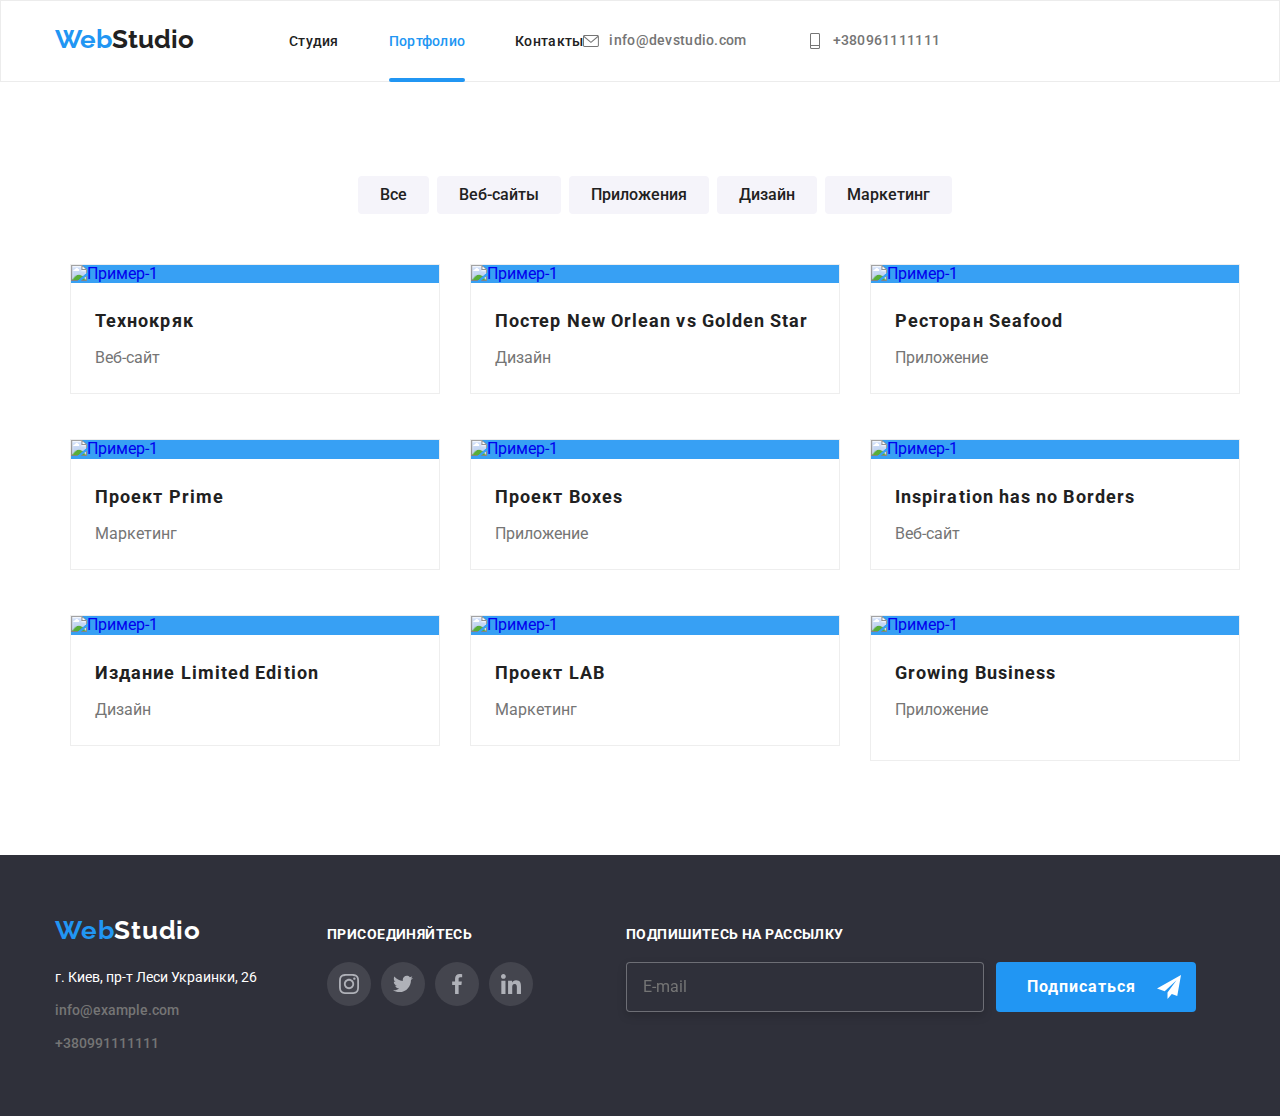
==== portfolio.html @ 34a7c394 "hw8" ====
<!DOCTYPE html>
<html lang="ru">
  <head>
    <meta charset="UTF-8" />
    <meta http-equiv="X-UA-Compatible" content="IE=edge" />
    <meta name="viewport" content="width=device-width, initial-scale=1.0" />
    <title>Портфолио</title>
    <link rel="preconnect" href="https://fonts.googleapis.com" />
    <link rel="preconnect" href="https://fonts.gstatic.com" crossorigin />
    <link
      href="https://fonts.googleapis.com/css2?family=Raleway:wght@700&family=Roboto:wght@400;500;700;900&display=swap"
      rel="stylesheet"
    />
    <link
      rel="stylesheet"
      href="https://cdnjs.cloudflare.com/ajax/libs/modern-normalize/1.1.0/modern-normalize.min.css"
    />
    <link rel="stylesheet" href="./css/main.min.css" />
    <link
      rel="stylesheet"
      href="https://cdnjs.cloudflare.com/ajax/libs/animate.css/4.1.1/animate.min.css"
    />
  </head>
  <body>
    <header class="header">
      <div class="header-container container">
        <a class="logo" href="index.html" lang="en">
          <span class="web">Web</span><span class="studio">Studio</span></a
        >
        <nav class="main-nav">
          <ul class="site-nav">
            <li class="site-nav__item">
              <a href="./index.html" class="site-nav__link">Студия</a>
            </li>
            <li class="site-nav__item">
              <a href="./portfolio.html" class="site-nav__link--current"
                >Портфолио</a
              >
            </li>
            <li class="site-nav__item">
              <a href="#" class="site-nav__link">Контакты</a>
            </li>
          </ul>
        </nav>
        <ul class="contact-nav">
          <li class="contact-nav__item">
            <a href="mailto:info@devstudio.com" class="contact-nav__link">
              <svg class="contact-nav__icon" width="16px" height="16px">
                <use href="./images/icons.svg#icon-mail"></use>
              </svg>
              info@devstudio.com
            </a>
          </li>
          <li class="contact-nav__item">
            <a href="tel:+380961111111" class="contact-nav__link">
              <svg class="contact-nav__icon" width="16px" height="16px">
                <use href="./images/icons.svg#icon-tel"></use>
              </svg>
              +380961111111
            </a>
          </li>
        </ul>
        <button class="burger" data-menu-open type="button">
          <svg class="burger__icon">
            <use href="./images/icons.svg#icon-menu"></use>
          </svg>
        </button>
        <div class="mobile-menu" data-menu>
          <button type="button" class="close" data-menu-close>
            <svg class="close__icon">
              <use href="./images/icons.svg#icon-close_menu"></use>
            </svg>
          </button>
          <div class="mobile-menu__nav">
            <ul class="mobile-nav">
              <li class="mobile-nav__item">
                <a class="mobile-nav__link" href="./index.html">Студия</a>
              </li>
              <li class="mobile-nav__item">
                <a class="mobile-nav__link" href="./portfolio.html"
                  >Портфолио</a
                >
              </li>
              <li class="mobile-nav__item">
                <a class="mobile-nav__link" href="">Контакты</a>
              </li>
            </ul>
          </div>

          <div class="mobile-menu__auth">
            <ul class="mobile-auth">
              <li class="mobile-auth__item">
                <a class="mobile-auth__tel" href="tel:+380961111111"
                  >+38 096 111 11 11</a
                >
              </li>
              <li class="mobile-auth__item">
                <a
                  class="mobile-auth__mail"
                  lang="en"
                  href="mailto:info@example.com"
                  >info@devstudio.com</a
                >
              </li>
            </ul>
            <ul class="mobile-network">
              <li class="mobile-network__item">
                <a class="mobile-network__link" href="">Instagram</a>
              </li>
              <li class="mobile-network__item">
                <a class="mobile-network__link" href="">Twitter</a>
              </li>
              <li class="mobile-network__item">
                <a class="mobile-network__link" href="">Facebook</a>
              </li>
              <li class="mobile-network__item">
                <a class="mobile-network__link" href="">LinkedIn</a>
              </li>
            </ul>
          </div>
        </div>
      </div>
    </header>
    <main>
      <section class="section">
        <div class="container">
          <h1 class="title">Фильтр</h1>
           <div class="container">
                <h1 class="section__title visually-hidden">Примеры работ</h1>
                <ul class="filter">
                    <li class="filter__item"><button class="filter__button" type="button">Все</button></li>
                    <li class="filter__item"><button class="filter__button" type="button">Веб-сайты</button></li>
                    <li class="filter__item"><button class="filter__button" type="button">Приложения</button></li>
                    <li class="filter__item"><button class="filter__button" type="button">Дизайн</button></li>
                    <li class="filter__item"><button class="filter__button" type="button">Маркетинг</button></li>
                </ul>
          <ul class="flex-container">
            <li class="flex-container__item">
              <a href="#" class="flex-container__link">
                <div class="flex-container__box">
                  <picture>
                                    <source
                                    media="(min-width: 1200px)"
                                    srcset="./images/portfolio/project1-1200@x1.webp 1x,
                                    ./images/portfolio/project1-1200@2x.webp 2x"
                                    type="image/webp"
                                    >
                                    <source
                                    media="(min-width: 1200px)"
                                    srcset="./images/portfolio/project1-1200@x1.jpg 1x,
                                    ./images/portfolio/project1-1200@2x.jpg 2x"
                                    >
                                    <source
                                    media="(min-width: 768px)"
                                    srcset="./images/portfolio/project1-768@x1.webp 1x,
                                    ./images/portfolio//project1-768@2x.webp 2x
                                    "
                                    type="image/webp"
                                    >
                                    <source
                                    media="(min-width: 768px)"
                                    srcset="
                                    ./images/portfolio//project1-768@x1.jpg 1x,
                                    ./images/portfolio//project1-768@2x.jpg 2x"
                                    >
                                    <source
                                    media="(max-width: 767px)"
                                    srcset="
                                    ./images/portfolio//project1-480@x1.webp 1x,
                                    ./images/portfolio//project1-480@2x.webp 2x"
                                    type="image/webp"
                                    >
                                    <source
                                    media="(max-width: 767px)"
                                    srcset="
                                    ./images/portfolio/project1-480@.jpg 1x,
                                    ./images/portfolio/project1-480@2x.jpg 2x"
                                    >
                                    <img
                                    src="#"
                                    alt="Пример-1"
                                    />
                                </picture>
                  <p class="flex-container__text">
                    Технокряк это современная площадка распространения
                    коронавируса. Компании используют эту платформу для
                    цифрового шпионажа и атак на защищённые сервера конкурентов.
                  </p>
                </div>
                <div class="flex-container__info">
                  <h2 class="flex-container__title">Технокряк</h2>
                  <p class="flex-container__description">Веб-сайт</p>
                </div>
              </a>
            </li>
            <li class="flex-container__item">
              <a href="#" class="flex-container__link">
                <div class="flex-container__box">
                  <picture>
                                    <source
                                    media="(min-width: 1200px)"
                                    srcset="./images/portfolio/project2-1200@x1.webp 1x,
                                    ./images/portfolio/project2-1200@2x.webp 2x"
                                    type="image/webp"
                                    >
                                    <source
                                    media="(min-width: 1200px)"
                                    srcset="./images/portfolio/project2-1200.jpg 1x,
                                    ./images/portfolio/project2-1200@2x.jpg 2x"
                                    >
                                    <source
                                    media="(min-width: 768px)"
                                    srcset="./images/portfolio/project2-768.webp 1x,
                                    ./images/portfolio/project2-768@2x.webp 2x
                                    "
                                    type="image/webp"
                                    >
                                    <source
                                    media="(min-width: 768px)"
                                    srcset="
                                    ./images/portfolio/project2-768.jpg 1x,
                                    ./images/portfolio/project2-768@2x.jpg 2x"
                                    >
                                    <source
                                    media="(max-width: 767px)"
                                    srcset="
                                    ./images/portfolio/project2-480.webp 1x,
                                    ./images/portfolio/project2-480@2x.webp 2x"
                                    type="image/webp"
                                    >
                                    <source
                                    media="(max-width: 767px)"
                                    srcset="
                                    ./images/portfolio/project2-480.jpg 1x,
                                    ./images/portfolioproject2-480@2x.jpg 2x"
                                    >
                                    <img
                                    src="#"
                                    alt="Пример-1"
                                    />
                                </picture>
                  <p class="flex-container__text">
                    Технокряк это современная площадка распространения
                    коронавируса. Компании используют эту платформу для
                    цифрового шпионажа и атак на защищённые сервера конкурентов.
                  </p>
                </div>
                <div class="flex-container__info">
                  <h2 class="flex-container__title">
                    Постер<span lang="en"> New Orlean vs Golden Star</span>
                  </h2>
                  <p class="flex-container__description">Дизайн</p>
                </div>
              </a>
            </li>
            <li class="flex-container__item">
              <a href="#" class="flex-container__link">
                <div class="flex-container__box">
                  <picture>
                                   <source
                                    media="(min-width: 1200px)"
                                    srcset="./images/portfolio/project3-1200@x1.webp 1x,
                                    ./images/portfolio/project3-1200@2x.webp 2x"
                                    type="image/webp"
                                    >
                                    <source
                                    media="(min-width: 1200px)"
                                    srcset="./images/portfolio/project3-1200.jpg 1x,
                                    ./images/portfolio/project3-1200@2x.jpg 2x"
                                    >
                                    <source
                                    media="(min-width: 768px)"
                                    srcset="./images/portfolio/project3-768.webp 1x,
                                    ./images/portfolio/project3-768@2x.webp 2x
                                    "
                                    type="image/webp"
                                    >
                                    <source
                                    media="(min-width: 768px)"
                                    srcset="
                                    ./images/portfolio/project3-768.jpg 1x,
                                    ./images/portfolio/project3-768@2x.jpg 2x"
                                    >
                                    <source
                                    media="(max-width: 767px)"
                                    srcset="
                                    ./images/portfolio/project3-480.webp 1x,
                                    ./images/portfolio/project3-480@2x.webp 2x"
                                    type="image/webp"
                                    >
                                    <source
                                    media="(max-width: 767px)"
                                    srcset="
                                    ./images/portfolio/project3-480.jpg 1x,
                                    ./images/portfolioproject3-480@2x.jpg 2x"
                                    >
                                    <img
                                    src="#"
                                    alt="Пример-1"
                                    />
                                </picture>
                  <p class="flex-container__text">
                    Технокряк это современная площадка распространения
                    коронавируса. Компании используют эту платформу для
                    цифрового шпионажа и атак на защищённые сервера конкурентов.
                  </p>
                </div>
                <div class="flex-container__info">
                  <h2 class="flex-container__title">
                    Ресторан<span lang="en"> Seafood</span>
                  </h2>
                  <p class="flex-container__description">Приложение</p>
                </div>
              </a>
            </li>
            <li class="flex-container__item">
              <a href="#" class="flex-container__link">
                <div class="flex-container__box">
                 <picture>
                                    <source
                                    media="(min-width: 1200px)"
                                    srcset="./images/portfolio/project4-1200@x1.webp 1x,
                                    ./images/portfolio/project4-1200@2x.webp 2x"
                                    type="image/webp"
                                    >
                                    <source
                                    media="(min-width: 1200px)"
                                    srcset="./images/portfolio/project4-1200.jpg 1x,
                                    ./images/portfolio/project4-1200@2x.jpg 2x"
                                    >
                                    <source
                                    media="(min-width: 768px)"
                                    srcset="./images/portfolio/project4-768.webp 1x,
                                    ./images/portfolio/project4-768@2x.webp 2x
                                    "
                                    type="image/webp"
                                    >
                                    <source
                                    media="(min-width: 768px)"
                                    srcset="
                                    ./images/portfolio/project4-768.jpg 1x,
                                    ./images/portfolio/project4-768@2x.jpg 2x"
                                    >
                                    <source
                                    media="(max-width: 767px)"
                                    srcset="
                                    ./images/portfolio/project4-480.webp 1x,
                                    ./images/portfolio/project4-480@2x.webp 2x"
                                    type="image/webp"
                                    >
                                    <source
                                    media="(max-width: 767px)"
                                    srcset="
                                    ./images/portfolio/project4-480.jpg 1x,
                                    ./images/portfolioproject4-480@2x.jpg 2x"
                                    >
                                    <img
                                    src="#"
                                    alt="Пример-1"
                                    />
                                </picture>
                  <p class="flex-container__text">
                    Технокряк это современная площадка распространения
                    коронавируса. Компании используют эту платформу для
                    цифрового шпионажа и атак на защищённые сервера конкурентов.
                  </p>
                </div>
                <div class="flex-container__info">
                  <h2 class="flex-container__title">
                    Проект<span lang="en"> Prime</span>
                  </h2>
                  <p class="flex-container__description">Маркетинг</p>
                </div>
              </a>
            </li>
            <li class="flex-container__item">
              <a href="#" class="flex-container__link">
                <div class="flex-container__box">
                  <picture>
                                   <source
                                    media="(min-width: 1200px)"
                                    srcset="./images/portfolio/project5-1200@x1.webp 1x,
                                    ./images/portfolio/project5-1200@2x.webp 2x"
                                    type="image/webp"
                                    >
                                    <source
                                    media="(min-width: 1200px)"
                                    srcset="./images/portfolio/project5-1200.jpg 1x,
                                    ./images/portfolio/project5-1200@2x.jpg 2x"
                                    >
                                    <source
                                    media="(min-width: 768px)"
                                    srcset="./images/portfolio/project5-768.webp 1x,
                                    ./images/portfolio/project5-768@2x.webp 2x
                                    "
                                    type="image/webp"
                                    >
                                    <source
                                    media="(min-width: 768px)"
                                    srcset="
                                    ./images/portfolio/project5-768.jpg 1x,
                                    ./images/portfolio/project5-768@2x.jpg 2x"
                                    >
                                    <source
                                    media="(max-width: 767px)"
                                    srcset="
                                    ./images/portfolio/project5-480.webp 1x,
                                    ./images/portfolio/project5-480@2x.webp 2x"
                                    type="image/webp"
                                    >
                                    <source
                                    media="(max-width: 767px)"
                                    srcset="
                                    ./images/portfolio/project5-480.jpg 1x,
                                    ./images/portfolioproject5-480@2x.jpg 2x"
                                    >
                                    <img
                                    src="#"
                                    alt="Пример-1"
                                    />
                                </picture>
                  <p class="flex-container__text">
                    Технокряк это современная площадка распространения
                    коронавируса. Компании используют эту платформу для
                    цифрового шпионажа и атак на защищённые сервера конкурентов.
                  </p>
                </div>
                <div class="flex-container__info">
                  <h2 class="flex-container__title">
                    Проект<span lang="en"> Boxes</span>
                  </h2>
                  <p class="flex-container__description">Приложение</p>
                </div>
              </a>
            </li>
            <li class="flex-container__item">
              <a href="#" class="flex-container__link">
                <div class="flex-container__box">
                  <picture>
                                    <source
                                    media="(min-width: 1200px)"
                                    srcset="./images/portfolio/project6-1200@x1.webp 1x,
                                    ./images/portfolio/project6-1200@2x.webp 2x"
                                    type="image/webp"
                                    >
                                    <source
                                    media="(min-width: 1200px)"
                                    srcset="./images/portfolio/project6-1200.jpg 1x,
                                    ./images/portfolio/project6-1200@2x.jpg 2x"
                                    >
                                    <source
                                    media="(min-width: 768px)"
                                    srcset="./images/portfolio/project6-768.webp 1x,
                                    ./images/portfolio/project6-768@2x.webp 2x
                                    "
                                    type="image/webp"
                                    >
                                    <source
                                    media="(min-width: 768px)"
                                    srcset="
                                    ./images/portfolio/project6-768.jpg 1x,
                                    ./images/portfolio/project6-768@2x.jpg 2x"
                                    >
                                    <source
                                    media="(max-width: 767px)"
                                    srcset="
                                    ./images/portfolio/project6-480.webp 1x,
                                    ./images/portfolio/project6-480@2x.webp 2x"
                                    type="image/webp"
                                    >
                                    <source
                                    media="(max-width: 767px)"
                                    srcset="
                                    ./images/portfolio/project6-480.jpg 1x,
                                    ./images/portfolioproject6-480@2x.jpg 2x"
                                    >
                                    <img
                                    src="#"
                                    alt="Пример-1"
                                    />
                                </picture>
                  <p class="flex-container__text">
                    Технокряк это современная площадка распространения
                    коронавируса. Компании используют эту платформу для
                    цифрового шпионажа и атак на защищённые сервера конкурентов.
                  </p>
                </div>
                <div class="flex-container__info">
                  <h2 lang="en" class="flex-container__title">
                    Inspiration has no Borders
                  </h2>
                  <p class="flex-container__description">Веб-сайт</p>
                </div>
              </a>
            </li>
            <li class="flex-container__item">
              <a href="#" class="flex-container__link">
                <div class="flex-container__box">
                  <picture>
                                    <source
                                    media="(min-width: 1200px)"
                                    srcset="./images/portfolio/project7-1200@x1.webp 1x,
                                    ./images/portfolio/project7-1200@2x.webp 2x"
                                    type="image/webp"
                                    >
                                    <source
                                    media="(min-width: 1200px)"
                                    srcset="./images/portfolio/project7-1200.jpg 1x,
                                    ./images/portfolio/project7-1200@2x.jpg 2x"
                                    >
                                    <source
                                    media="(min-width: 768px)"
                                    srcset="./images/portfolio/project7-768.webp 1x,
                                    ./images/portfolio/project7-768@2x.webp 2x
                                    "
                                    type="image/webp"
                                    >
                                    <source
                                    media="(min-width: 768px)"
                                    srcset="
                                    ./images/portfolio/project7-768.jpg 1x,
                                    ./images/portfolio/project7-768@2x.jpg 2x"
                                    >
                                    <source
                                    media="(max-width: 767px)"
                                    srcset="
                                    ./images/portfolio/project7-480.webp 1x,
                                    ./images/portfolio/project7-480@2x.webp 2x"
                                    type="image/webp"
                                    >
                                    <source
                                    media="(max-width: 767px)"
                                    srcset="
                                    ./images/portfolio/project7-480.jpg 1x,
                                    ./images/portfolioproject7-480@2x.jpg 2x"
                                    >
                                    <img
                                    src="#"
                                    alt="Пример-1"
                                    />
                                </picture>
                  <p class="flex-container__text">
                    Технокряк это современная площадка распространения
                    коронавируса. Компании используют эту платформу для
                    цифрового шпионажа и атак на защищённые сервера конкурентов.
                  </p>
                </div>
                <div class="flex-container__info">
                  <h2 class="flex-container__title">
                    Издание<span lang="en"> Limited Edition</span>
                  </h2>
                  <p class="flex-container__description">Дизайн</p>
                </div>
              </a>
            </li>
            <li class="flex-container__item">
              <a href="#" class="flex-container__link">
                <div class="flex-container__box">
                  <picture>
                                    <source
                                    media="(min-width: 1200px)"
                                    srcset="./images/portfolio/project8-1200@x1.webp 1x,
                                    ./images/portfolio/project8-1200@2x.webp 2x"
                                    type="image/webp"
                                    >
                                    <source
                                    media="(min-width: 1200px)"
                                    srcset="./images/portfolio/project8-1200.jpg 1x,
                                    ./images/portfolio/project8-1200@2x.jpg 2x"
                                    >
                                    <source
                                    media="(min-width: 768px)"
                                    srcset="./images/portfolio/project8-768.webp 1x,
                                    ./images/portfolio/project8-768@2x.webp 2x
                                    "
                                    type="image/webp"
                                    >
                                    <source
                                    media="(min-width: 768px)"
                                    srcset="
                                    ./images/portfolio/project8-768.jpg 1x,
                                    ./images/portfolio/project8-768@2x.jpg 2x"
                                    >
                                    <source
                                    media="(max-width: 767px)"
                                    srcset="
                                    ./images/portfolio/project8-480.webp 1x,
                                    ./images/portfolio/project8-480@2x.webp 2x"
                                    type="image/webp"
                                    >
                                    <source
                                    media="(max-width: 767px)"
                                    srcset="
                                    ./images/portfolio/project8-480.jpg 1x,
                                    ./images/portfolioproject8-480@2x.jpg 2x"
                                    >
                                    <img
                                    src="#"
                                    alt="Пример-1"
                                    />
                                </picture>
                  <p class="flex-container__text">
                    Технокряк это современная площадка распространения
                    коронавируса. Компании используют эту платформу для
                    цифрового шпионажа и атак на защищённые сервера конкурентов.
                  </p>
                </div>
                <div class="flex-container__info">
                  <h2 class="flex-container__title">
                    Проект<span lang="en"> LAB</span>
                  </h2>
                  <p class="flex-container__description">Маркетинг</p>
                </div>
              </a>
            </li>
            <li class="flex-container__item">
              <a href="#" class="flex-container__link">
                <div class="flex-container__box">
                  <picture>
                                   <source
                                    media="(min-width: 1200px)"
                                    srcset="./images/portfolio/project9-1200@x1.webp 1x,
                                    ./images/portfolio/project9-1200@2x.webp 2x"
                                    type="image/webp"
                                    >
                                    <source
                                    media="(min-width: 1200px)"
                                    srcset="./images/portfolio/project9-1200.jpg 1x,
                                    ./images/portfolio/project9-1200@2x.jpg 2x"
                                    >
                                    <source
                                    media="(min-width: 768px)"
                                    srcset="./images/portfolio/project9-768.webp 1x,
                                    ./images/portfolio/project9-768@2x.webp 2x
                                    "
                                    type="image/webp"
                                    >
                                    <source
                                    media="(min-width: 768px)"
                                    srcset="
                                    ./images/portfolio/project9-768.jpg 1x,
                                    ./images/portfolio/project9-768@2x.jpg 2x"
                                    >
                                    <source
                                    media="(max-width: 767px)"
                                    srcset="
                                    ./images/portfolio/project9-480.webp 1x,
                                    ./images/portfolio/project9-480@2x.webp 2x"
                                    type="image/webp"
                                    >
                                    <source
                                    media="(max-width: 767px)"
                                    srcset="
                                    ./images/portfolio/project9-480.jpg 1x,
                                    ./images/portfolio/project9-480@2x.jpg 2x"
                                    >
                                    <img
                                    src="#"
                                    alt="Пример-1"
                                    />
                                </picture>
                  <p class="flex-container__text">
                    Технокряк это современная площадка распространения
                    коронавируса. Компании используют эту платформу для
                    цифрового шпионажа и атак на защищённые сервера конкурентов.
                  </p>
                </div>
                <div class="flex-container__info">
                  <h2 lang="en" class="flex-container__title">Growing Business</h2>
                  <p class="flex-container__description">Приложение</p>
                </div>
              </a>
            </li>
          </ul>
        </div>
      </section>
    </main>
     <footer class="footer">
      <div class="footer__container container">
        <div class="footer-left">
        <a class="logo--footer" href="index.html" lang="en"
          ><span class="web">Web</span>Studio</a>
        <address>
          <ul class="contacts">
            <li class="contacts__item">
              <a href="#" class="contacts__address">г. Киев, пр-т Леси Украинки, 26</a>
            </li>
            <li class="contacts__item">
              <a href="#" class="contacts__mail">info@example.com</a></li>
            <li class="contacts__item">
              <a href="#" class="contacts__tel">+380991111111</a></li>
            </ul>
          </address>
          </div>
          <div class="footer-right">
            <p class="footer-right__title">ПРИСОЕДИНЯЙТЕСЬ</p>
          <ul class="footer-social">
            <li class="footer-social__list">
              <a href="#" class="footer-social__link">
                <svg class="footer-social__icon"  width="20" height="20">
                  <use href="./images/icons.svg#icon-instagram"></use>
                </svg>
              </a>
            </li>
            <li class="footer-social__list">
              <a href="#" class="footer-social__link">
                <svg class="footer-social__icon"  width="20" height="20">
                  <use href="./images/icons.svg#icon-twitter"></use>
                </svg>
              </a>
            </li>
            <li class="footer-social__list">
              <a href="#" class="footer-social__link">
                <svg class="footer-social__icon"  width="20" height="20">
                  <use href="./images/icons.svg#icon-facebook"></use>
                </svg>
              </a>
            </li>
            <li class="footer-social__list">
              <a href="#" class="footer-social__link">
                <svg class="footer-social__icon"  width="20" height="20">
                  <use href="./images/icons.svg#icon-linkedin"></use>
                </svg>
              </a>
            </li>
          </ul>
          </div>
          <div class="footer-subscribe">
            <p class="footer-subscribe__title">ПОДПИШИТЕСЬ НА РАССЫЛКУ</p>
              <form class="footer-form" name="email">
                <label for="email" class="footer-form__label"></label>
                  <input class="footer-form__input" type="email"  name="email" id="email"  placeholder="E-mail"/>
              <button type="button" class="footer-form__button">Подписаться 
                <svg class="footer-form__icon"  width="24" height="24">
                  <use href="./images/icons.svg#icon-icon-send"></use>
                </svg>
              </button>
            </form>
              </div>
      </div>
    </footer>
    <script src="./js/mobile-menu.js"></script>
  </body>
</html>
---- css/main.min.css ----
.visually-hidden{position:absolute;clip:rect(1px 1px 1px 1px);clip:rect(1px, 1px, 1px, 1px);padding:0;border:0;height:1px;width:1px;overflow:hidden}body{text-decoration:none;background-color:#fff;color:#212121;font-family:Roboto, Raleway, sans-serif}p,h1,h2,h3,h4,h5,h6{margin:0}ul{list-style:none;margin:0;padding:0}*::before,*::after{box-sizing:border-box}.checbox{-webkit-appearance:none;-moz-appearance:none;appearance:none}.list{list-style:none}a{text-decoration:none;list-style:none}img{display:block}.title{display:none}.container{margin-left:auto;margin-right:auto;padding-left:15px;padding-right:15px}@media screen and (min-width: 480px){.container{width:480px}}@media screen and (min-width: 768px){.container{width:768px}}@media screen and (min-width: 1200px){.container{width:1200px}}.section{padding-top:60px;padding-bottom:60px}@media screen and (min-width: 1200px){.section{padding-top:94px;padding-bottom:94px}}.logo{color:#212121;font-family:Raleway, sans-serif;font-style:normal;font-weight:700;font-size:26px;text-decoration:none;margin-right:95px}.web{color:#2196f3;font-family:Raleway, sans-serif;font-style:normal;font-weight:700;font-size:26px}.studio{color:#212121;font-family:Raleway, sans-serif;font-style:normal;font-weight:700;font-size:26px;text-decoration:none}.logo{display:flex;padding-top:24px;padding-bottom:25px}.modal{position:absolute;padding:40px;background:var(--primary-title-color);box-shadow:0px 1px 3px rgba(0,0,0,0.12),0px 1px 1px rgba(0,0,0,0.14),0px 2px 1px rgba(0,0,0,0.2);border-radius:4px;top:50%;left:50%;transform:translate(-50%, -50%)}.modal-btn{background:#ffffff;border:1px solid rgba(0,0,0,0.1);width:30px;height:30px;border-radius:50%;position:absolute;cursor:pointer;top:8px;right:8px;display:flex;align-items:center;justify-content:center;transition:fill 250ms linear , border-color 250ms linear}.modal-btn:hover,.modal-btn:focus{fill:var(--accent-color);border-color:var(--accent-color)}.modal-form{width:448px}.modal-title{display:inline-block;font-family:Roboto;font-weight:700;font-size:20px;line-height:23px;text-align:center;letter-spacing:0.03em;margin-bottom:12px}.backdrop{width:100vw;height:100vh;background:rgba(0,0,0,0.2);position:fixed;top:0;transition:opacity 250ms linear, visibility 250ms linear}.backdrop.is-hidden{visibility:hidden;opacity:0;pointer-events:none}.form-label{display:flex;cursor:pointer;flex-direction:column;transition:border-color 250ms linear;margin-bottom:10px}.form-comment{margin-bottom:20px}.form-label input:focus,.input-comment:focus{border-color:var(--accent-color);outline:none}.input-image{position:relative;display:block}.madal-checkbox-label{display:flex;font-style:normal;font-weight:400;font-size:14px;line-height:24px;letter-spacing:0.03em;color:var(--secondary-text-color);align-items:center;justify-content:center;margin-bottom:30px}.madal-checkbox-label::before{content:"";display:block;width:16px;height:15px;border:2px solid #303030;cursor:pointer;border-radius:2px;margin-right:7px;transition:border-color 250ms linear, background-image 250ms linear, background-color 250ms linear}.madal-checkbox:checked+.madal-checkbox-label::before{background-image:url(../images/iconcheck.svg);background-color:var(--accent-color);border-color:var(--accent-color);background-repeat:no-repeat;background-position:50%}.madal-checkbox:focus+.madal-checkbox-label::before{border-color:var(--accent-color)}.form-label label{font-size:12px;line-height:1.17;font-weight:400;letter-spacing:0.01em;color:var(--secondary-text-colr)}.form-label input{width:100%;padding:12px;padding-left:42px;margin-top:4px;border-radius:4px;border:1px solid rgba(33,33,33,0.2);transition:border-color 250ms linear}.form-input:focus+.input-icon{fill:var(--accent-color)}.input-icon{position:absolute;align-items:center;justify-content:center;left:12px;top:50%;transform:translateY(-50%);color:currentColor;transition:fill 250ms linear}.input-comment{padding:12px 16px;margin-top:4px;border-width:1px;border-color:rgba(33,33,33,0.2);border-radius:4px;resize:none;height:120px;transition:border-color 250ms linear}.input-comment::placeholder{color:var(--secondary-text-color)}.comment{font-weight:400;font-size:12px;line-height:1.17;letter-spacing:0.01em;color:rgba(117,117,117,0.5);transition:border-color 250ms linear}.form-policy{display:flex;justify-content:center;transition:border-color 250ms linear}.form-policy:hover .madal-checkbox-label::before,.form-policy:focus .madal-checkbox-label::before{border-color:var(--accent-color)}.agreement{color:var(--accent-color)}.contact-form-btn{color:var(--primary-title-color);background-color:var(--accent-color);font-weight:700;font-family:Roboto;font-size:16px;line-height:1.87;border-radius:4px;width:200px;height:50px;cursor:pointer;display:block;margin:0 auto;box-shadow:0px 4px 4px rgba(0,0,0,0.15);border:none;transition:background-color 250ms linear, box-shadow 250ms linear}.contact-form-btn:hover,.contact-form-btn:focus{background-color:#188ce8;box-shadow:0px 4px 4px rgba(0,0,0,0.15)}.burger{background-color:#fff;border:none;cursor:pointer;padding:0;line-height:0}.burger:hover,.burger:focus{fill:#2196f3}@media screen and (min-width: 768px){.burger{display:none}}.mobile-menu{display:flex;flex-direction:column;justify-content:space-between;position:fixed;z-index:100;top:0;left:0;width:100vw;height:100vh;padding:48px 40px;opacity:0;visibility:hidden;pointer-events:none;background-color:#fff;transition:opasity 250ms linear, visibility 250ms linear}.mobile-menu.is-open{opacity:1;visibility:visible;pointer-events:all}.close{position:absolute;top:10px;right:15px;background-color:#212121;border:none;cursor:pointer;padding:0;line-height:0}.close:hover,.close:focus{fill:#2196f3}.burger__icon,.close__icon{width:40px;height:40px}.mobile-nav__item:not(:last-child){margin-bottom:32px}.mobile-nav__link{font-weight:500;font-size:40px;line-height:1.17;text-align:center;letter-spacing:0.02em;color:#212121}.mobile-nav__link:hover,.mobile-nav__link:focus{color:#2196f3}.mobile-menu__auth{display:block}.mobile-auth{margin-bottom:64px}.mobile-auth__item:not(:last-child){margin-bottom:32px}.mobile-auth__tel{font-weight:500;font-size:34px;line-height:1.17;letter-spacing:0.02em;color:#2196f3}.mobile-auth__mail{font-weight:500;font-size:24px;line-height:1.16;letter-spacing:0.02em;color:#212121}.mobile-auth__mail:hover,.mobile-auth__mail:focus{color:#2196f3}.mobile-network{display:flex}.mobile-network__link{padding:10px;font-weight:500;font-size:18px;line-height:1.22;letter-spacing:0.02em;color:#2196f3}@media screen and (max-width: 479px){.mobile-network__link{font-size:4vw}}.mobile-network__item:not(:last-child){border-right:1px solid rgba(33,33,33,0.2)}.header{background-color:#fff;border:1px solid #ececec;margin:0 auto}.header-container{display:flex}.site-nav{display:flex}@media screen and (max-width: 767px){.site-nav{display:none}}@media (min-width: 768px) and (max-width: 1199px){.site-nav{margin-left:88px}}.site-nav__item{display:inline-flex;margin-right:50px;vertical-align:middle;position:relative}.site-nav__item:last-child{margin-right:0}.site-nav__link--current{font-family:Roboto;font-weight:500;line-height:16px;font-size:14px;letter-spacing:0.02em;color:#2196f3;padding-bottom:32px;padding-top:32px;text-decoration:none}.site-nav__link--current::after{content:"";width:100%;height:4px;position:absolute;background:#2196f3;border-radius:2px;display:block;bottom:-1px}.site-nav__link{font-family:Roboto;font-weight:500;font-size:14px;line-height:16px;letter-spacing:0.02em;color:#212121}.site-nav__link{padding-bottom:32px;padding-top:32px;transition:color 250ms linear}.site-nav__link:hover,.site-nav__link:focus{color:#2196f3}@media screen and (max-width: 767px){.contact-nav{display:none}}@media screen and (min-width: 1200px){.contact-nav{display:flex;justify-content:center;align-items:center}}@media (min-width: 768px) and (max-width: 1199px){.contact-nav__item:not(:last-child){margin-bottom:10px}}@media (min-width: 1200px){.contact-nav .contact-nav__item+.contact-nav__item{margin-left:30px}}.contact-nav__item{margin-right:30px}.contact-nav__item{align-items:center;color:#757575}.contact-nav__link{padding-top:32px;padding-bottom:32px;color:#757575;font-family:Roboto, sans-serif;font-weight:500;font-size:14px;line-height:1.14;letter-spacing:0.02em;text-decoration:none}@media screen and (min-width: 1200px){.contact-nav__link{padding-top:32px;padding-bottom:32px}}.contact-nav__link:hover,.contact-nav__link:focus{color:#2196f3;fill:#2196f3}.contact-nav__link{display:flex;justify-content:center;transition:color 250ms linear}.contact-nav__item:last-child{margin-right:0}.contact-nav__icon{margin-right:10px;fill:currentColor;justify-content:center;transition:fill 250ms linear}@media (min-width: 768px) and (max-width: 1199px){.contact-nav__icon{width:14px;height:10px}}.contact-nav__icon:hover,.contact-nav__icon:focus{fill:#2196f3}.hero-section{max-width:1600px;height:400px;padding-top:118px;padding-bottom:118px;margin-left:auto;margin-right:auto;background-color:#c4c4c4;text-align:center;background-image:linear-gradient(rgba(47,48,58,0.4), rgba(47,48,58,0.4)),url("/images/hero/hero480@1x.jpg");background-repeat:no-repeat;background-position:center;background-size:cover}@media screen and (min-device-pixel-ratio: 2), (min-resolution: 192dpi), (min-resolution: 2dppx){.hero-section{background-image:url("/images/hero/hero480@2x.jpg")}}@media screen and (min-width: 768px){.hero-section{background-image:linear-gradient(rgba(47,48,58,0.4), rgba(47,48,58,0.4)),url("/images/hero/hero768@1x.jpg")}}@media screen and (min-width: 768px) and (min-device-pixel-ratio: 2), screen and (min-width: 768px) and (min-resolution: 192dpi), screen and (min-width: 768px) and (min-resolution: 2dppx){.hero-section{background-image:url("/images/hero/hero768@2x.jpg")}}@media screen and (min-width: 1200px){.hero-section{max-width:1600px;height:600px;padding-top:200px;padding-bottom:200px;background-image:linear-gradient(rgba(47,48,58,0.4), rgba(47,48,58,0.4)),url("/images/hero/hero1200@1x.jpg")}}@media screen and (min-width: 1200px) and (min-device-pixel-ratio: 2), screen and (min-width: 1200px) and (min-resolution: 192dpi), screen and (min-width: 1200px) and (min-resolution: 2dppx){.hero-section{background-image:url("/images/hero/hero1200@2x.jpg")}}.hero-section .hero-title{color:#fff;margin:0 auto;margin-bottom:30px;width:360px;font-weight:900;font-size:26px;line-height:1.6;letter-spacing:0.06em;text-transform:uppercase}.header-btn{padding:10px 32px;font-weight:700;font-size:16px;line-height:1.87;letter-spacing:0.06em;color:#fff;box-shadow:0px 4px 4px rgba(0,0,0,0.15);border-radius:4px;border:none;background-color:#2196f3;transition:background-color 250ms linear}.header-btn:hover,.header-btn:focus{background-color:#118ce8}@media screen and (max-width: 767px){.feature-list{display:block;margin-bottom:60px}}@media screen and (min-width: 768px){.feature-list{display:flex;flex-wrap:wrap;margin:-15px}}@media screen and (max-width: 767px){.feature-item:not(:last-child){margin-bottom:30px}}@media screen and (min-width: 768px){.feature-item{margin:15px;flex-basis:calc((100% - 60px) / 2)}}@media screen and (min-width: 1200px){.feature-item{flex-basis:calc((100% - 120px) / 4)}}.title-feature{list-style:none;text-align:center;color:#212121;font-weight:700;line-height:1.1;margin-bottom:10px;text-transform:uppercase}@media screen and (min-width: 768px){.title-feature{text-align:left}}.feature-icon-bg{display:flex;align-items:center;justify-content:center;height:120px;margin-bottom:30px;padding:25px 0;border-radius:4px;background-color:#f5f4fa}.feature__icon{width:70px;height:70px}@media screen and (max-width: 1199px){.business{display:none}}.section--other-padding{padding-top:0px}.business-list{display:flex;justify-content:space-between}.business-list__text{position:absolute;bottom:27px;left:83px;font-weight:700;font-size:14px;line-height:1.14;letter-spacing:0.03em;text-transform:uppercase;color:#fff}.business-list__work{position:relative}.business-list__work::before{display:block;position:absolute;content:"";width:100%;bottom:0;left:0;height:70px;background:rgba(47,48,58,0.8)}.section-title{text-align:center;margin-bottom:50px}.box-list{list-style:none}.box-item{margin-right:30px;position:relative}.box-item:last-child{margin-right:0}.box-text{font-family:Roboto;font-weight:700;font-size:14px;line-height:16px;letter-spacing:0.03em;color:#fff;background:rgba(47,48,58,0.8)}.box-text{display:flex;align-items:center;justify-content:center;position:absolute;bottom:0;left:0;width:370px;height:70px}.section-bg{background-color:#f5f4fa;padding-bottom:94px;padding-top:94px}.team-list{display:flex;list-style:none}.team-item{margin-right:30px;display:block;box-shadow:0px 1px 3px rgba(0,0,0,0.12),0px 1px 1px rgba(0,0,0,0.14),0px 2px 1px rgba(0,0,0,0.2);border-radius:0px 0px 4px 4px}.team-item:last-child{margin-right:0}.team-card{background-color:#ffffff;text-align:center;letter-spacing:0.03em;padding-top:30px;padding-bottom:30px;padding-right:auto}.team-name{font-family:Roboto, sans-serif;font-weight:500;font-size:16px;color:#212121}.team-card-text{font-family:Roboto, sans-serif;color:#757575;text-align:center;letter-spacing:0.03em;margin-top:10px}.social-list{display:flex;justify-content:center;list-style:none}.team-social{display:flex;margin-top:16px;align-items:center;margin-left:auto;margin-right:auto}.social-item{width:44px;height:44px;margin-right:10px}.social-item:last-child{margin-right:0}.social-link{display:flex;width:100%;height:100%;border-radius:50%;align-items:center;justify-content:center;fill:#afb1b8;transition:background-color 250ms linear}.social-link:hover,.social-link:focus{fill:var(--primary-title-color);background-color:#2196f3}.team-icon{transition:fill 250ms linear}.team-icon:hover,.team-icon:focus{background-color:#2196f3}.clients-list{display:flex}@media screen and (max-width: 767px){.clients-list{flex-wrap:wrap;margin:-15px}}@media (min-width: 768px) and (max-width: 1199px){.clients-list{flex-wrap:wrap;margin:-15px}}@media screen and (min-width: 1200px){.clients-list{margin:-15px}}@media screen and (max-width: 767px){.clients-list__item{margin:15px;flex-basis:calc((100% - 60px) / 2)}}@media (min-width: 768px) and (max-width: 1199px){.clients-list__item{margin:15px;flex-basis:calc((100% - 90px) / 3)}}@media screen and (min-width: 1200px){.clients-list__item{margin:15px;flex-basis:calc((100% - 150px) / 6)}}.clients-list__link{display:flex;align-items:center;justify-content:center;height:92px;border:1px solid #afb1b8;border-radius:4px;color:#afb1b8;transition:color 250ms linear, border 250ms linear}.clients-list__link:hover,.clients-list__link:focus{color:#2196f3;border:1px solid #2196f3}.clients-list__icon{width:106px;fill:currentColor}.footer{padding-top:60px;padding-bottom:60px;background-color:#2f303a}@media screen and (max-width: 767px){.footer__container{display:block;text-align:center}}@media (min-width: 768px) and (max-width: 1199px){.footer__container{display:flex;flex-wrap:wrap;justify-content:space-around;align-items:baseline}}@media screen and (min-width: 1200px){.footer__container{display:flex;align-items:baseline}}.logo--footer{display:block;margin-bottom:20px;font-family:Raleway;font-weight:bold;font-size:26px;line-height:1.2;letter-spacing:0.03em;color:#fff}.contacts{font-family:Roboto, sans-serif;font-style:normal;font-size:14px;color:#fff;text-decoration:none;list-style:none;display:block}.contacts__item{margin-bottom:9px}.contacts__item:last-child{margin-bottom:0px}.contacts__address{font-family:Roboto, sans-serif;font-style:normal;font-weight:normal;font-size:14px;line-height:1.71;color:#fff;text-decoration:none}.contacts__mail{color:#757575;font-family:Roboto, sans-serif;font-style:normal;font-weight:500;font-size:14px;text-decoration:none;line-height:1.71;transition:color 250ms linear}.contacts__mail:hover,.contacts__mail:focus{color:#2196f3}.contacts__tel{color:#757575;font-family:Roboto, sans-serif;font-style:normal;font-weight:500;font-size:14px;text-decoration:none;line-height:1.71;transition:color 250ms linear}.contacts__tel:hover,.contacts__tel:focus{color:#2196f3}@media (min-width: 768px) and (max-width: 1199px){.footer.left{display:flex;flex-direction:column;align-items:center;justify-content:center}}@media screen and (min-width: 1200px){.footer.left{width:231px}}.social-footer-list{display:flex;margin-top:0;margin-bottom:0;align-items:center;justify-content:center;margin-left:auto;margin-right:auto;padding-left:0}@media (min-width: 768px) and (max-width: 1199px){.footer-right{display:flex;flex-direction:column;align-items:center;justify-content:center}}@media screen and (min-width: 1200px){.footer-right{margin-left:70px}}@media screen and (max-width: 767px){.right{margin-bottom:60px}}@media screen and (min-width: 1200px){.right{width:206px}}.footer-right__title{font-family:Roboto;font-style:normal;font-weight:700;font-size:14px;line-height:16px;letter-spacing:0.03em;margin-bottom:20px;justify-content:center;color:#fff}.footer-social{display:flex;justify-content:center}.footer-social__list{width:44px;height:44px;margin-right:10px;list-style:none}.footer-social__link{display:flex;padding:0;width:44px;height:44px;background-color:rgba(255,255,255,0.1);border-radius:50%;justify-content:center;align-items:center;transition:background-color 250ms linear}.footer-social__link:hover,.footer-social__link:focus{fill:#fff;background-color:#2196f3}.footer-social__list:last-child{margin-right:0}.footer-social__icon{fill:#fff;transition:fill 250ms linear}.footer-social__icon:hover,.footer-social__icon:focus{fill:#fff}@media (min-width: 768px) and (max-width: 1199px){.footer-subscribe{text-align:center;margin-top:60px}}@media screen and (min-width: 1200px){.footer-subscribe{display:flex;flex-direction:column;margin-left:93px}}@media (min-width: 768px) and (max-width: 1199px){.footer-form{display:flex;flex-direction:column;width:450px;align-items:center;justify-content:center}}@media screen and (min-width: 1200px){.footer-form{display:flex}}.footer-subscribe__title{font-family:Roboto;font-style:normal;font-weight:700;font-size:14px;line-height:16px;letter-spacing:0.03em;margin-bottom:20px;justify-content:flex-end;color:#fff}.footer-form__input{width:358px;height:50px;border:1px solid rgba(255,255,255,0.3);filter:drop-shadow(0px 4px 4px rgba(0,0,0,0.15));border-radius:4px;background:#2f303a;margin-right:12px;padding-left:16px;color:#fff}.footer-form__input:hover,.footer-form__input:focus{background:#2f303a}.footer-form__button{font-weight:700;font-size:16px;line-height:1.87;position:relative;display:flex;align-items:center;cursor:pointer;padding:10px 29px;letter-spacing:0.06em;min-width:200px;height:50px;background:#2196f3;border-radius:4px;border-color:transparent;color:#fff;transition:box-shadow 250ms linear, background-color 250ms linear}.footer-form__button:focus,.footer-form__button:hover{box-shadow:0px 4px 4px rgba(0,0,0,0.15);background-color:#188ce8}.footer-form__icon{position:absolute;margin-left:10px;top:50%;transform:translateY(-50%);right:13px}.filter{display:flex;flex-wrap:wrap;margin-bottom:40px}@media screen and (max-width: 767px){.filter{display:flex;flex-wrap:wrap}}@media screen and (min-width: 768px){.filter{display:flex;justify-content:center;margin-bottom:30px}}@media screen and (min-width: 1200px){.filter{margin-bottom:50px}}.filter__button{font-weight:500;font-size:16px;padding:6px 22px;min-width:auto;line-height:1.6;text-align:center;background-color:#f5f4fa;color:#212121;border-radius:4px;border:none;transition:background-color 250ms linear, color 250ms linear, box-shadow 250ms linear}.filter__button:hover,.filter__button:focus{color:#fff;background-color:#2196f3;box-shadow:0px 3px 1px rgba(0,0,0,0.1),0px 1px 2px rgba(0,0,0,0.08),0px 2px 2px rgba(0,0,0,0.12)}.filter__item:not(:last-child){margin-right:8px}@media screen and (max-width: 767px){.filter__item:nth-child(-n+3){margin-bottom:8px}}@media screen and (min-width: 768px){.filter__item{margin-bottom:0}}@media screen and (min-width: 768px){.flex-container{display:flex;flex-wrap:wrap;margin:-15px}}.flex-container__item{border:1px solid #eeeeee}@media screen and (min-width: 768px){.flex-container__item{width:354px;margin:15px;flex-basis:calc((100% - 60px) / 2)}}@media screen and (min-width: 1200px){.flex-container__item{width:370px;flex-basis:calc((100% - 90px) / 3)}}.flex-container__item:not(:last-child){margin-bottom:30px}.flex-container__info{padding:20px 24px}.flex-container__title{color:#212121;font-weight:700;font-size:18px;line-height:2;letter-spacing:0.06em;margin-bottom:4px}.flex-container__description{font-size:16px;line-height:1.9;color:#757575}.flex-container__link{display:block}.flex-container__item:hover,.flex-container__item:focus{box-shadow:0px 1px 1px rgba(0,0,0,0.12),0px 4px 4px rgba(0,0,0,0.06),1px 4px 6px rgba(0,0,0,0.16);transition:box-shadow 250ms linear}.flex-container__box{position:relative;width:100%;height:100%;background-color:rgba(33,150,243,0.9);overflow:hidden}.flex-container__text{position:absolute;top:0;left:0;height:100%;padding:63px 24px;font-size:18px;line-height:1.56;letter-spacing:0.03em;color:#fff;background-color:rgba(33,150,243,0.9);transform:translateY(100%);transition:transform 250ms linear}.portfolio__link:hover .portfolio__text,.portfolio__link:focus .portfolio__text{transform:translateY(0)}
/*# sourceMappingURL=main.min.css.map */
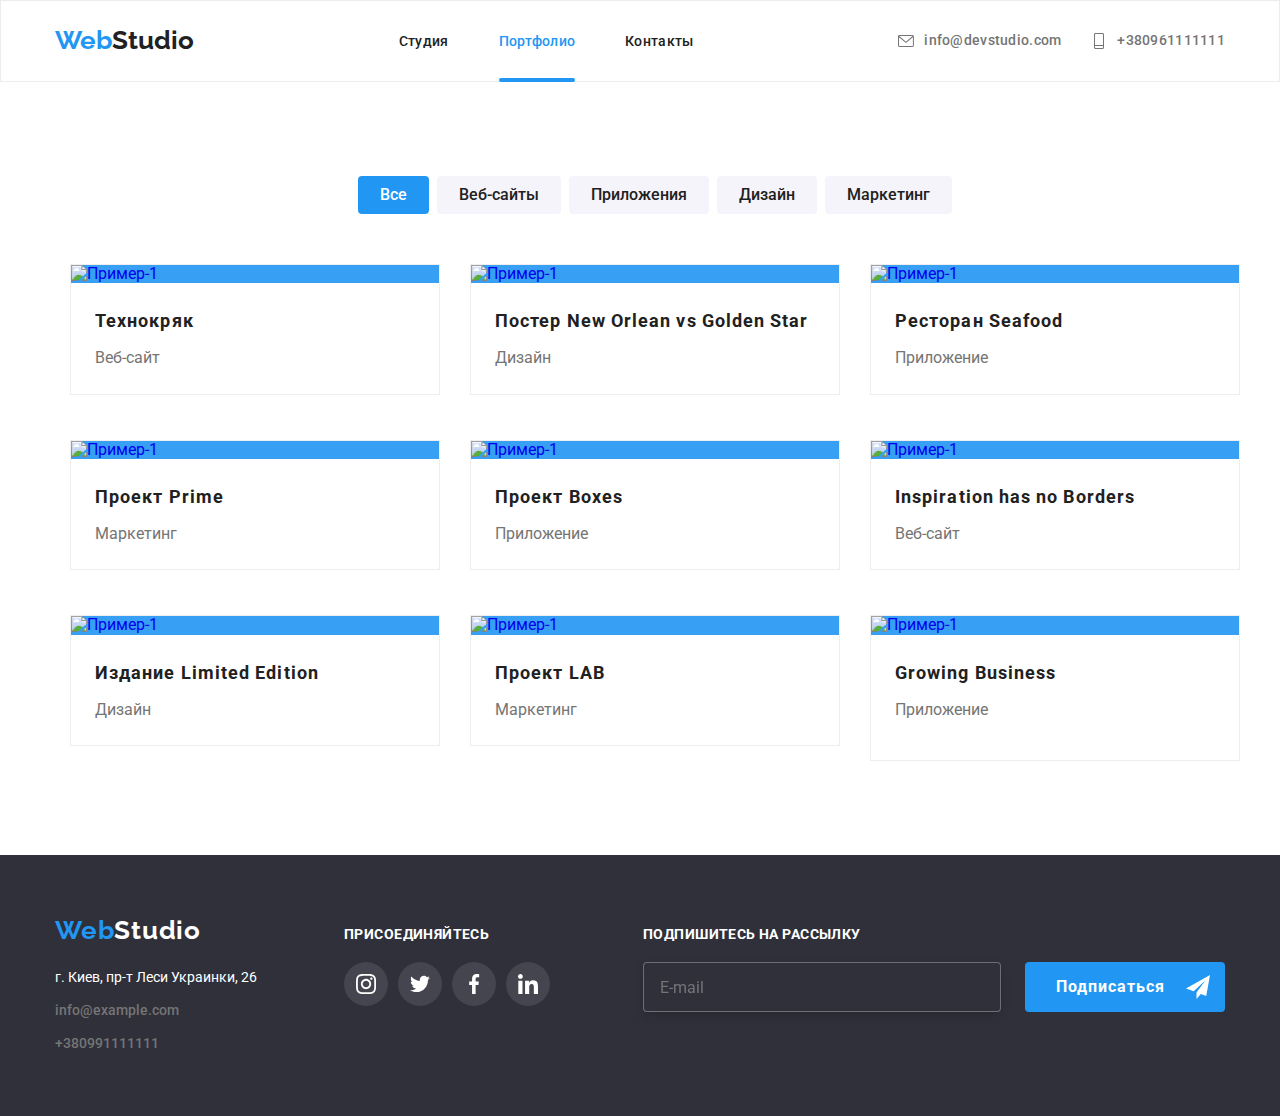
==== commit 9b9b35bd: "hw8" ====
--- a/portfolio.html
+++ b/portfolio.html
@@ -128,7 +128,7 @@
            <div class="container">
                 <h1 class="section__title visually-hidden">Примеры работ</h1>
                 <ul class="filter">
-                    <li class="filter__item"><button class="filter__button" type="button">Все</button></li>
+                    <li class="filter__item"><button class="filter__button btn-active" type="button">Все</button></li>
                     <li class="filter__item"><button class="filter__button" type="button">Веб-сайты</button></li>
                     <li class="filter__item"><button class="filter__button" type="button">Приложения</button></li>
                     <li class="filter__item"><button class="filter__button" type="button">Дизайн</button></li>
@@ -692,7 +692,7 @@
             </ul>
           </address>
           </div>
-          <div class="footer-right">
+          <div class="right footer-right">
             <p class="footer-right__title">ПРИСОЕДИНЯЙТЕСЬ</p>
           <ul class="footer-social">
             <li class="footer-social__list">
--- a/css/main.min.css
+++ b/css/main.min.css
@@ -1,4 +1,3 @@
-.visually-hidden{position:absolute;clip:rect(1px 1px 1px 1px);clip:rect(1px, 1px, 1px, 1px);padding:0;border:0;height:1px;width:1px;overflow:hidden}body{text-decoration:none;background-color:#fff;color:#212121;font-family:Roboto, Raleway, sans-serif}p,h1,h2,h3,h4,h5,h6{margin:0}ul{list-style:none;margin:0;padding:0}*::before,*::after{box-sizing:border-box}.checbox{-webkit-appearance:none;-moz-appearance:none;appearance:none}.list{list-style:none}a{text-decoration:none;list-style:none}img{display:block}.title{display:none}.container{margin-left:auto;margin-right:auto;padding-left:15px;padding-right:15px}@media screen and (min-width: 480px){.container{width:480px}}@media screen and (min-width: 768px){.container{width:768px}}@media screen and (min-width: 1200px){.container{width:1200px}}.section{padding-top:60px;padding-bottom:60px}@media screen and (min-width: 1200px){.section{padding-top:94px;padding-bottom:94px}}.logo{color:#212121;font-family:Raleway, sans-serif;font-style:normal;font-weight:700;font-size:26px;text-decoration:none;margin-right:95px}.web{color:#2196f3;font-family:Raleway, sans-serif;font-style:normal;font-weight:700;font-size:26px}.studio{color:#212121;font-family:Raleway, sans-serif;font-style:normal;font-weight:700;font-size:26px;text-decoration:none}.logo{display:flex;padding-top:24px;padding-bottom:25px}.modal{position:absolute;padding:40px;background:var(--primary-title-color);box-shadow:0px 1px 3px rgba(0,0,0,0.12),0px 1px 1px rgba(0,0,0,0.14),0px 2px 1px rgba(0,0,0,0.2);border-radius:4px;top:50%;left:50%;transform:translate(-50%, -50%)}.modal-btn{background:#ffffff;border:1px solid rgba(0,0,0,0.1);width:30px;height:30px;border-radius:50%;position:absolute;cursor:pointer;top:8px;right:8px;display:flex;align-items:center;justify-content:center;transition:fill 250ms linear , border-color 250ms linear}.modal-btn:hover,.modal-btn:focus{fill:var(--accent-color);border-color:var(--accent-color)}.modal-form{width:448px}.modal-title{display:inline-block;font-family:Roboto;font-weight:700;font-size:20px;line-height:23px;text-align:center;letter-spacing:0.03em;margin-bottom:12px}.backdrop{width:100vw;height:100vh;background:rgba(0,0,0,0.2);position:fixed;top:0;transition:opacity 250ms linear, visibility 250ms linear}.backdrop.is-hidden{visibility:hidden;opacity:0;pointer-events:none}.form-label{display:flex;cursor:pointer;flex-direction:column;transition:border-color 250ms linear;margin-bottom:10px}.form-comment{margin-bottom:20px}.form-label input:focus,.input-comment:focus{border-color:var(--accent-color);outline:none}.input-image{position:relative;display:block}.madal-checkbox-label{display:flex;font-style:normal;font-weight:400;font-size:14px;line-height:24px;letter-spacing:0.03em;color:var(--secondary-text-color);align-items:center;justify-content:center;margin-bottom:30px}.madal-checkbox-label::before{content:"";display:block;width:16px;height:15px;border:2px solid #303030;cursor:pointer;border-radius:2px;margin-right:7px;transition:border-color 250ms linear, background-image 250ms linear,- background-color 250ms linear}.madal-checkbox:checked+.madal-checkbox-label::before{background-image:url(../images/iconcheck.svg);background-color:var(--accent-color);border-color:var(--accent-color);background-repeat:no-repeat;background-position:50%}.madal-checkbox:focus+.madal-checkbox-label::before{border-color:var(--accent-color)}.form-label label{font-size:12px;line-height:1.17;font-weight:400;letter-spacing:0.01em;color:var(--secondary-text-colr)}.form-label input{width:100%;padding:12px;padding-left:42px;margin-top:4px;border-radius:4px;border:1px solid rgba(33,33,33,0.2);transition:border-color 250ms linear}.form-input:focus+.input-icon{fill:var(--accent-color)}.input-icon{position:absolute;align-items:center;justify-content:center;left:12px;top:50%;transform:translateY(-50%);color:currentColor;transition:fill 250ms linear}.input-comment{padding:12px 16px;margin-top:4px;border-width:1px;border-color:rgba(33,33,33,0.2);border-radius:4px;resize:none;height:120px;transition:border-color 250ms linear}.input-comment::placeholder{color:var(--secondary-text-color)}.comment{font-weight:400;font-size:12px;line-height:1.17;letter-spacing:0.01em;color:rgba(117,117,117,0.5);transition:border-color 250ms linear}.form-policy{display:flex;justify-content:center;transition:border-color 250ms linear}.form-policy:hover .madal-checkbox-label::before,.form-policy:focus .madal-checkbox-label::before{border-color:var(--accent-color)}.agreement{color:var(--accent-color)}.contact-form-btn{color:var(--primary-title-color);background-color:var(--accent-color);font-weight:700;font-family:Roboto;font-size:16px;line-height:1.87;border-radius:4px;width:200px;height:50px;cursor:pointer;display:block;margin:0 auto;box-shadow:0px 4px 4px rgba(0,0,0,0.15);border:none;transition:background-color 250ms linear, box-shadow 250ms linear}.contact-form-btn:hover,.contact-form-btn:focus{background-color:#188ce8;box-shadow:0px 4px 4px rgba(0,0,0,0.15)}.burger{background-color:#fff;border:none;cursor:pointer;padding:0;line-height:0}.burger:hover,.burger:focus{fill:#2196f3}@media screen and (min-width: 768px){.burger{display:none}}.mobile-menu{display:flex;flex-direction:column;justify-content:space-between;position:fixed;z-index:100;top:0;left:0;width:100vw;height:100vh;padding:48px 40px;opacity:0;visibility:hidden;pointer-events:none;background-color:#fff;transition:opasity 250ms linear, visibility 250ms linear}.mobile-menu.is-open{opacity:1;visibility:visible;pointer-events:all}.close{position:absolute;top:10px;right:15px;background-color:#212121;border:none;cursor:pointer;padding:0;line-height:0}.close:hover,.close:focus{fill:#2196f3}.burger__icon,.close__icon{width:40px;height:40px}.mobile-nav__item:not(:last-child){margin-bottom:32px}.mobile-nav__link{font-weight:500;font-size:40px;line-height:1.17;text-align:center;letter-spacing:0.02em;color:#212121}.mobile-nav__link:hover,.mobile-nav__link:focus{color:#2196f3}.mobile-menu__auth{display:block}.mobile-auth{margin-bottom:64px}.mobile-auth__item:not(:last-child){margin-bottom:32px}.mobile-auth__tel{font-weight:500;font-size:34px;line-height:1.17;letter-spacing:0.02em;color:#2196f3}.mobile-auth__mail{font-weight:500;font-size:24px;line-height:1.16;letter-spacing:0.02em;color:#212121}.mobile-auth__mail:hover,.mobile-auth__mail:focus{color:#2196f3}.mobile-network{display:flex}.mobile-network__link{padding:10px;font-weight:500;font-size:18px;line-height:1.22;letter-spacing:0.02em;color:#2196f3}@media screen and (max-width: 479px){.mobile-network__link{font-size:4vw}}.mobile-network__item:not(:last-child){border-right:1px solid rgba(33,33,33,0.2)}.header{background-color:#fff;border:1px solid #ececec;margin:0 auto}.header-container{display:flex}.site-nav{display:flex}@media screen and (max-width: 767px){.site-nav{display:none}}@media (min-width: 768px) and (max-width: 1199px){.site-nav{margin-left:88px}}.site-nav__item{display:inline-flex;margin-right:50px;vertical-align:middle;position:relative}.site-nav__item:last-child{margin-right:0}.site-nav__link--current{font-family:Roboto;font-weight:500;line-height:16px;font-size:14px;letter-spacing:0.02em;color:#2196f3;padding-bottom:32px;padding-top:32px;text-decoration:none}.site-nav__link--current::after{content:"";width:100%;height:4px;position:absolute;background:#2196f3;border-radius:2px;display:block;bottom:-1px}.site-nav__link{font-family:Roboto;font-weight:500;font-size:14px;line-height:16px;letter-spacing:0.02em;color:#212121}.site-nav__link{padding-bottom:32px;padding-top:32px;transition:color 250ms linear}.site-nav__link:hover,.site-nav__link:focus{color:#2196f3}@media screen and (max-width: 767px){.contact-nav{display:none}}@media screen and (min-width: 1200px){.contact-nav{display:flex;justify-content:center;align-items:center}}@media (min-width: 768px) and (max-width: 1199px){.contact-nav__item:not(:last-child){margin-bottom:10px}}@media (min-width: 1200px){.contact-nav .contact-nav__item+.contact-nav__item{margin-left:30px}}.contact-nav__item{margin-right:30px}.contact-nav__item{align-items:center;color:#757575}.contact-nav__link{padding-top:32px;padding-bottom:32px;color:#757575;font-family:Roboto, sans-serif;font-weight:500;font-size:14px;line-height:1.14;letter-spacing:0.02em;text-decoration:none}@media screen and (min-width: 1200px){.contact-nav__link{padding-top:32px;padding-bottom:32px}}.contact-nav__link:hover,.contact-nav__link:focus{color:#2196f3;fill:#2196f3}.contact-nav__link{display:flex;justify-content:center;transition:color 250ms linear}.contact-nav__item:last-child{margin-right:0}.contact-nav__icon{margin-right:10px;fill:currentColor;justify-content:center;transition:fill 250ms linear}@media (min-width: 768px) and (max-width: 1199px){.contact-nav__icon{width:14px;height:10px}}.contact-nav__icon:hover,.contact-nav__icon:focus{fill:#2196f3}.hero-section{max-width:1600px;height:400px;padding-top:118px;padding-bottom:118px;margin-left:auto;margin-right:auto;background-color:#c4c4c4;text-align:center;background-image:linear-gradient(rgba(47,48,58,0.4), rgba(47,48,58,0.4)),url("/images/hero/hero480@1x.jpg");background-repeat:no-repeat;background-position:center;background-size:cover}@media screen and (min-device-pixel-ratio: 2), (min-resolution: 192dpi), (min-resolution: 2dppx){.hero-section{background-image:url("/images/hero/hero480@2x.jpg")}}@media screen and (min-width: 768px){.hero-section{background-image:linear-gradient(rgba(47,48,58,0.4), rgba(47,48,58,0.4)),url("/images/hero/hero768@1x.jpg")}}@media screen and (min-width: 768px) and (min-device-pixel-ratio: 2), screen and (min-width: 768px) and (min-resolution: 192dpi), screen and (min-width: 768px) and (min-resolution: 2dppx){.hero-section{background-image:url("/images/hero/hero768@2x.jpg")}}@media screen and (min-width: 1200px){.hero-section{max-width:1600px;height:600px;padding-top:200px;padding-bottom:200px;background-image:linear-gradient(rgba(47,48,58,0.4), rgba(47,48,58,0.4)),url("/images/hero/hero1200@1x.jpg")}}@media screen and (min-width: 1200px) and (min-device-pixel-ratio: 2), screen and (min-width: 1200px) and (min-resolution: 192dpi), screen and (min-width: 1200px) and (min-resolution: 2dppx){.hero-section{background-image:url("/images/hero/hero1200@2x.jpg")}}.hero-section .hero-title{color:#fff;margin:0 auto;margin-bottom:30px;width:360px;font-weight:900;font-size:26px;line-height:1.6;letter-spacing:0.06em;text-transform:uppercase}.header-btn{padding:10px 32px;font-weight:700;font-size:16px;line-height:1.87;letter-spacing:0.06em;color:#fff;box-shadow:0px 4px 4px rgba(0,0,0,0.15);border-radius:4px;border:none;background-color:#2196f3;transition:background-color 250ms linear}.header-btn:hover,.header-btn:focus{background-color:#118ce8}@media screen and (max-width: 767px){.feature-list{display:block;margin-bottom:60px}}@media screen and (min-width: 768px){.feature-list{display:flex;flex-wrap:wrap;margin:-15px}}@media screen and (max-width: 767px){.feature-item:not(:last-child){margin-bottom:30px}}@media screen and (min-width: 768px){.feature-item{margin:15px;flex-basis:calc((100% - 60px) / 2)}}@media screen and (min-width: 1200px){.feature-item{flex-basis:calc((100% - 120px) / 4)}}.title-feature{list-style:none;text-align:center;color:#212121;font-weight:700;line-height:1.1;margin-bottom:10px;text-transform:uppercase}@media screen and (min-width: 768px){.title-feature{text-align:left}}.feature-icon-bg{display:flex;align-items:center;justify-content:center;height:120px;margin-bottom:30px;padding:25px 0;border-radius:4px;background-color:#f5f4fa}.feature__icon{width:70px;height:70px}@media screen and (max-width: 1199px){.business{display:none}}.section--other-padding{padding-top:0px}.business-list{display:flex;justify-content:space-between}.business-list__text{position:absolute;bottom:27px;left:83px;font-weight:700;font-size:14px;line-height:1.14;letter-spacing:0.03em;text-transform:uppercase;color:#fff}.business-list__work{position:relative}.business-list__work::before{display:block;position:absolute;content:"";width:100%;bottom:0;left:0;height:70px;background:rgba(47,48,58,0.8)}.section-title{text-align:center;margin-bottom:50px}.box-list{list-style:none}.box-item{margin-right:30px;position:relative}.box-item:last-child{margin-right:0}.box-text{font-family:Roboto;font-weight:700;font-size:14px;line-height:16px;letter-spacing:0.03em;color:#fff;background:rgba(47,48,58,0.8)}.box-text{display:flex;align-items:center;justify-content:center;position:absolute;bottom:0;left:0;width:370px;height:70px}.section-bg{background-color:#f5f4fa;padding-bottom:94px;padding-top:94px}.team-list{display:flex;list-style:none}.team-item{margin-right:30px;display:block;box-shadow:0px 1px 3px rgba(0,0,0,0.12),0px 1px 1px rgba(0,0,0,0.14),0px 2px 1px rgba(0,0,0,0.2);border-radius:0px 0px 4px 4px}.team-item:last-child{margin-right:0}.team-card{background-color:#ffffff;text-align:center;letter-spacing:0.03em;padding-top:30px;padding-bottom:30px;padding-right:auto}.team-name{font-family:Roboto, sans-serif;font-weight:500;font-size:16px;color:#212121}.team-card-text{font-family:Roboto, sans-serif;color:#757575;text-align:center;letter-spacing:0.03em;margin-top:10px}.social-list{display:flex;justify-content:center;list-style:none}.team-social{display:flex;margin-top:16px;align-items:center;margin-left:auto;margin-right:auto}.social-item{width:44px;height:44px;margin-right:10px}.social-item:last-child{margin-right:0}.social-link{display:flex;width:100%;height:100%;border-radius:50%;align-items:center;justify-content:center;fill:#afb1b8;transition:background-color 250ms linear}.social-link:hover,.social-link:focus{fill:var(--primary-title-color);background-color:#2196f3}.team-icon{transition:fill 250ms linear}.team-icon:hover,.team-icon:focus{background-color:#2196f3}.clients-list{display:flex}@media screen and (max-width: 767px){.clients-list{flex-wrap:wrap;margin:-15px}}@media (min-width: 768px) and (max-width: 1199px){.clients-list{flex-wrap:wrap;margin:-15px}}@media screen and (min-width: 1200px){.clients-list{margin:-15px}}@media screen and (max-width: 767px){.clients-list__item{margin:15px;flex-basis:calc((100% - 60px) / 2)}}@media (min-width: 768px) and (max-width: 1199px){.clients-list__item{margin:15px;flex-basis:calc((100% - 90px) / 3)}}@media screen and (min-width: 1200px){.clients-list__item{margin:15px;flex-basis:calc((100% - 150px) / 6)}}.clients-list__link{display:flex;align-items:center;justify-content:center;height:92px;border:1px solid #afb1b8;border-radius:4px;color:#afb1b8;transition:color 250ms linear, border 250ms linear}.clients-list__link:hover,.clients-list__link:focus{color:#2196f3;border:1px solid #2196f3}.clients-list__icon{width:106px;fill:currentColor}.footer{padding-top:60px;padding-bottom:60px;background-color:#2f303a}@media screen and (max-width: 767px){.footer__container{display:block;text-align:center}}@media (min-width: 768px) and (max-width: 1199px){.footer__container{display:flex;flex-wrap:wrap;justify-content:space-around;align-items:baseline}}@media screen and (min-width: 1200px){.footer__container{display:flex;align-items:baseline}}.logo--footer{display:block;margin-bottom:20px;font-family:Raleway;font-weight:bold;font-size:26px;line-height:1.2;letter-spacing:0.03em;color:#fff}.contacts{font-family:Roboto, sans-serif;font-style:normal;font-size:14px;color:#fff;text-decoration:none;list-style:none;display:block}.contacts__item{margin-bottom:9px}.contacts__item:last-child{margin-bottom:0px}.contacts__address{font-family:Roboto, sans-serif;font-style:normal;font-weight:normal;font-size:14px;line-height:1.71;color:#fff;text-decoration:none}.contacts__mail{color:#757575;font-family:Roboto, sans-serif;font-style:normal;font-weight:500;font-size:14px;text-decoration:none;line-height:1.71;transition:color 250ms linear}.contacts__mail:hover,.contacts__mail:focus{color:#2196f3}.contacts__tel{color:#757575;font-family:Roboto, sans-serif;font-style:normal;font-weight:500;font-size:14px;text-decoration:none;line-height:1.71;transition:color 250ms linear}.contacts__tel:hover,.contacts__tel:focus{color:#2196f3}@media (min-width: 768px) and (max-width: 1199px){.footer.left{display:flex;flex-direction:column;align-items:center;justify-content:center}}@media screen and (min-width: 1200px){.footer.left{width:231px}}.social-footer-list{display:flex;margin-top:0;margin-bottom:0;align-items:center;justify-content:center;margin-left:auto;margin-right:auto;padding-left:0}@media (min-width: 768px) and (max-width: 1199px){.footer-right{display:flex;flex-direction:column;align-items:center;justify-content:center}}@media screen and (min-width: 1200px){.footer-right{margin-left:70px}}@media screen and (max-width: 767px){.right{margin-bottom:60px}}@media screen and (min-width: 1200px){.right{width:206px}}.footer-right__title{font-family:Roboto;font-style:normal;font-weight:700;font-size:14px;line-height:16px;letter-spacing:0.03em;margin-bottom:20px;justify-content:center;color:#fff}.footer-social{display:flex;justify-content:center}.footer-social__list{width:44px;height:44px;margin-right:10px;list-style:none}.footer-social__link{display:flex;padding:0;width:44px;height:44px;background-color:rgba(255,255,255,0.1);border-radius:50%;justify-content:center;align-items:center;transition:background-color 250ms linear}.footer-social__link:hover,.footer-social__link:focus{fill:#fff;background-color:#2196f3}.footer-social__list:last-child{margin-right:0}.footer-social__icon{fill:#fff;transition:fill 250ms linear}.footer-social__icon:hover,.footer-social__icon:focus{fill:#fff}@media (min-width: 768px) and (max-width: 1199px){.footer-subscribe{text-align:center;margin-top:60px}}@media screen and (min-width: 1200px){.footer-subscribe{display:flex;flex-direction:column;margin-left:93px}}@media (min-width: 768px) and (max-width: 1199px){.footer-form{display:flex;flex-direction:column;width:450px;align-items:center;justify-content:center}}@media screen and (min-width: 1200px){.footer-form{display:flex}}.footer-subscribe__title{font-family:Roboto;font-style:normal;font-weight:700;font-size:14px;line-height:16px;letter-spacing:0.03em;margin-bottom:20px;justify-content:flex-end;color:#fff}.footer-form__input{width:358px;height:50px;border:1px solid rgba(255,255,255,0.3);filter:drop-shadow(0px 4px 4px rgba(0,0,0,0.15));border-radius:4px;background:#2f303a;margin-right:12px;padding-left:16px;color:#fff}.footer-form__input:hover,.footer-form__input:focus{background:#2f303a}.footer-form__button{font-weight:700;font-size:16px;line-height:1.87;position:relative;display:flex;align-items:center;cursor:pointer;padding:10px 29px;letter-spacing:0.06em;min-width:200px;height:50px;background:#2196f3;border-radius:4px;border-color:transparent;color:#fff;transition:box-shadow 250ms linear, background-color 250ms linear}.footer-form__button:focus,.footer-form__button:hover{box-shadow:0px 4px 4px rgba(0,0,0,0.15);background-color:#188ce8}.footer-form__icon{position:absolute;margin-left:10px;top:50%;transform:translateY(-50%);right:13px}.filter{display:flex;flex-wrap:wrap;margin-bottom:40px}@media screen and (max-width: 767px){.filter{display:flex;flex-wrap:wrap}}@media screen and (min-width: 768px){.filter{display:flex;justify-content:center;margin-bottom:30px}}@media screen and (min-width: 1200px){.filter{margin-bottom:50px}}.filter__button{font-weight:500;font-size:16px;padding:6px 22px;min-width:auto;line-height:1.6;text-align:center;background-color:#f5f4fa;color:#212121;border-radius:4px;border:none;transition:background-color 250ms linear, color 250ms linear,- box-shadow 250ms linear}.filter__button:hover,.filter__button:focus{color:#fff;background-color:#2196f3;box-shadow:0px 3px 1px rgba(0,0,0,0.1),0px 1px 2px rgba(0,0,0,0.08),0px 2px 2px rgba(0,0,0,0.12)}.filter__item:not(:last-child){margin-right:8px}@media screen and (max-width: 767px){.filter__item:nth-child(-n+3){margin-bottom:8px}}@media screen and (min-width: 768px){.filter__item{margin-bottom:0}}@media screen and (min-width: 768px){.flex-container{display:flex;flex-wrap:wrap;margin:-15px}}.flex-container__item{border:1px solid #eeeeee}@media screen and (min-width: 768px){.flex-container__item{width:354px;margin:15px;flex-basis:calc((100% - 60px) / 2)}}@media screen and (min-width: 1200px){.flex-container__item{width:370px;flex-basis:calc((100% - 90px) / 3)}}.flex-container__item:not(:last-child){margin-bottom:30px}.flex-container__info{padding:20px 24px}.flex-container__title{color:#212121;font-weight:700;font-size:18px;line-height:2;letter-spacing:0.06em;margin-bottom:4px}.flex-container__description{font-size:16px;line-height:1.9;color:#757575}.flex-container__link{display:block}.flex-container__item:hover,.flex-container__item:focus{box-shadow:0px 1px 1px rgba(0,0,0,0.12),0px 4px 4px rgba(0,0,0,0.06),1px 4px 6px rgba(0,0,0,0.16);transition:box-shadow 250ms linear}.flex-container__box{position:relative;width:100%;height:100%;background-color:rgba(33,150,243,0.9);overflow:hidden}.flex-container__text{position:absolute;top:0;left:0;height:100%;padding:63px 24px;font-size:18px;line-height:1.56;letter-spacing:0.03em;color:#fff;background-color:rgba(33,150,243,0.9);transform:translateY(100%);transition:transform 250ms linear}.portfolio__link:hover .portfolio__text,.portfolio__link:focus .portfolio__text{transform:translateY(0)}
+.visually-hidden{position:absolute;clip:rect(1px 1px 1px 1px);clip:rect(1px, 1px, 1px, 1px);padding:0;border:0;height:1px;width:1px;overflow:hidden}body{text-decoration:none;background-color:#fff;color:#212121;font-family:Roboto, Raleway, sans-serif}p,h1,h2,h3,h4,h5,h6{margin:0}ul{list-style:none;margin:0;padding:0}*::before,*::after{box-sizing:border-box}.checbox{-webkit-appearance:none;-moz-appearance:none;appearance:none}.list{list-style:none}a{text-decoration:none;list-style:none}img{display:block;max-width:100%;height:auto}.title{display:none}.container{margin-left:auto;margin-right:auto;padding-left:15px;padding-right:15px}@media screen and (min-width: 480px){.container{width:480px}}@media screen and (min-width: 768px){.container{width:768px}}@media screen and (min-width: 1200px){.container{width:1200px}}.section{padding-top:60px;padding-bottom:60px}@media screen and (min-width: 1200px){.section{padding-top:94px;padding-bottom:94px}}.logo{color:#212121;font-family:Raleway, sans-serif;font-style:normal;font-weight:700;font-size:26px;text-decoration:none}@media screen and (min-width: 1200px){.logo{font-size:26px;line-height:1.2}}.web{color:#2196f3;font-family:Raleway, sans-serif;font-style:normal;font-weight:700;font-size:26px}.studio{color:#212121;font-family:Raleway, sans-serif;font-style:normal;font-weight:700;font-size:26px;text-decoration:none}.logo{display:flex;padding-top:24px;padding-bottom:25px}.modal{position:absolute;top:50%;left:50%;transform:translate(-50%, -50%) scale(1);background:#ffffff;box-shadow:0px 1px 3px rgba(0,0,0,0.12),0px 1px 1px rgba(0,0,0,0.14),0px 2px 1px rgba(0,0,0,0.2);border-radius:4px}@media screen and (max-width: 1199px){.modal{position:absolute;top:50%;left:50%;transform:translate(-50%, -50%);min-width:450px;min-height:609px}}@media screen and (min-width: 1200px){.modal{min-width:528px;min-height:581px}}.backdrop.is-hidden .modal{transform:translate(-50%, -50%) scale(0.9)}.backdrop{width:100vw;height:100vh;background:rgba(0,0,0,0.2);position:fixed;top:0;transition:opacity 250ms linear, visibility 250ms linear}.backdrop.is-hidden{visibility:hidden;opacity:0;pointer-events:none}.modal-form{display:flex;flex-direction:column;padding:40px;text-align:left}.modal-form__title{display:inline-block;font-weight:700;font-size:20px;line-height:1.15;letter-spacing:0.03em;color:#212121;margin-bottom:12px}@media screen and (max-width: 1199px){.modal-form__title{text-align:center}}.modal-form__checkbox{position:absolute;width:1px;height:1px;margin:-1px;border:0;padding:0;white-space:nowrap;clip-path:inset(100%);clip:rect(0 0 0 0);overflow:hidden}.modal-form__label{font-size:12px;line-height:1.16;letter-spacing:0.01em;color:#757575}.modal-form .modal-form__label+.modal-form__label{margin-top:10px}.modal-form__image{display:block;position:relative;margin-top:4px}.modal-form__input{width:100%;height:40px;padding-left:42px;border:1px solid rgba(33,33,33,0.2);border-radius:4px;transition:border 250ms linear}.modal-form__input:focus,.modal-form__comment:focus{outline:none;border-color:#2196f3}.modal-form__comment{display:block;width:100%;height:120px;margin-top:4px;border:1px solid rgba(33,33,33,0.2);border-radius:4px;padding:12px 16px;resize:none;transition:border 250ms linear}.modal-form__comment::placeholder{font-size:14px;line-height:1.14;letter-spacing:0.01em;color:rgba(117,117,117,0.5)}.modal-form__icon{display:block;position:absolute;top:50%;left:12px;width:18px;height:18px;transform:translateY(-50%);transition:fill 250ms linear}.modal-form__input:focus+.modal-form__icon{fill:#2196f3}.modal-form__check{font-size:12px;line-height:1.16px;display:flex;justify-content:center;align-items:center;margin-top:20px;margin-bottom:30px}@media screen and (min-width: 1200px){.modal-form__check{font-size:14px;line-height:1.71px}}.modal-form__check::before{display:block;content:"";width:16px;height:15px;margin-right:7px;background-image:url(../images/vectorcheck.svg);transition:background-image 250ms linear}.modal-form__link{text-decoration:underline;color:#0000ee}.modal-form__checkbox:checked+.modal-form__check::before{background-image:url(../images/iconcheck.svg)}.modal-form__checkbox:focus+.modal-form__check::before{fill:#2196f3}.modal-form__button{padding:10px 55px;font-weight:700;font-size:16px;line-height:1.87;letter-spacing:0.06em;align-self:center;color:#ffffff;background:#2196f3;box-shadow:0px 4px 4px rgba(0,0,0,0.15);border-radius:4px;border:none;transition:background-color 250ms linear}.modal-form__button:hover,.modal-form__button:focus{background:#188ce8}.modal-btn{display:flex;justify-content:center;align-items:center;position:absolute;top:8px;right:8px;width:30px;height:30px;background-color:#ffffff;border:1px solid rgba(0,0,0,0.1);border-radius:50%}.modal-icon{transition:fill 250ms linear}.modal-btn:hover,.modal-btn:focus{fill:#2196f3}.burger{background-color:#fff;border:none;cursor:pointer;padding:0;line-height:0}.burger:hover,.burger:focus{fill:#2196f3}@media screen and (min-width: 768px){.burger{display:none}}.mobile-menu{display:flex;flex-direction:column;justify-content:space-between;position:fixed;z-index:100;top:0;left:0;width:100vw;height:100vh;padding:48px 40px;opacity:0;visibility:hidden;pointer-events:none;background-color:#fff;transition:opasity 250ms linear, visibility 250ms linear}.mobile-menu.is-open{opacity:1;visibility:visible;pointer-events:all}.close{position:absolute;top:10px;right:15px;background-color:#fff;border:none;cursor:pointer;padding:0;line-height:0}.close:hover,.close:focus{fill:#2196f3}.burger__icon,.close__icon{width:40px;height:40px}.mobile-nav__item:not(:last-child){margin-bottom:32px}.mobile-nav__link{font-weight:500;font-size:40px;line-height:1.17;text-align:center;letter-spacing:0.02em;color:#212121}.mobile-nav__link:hover,.mobile-nav__link:focus{color:#2196f3}.mobile-menu__auth{display:block}.mobile-auth{margin-bottom:64px}.mobile-auth__item:not(:last-child){margin-bottom:32px}.mobile-auth__tel{font-weight:500;font-size:34px;line-height:1.17;letter-spacing:0.02em;color:#2196f3}.mobile-auth__mail{font-weight:500;font-size:24px;line-height:1.16;letter-spacing:0.02em;color:#212121}.mobile-auth__mail:hover,.mobile-auth__mail:focus{color:#2196f3}.mobile-network{display:flex}.mobile-network__link{padding:10px;font-weight:500;font-size:18px;line-height:1.22;letter-spacing:0.02em;color:#2196f3}@media screen and (max-width: 479px){.mobile-network__link{font-size:4vw}}.mobile-network__item:not(:last-child){border-right:1px solid rgba(33,33,33,0.2)}.section__title{color:#212121;font-weight:700;font-size:28px;line-height:1.17;text-align:center;margin-bottom:30px}@media screen and (min-width: 1200px){.section__title{font-size:36px;line-height:1.17;margin-bottom:50px}}.team-social{display:flex;justify-content:center}.team-social__link{display:flex;width:44px;height:44px;align-items:center;justify-content:center;border-radius:50%;transition:fill 250ms linear, background-color 250ms linear}.team-social__icon{width:20px;height:20px;fill:#afb1b8}.team-social.social__item+.tiam-social__icon{margin-left:10px}.header{background-color:#fff;border:1px solid #ececec}.header .container{display:flex;align-items:center;justify-content:space-between}.main-nav{display:flex}.site-nav{display:flex}.site-nav--margin{margin-left:93px}@media screen and (max-width: 767px){.site-nav{display:none}}@media (min-width: 768px) and (max-width: 1199px){.site-nav{margin-left:88px}}.site-nav__item{display:inline-flex;vertical-align:middle;position:relative}.site-nav .site-nav__item+.site-nav__item{margin-left:50px}.site-nav__link--current{font-family:Roboto;font-weight:500;line-height:16px;font-size:14px;letter-spacing:0.02em;color:#2196f3;padding-bottom:32px;padding-top:32px;text-decoration:none}.site-nav__link--current::after{content:"";width:100%;height:4px;position:absolute;background:#2196f3;border-radius:2px;display:block;bottom:-1px}.site-nav__link{font-family:Roboto;font-weight:500;font-size:14px;line-height:16px;letter-spacing:0.02em;color:#212121}.site-nav__link{padding-bottom:32px;padding-top:32px;transition:color 250ms linear}.site-nav__link:hover,.site-nav__link:focus{color:#2196f3}@media screen and (max-width: 767px){.contact-nav{display:none}}@media screen and (min-width: 1200px){.contact-nav{display:flex;justify-content:center;align-items:center}}@media (min-width: 768px) and (max-width: 1199px){.contact-nav__item:not(:last-child){margin-bottom:10px}}@media (min-width: 1200px){.contact-nav .contact-nav__item+.contact-nav__item{margin-left:30px}}.contact-nav__link{color:#757575;font-family:Roboto, sans-serif;font-weight:500;font-size:14px;line-height:1.14;letter-spacing:0.02em;text-decoration:none}@media screen and (min-width: 1200px){.contact-nav__link{padding-top:32px;padding-bottom:32px}}.contact-nav__link:hover,.contact-nav__link:focus{color:#2196f3;fill:#2196f3}.contact-nav__link{display:flex;transition:color 250ms linear}.contact-nav__icon{margin-right:10px;fill:currentColor;justify-content:center;transition:fill 250ms linear}@media (min-width: 768px) and (max-width: 1199px){.contact-nav__icon{width:14px}}.contact-nav__icon:hover,.contact-nav__icon:focus{fill:#2196f3}.hero-section{max-width:1600px;height:400px;padding-top:118px;padding-bottom:118px;margin-left:auto;margin-right:auto;background-color:#c4c4c4;text-align:center;background-image:linear-gradient(rgba(47,48,58,0.4), rgba(47,48,58,0.4)),url("../images/hero/hero480@1x.jpg");background-repeat:no-repeat;background-position:center;background-size:cover}@media screen and (min-device-pixel-ratio: 2), (min-resolution: 192dpi), (min-resolution: 2dppx){.hero-section{background-image:url("../images/hero/hero480@2x.jpg")}}@media screen and (min-width: 768px){.hero-section{background-image:linear-gradient(rgba(47,48,58,0.4), rgba(47,48,58,0.4)),url("../images/hero/hero768@1x.jpg")}}@media screen and (min-width: 768px) and (min-device-pixel-ratio: 2), screen and (min-width: 768px) and (min-resolution: 192dpi), screen and (min-width: 768px) and (min-resolution: 2dppx){.hero-section{background-image:url("../images/hero/hero768@2x.jpg")}}@media screen and (min-width: 1200px){.hero-section{max-width:1600px;height:600px;padding-top:200px;padding-bottom:200px;background-image:linear-gradient(rgba(47,48,58,0.4), rgba(47,48,58,0.4)),url("../images/hero/hero1200@1x.jpg")}}@media screen and (min-width: 1200px) and (min-device-pixel-ratio: 2), screen and (min-width: 1200px) and (min-resolution: 192dpi), screen and (min-width: 1200px) and (min-resolution: 2dppx){.hero-section{background-image:url("../images/hero/hero1200@2x.jpg")}}.hero-section .hero-title{color:#fff;margin:0 auto;margin-bottom:30px;width:360px;font-weight:900;font-size:26px;line-height:1.6;letter-spacing:0.06em;text-transform:uppercase}.header-btn{padding:10px 32px;font-weight:700;font-size:16px;line-height:1.87;letter-spacing:0.06em;color:#fff;box-shadow:0px 4px 4px rgba(0,0,0,0.15);border-radius:4px;border:none;background-color:#2196f3;transition:background-color 250ms linear}.header-btn:hover,.header-btn:focus{background-color:#118ce8}@media screen and (max-width: 767px){.feature-list{display:block;margin-bottom:60px}}@media screen and (min-width: 768px){.feature-list{display:flex;flex-wrap:wrap;margin:-15px}}@media screen and (max-width: 767px){.feature-item:not(:last-child){margin-bottom:30px}}@media screen and (min-width: 768px){.feature-item{margin:15px;flex-basis:calc((100% - 60px) / 2)}}@media screen and (min-width: 1200px){.feature-item{flex-basis:calc((100% - 120px) / 4)}}.title-feature{list-style:none;text-align:center;color:#212121;font-weight:700;line-height:1.1;margin-bottom:10px;text-transform:uppercase}@media screen and (min-width: 768px){.title-feature{text-align:left}}.feature-icon-bg{display:flex;align-items:center;justify-content:center;height:120px;margin-bottom:30px;padding:25px 0;border-radius:4px;background-color:#f5f4fa}.feature__icon{width:70px;height:70px}@media screen and (max-width: 1199px){.business{display:none}}.section--other-padding{padding-top:0px}.business-list{display:flex;justify-content:space-between}.business-list__text{position:absolute;bottom:27px;left:83px;font-weight:700;font-size:14px;line-height:1.14;letter-spacing:0.03em;text-transform:uppercase;color:#fff}.business-list__work{position:relative}.business-list__work::before{display:block;position:absolute;content:"";width:100%;bottom:0;left:0;height:70px;background:rgba(47,48,58,0.8)}.section--background{background-color:#f5f4fa}@media screen and (max-width: 767px){.team-list{display:block}}@media screen and (min-width: 768px){.team-list{display:flex;flex-wrap:wrap;margin:-15px}}@media screen and (min-width: 1200px){.team-list{display:flex;justify-content:space-between}}.team-list__name{color:#212121;font-weight:500;font-size:16px;line-height:1.2;text-align:center;margin-bottom:10px}.team-list__item{background-color:#fff;box-shadow:0px 1px 3px rgba(0,0,0,0.12),0px 1px 1px rgba(0,0,0,0.14),0px 2px 1px rgba(0,0,0,0.2);border-radius:0px 0px 4px 4px}@media screen and (max-width: 767px){.team-list__item:not(:last-child){margin-bottom:30px}}@media screen and (min-width: 768px){.team-list__item{width:354px;margin:15px}}@media screen and (min-width: 1200px){.team-list__item{flex-basis:calc((100% - 120px) / 4)}}.team-list__info{padding-top:30px;padding-bottom:30px}.team-list__text{font-weight:400;font-size:16px;line-height:1.2;text-align:center;color:#757575}.team-list-social{margin-top:16px}.team-social__link:hover,.team-social__link:focus{background-color:#2196f3}.team-social__link:hover .team-social__icon,.team-social__link:focus .team-social__icon{fill:#ffffff}.clients-list{display:flex}@media screen and (max-width: 767px){.clients-list{flex-wrap:wrap;margin:-15px}}@media (min-width: 768px) and (max-width: 1199px){.clients-list{flex-wrap:wrap;margin:-15px}}@media screen and (min-width: 1200px){.clients-list{margin:-15px}}@media screen and (max-width: 767px){.clients-list__item{margin:15px;flex-basis:calc((100% - 60px) / 2)}}@media (min-width: 768px) and (max-width: 1199px){.clients-list__item{margin:15px;flex-basis:calc((100% - 90px) / 3)}}@media screen and (min-width: 1200px){.clients-list__item{margin:15px;flex-basis:calc((100% - 150px) / 6)}}.clients-list__link{display:flex;align-items:center;justify-content:center;height:92px;border:1px solid #afb1b8;border-radius:4px;color:#afb1b8;transition:color 250ms linear, border 250ms linear}.clients-list__link:hover,.clients-list__link:focus{color:#2196f3;border:1px solid #2196f3}.clients-list__icon{width:106px;fill:currentColor}.footer{padding-top:60px;padding-bottom:60px;background-color:#2f303a}@media screen and (max-width: 767px){.footer__container{display:block;text-align:center}}@media (min-width: 768px) and (max-width: 1199px){.footer__container{display:flex;flex-wrap:wrap;justify-content:space-around;align-items:baseline}}@media screen and (min-width: 1200px){.footer__container{display:flex;align-items:baseline}}.logo--footer{display:block;margin-bottom:20px;font-family:Raleway;font-weight:bold;font-size:26px;line-height:1.2;letter-spacing:0.03em;color:#fff}.contacts{font-family:Roboto, sans-serif;font-style:normal;font-size:14px;color:#fff;text-decoration:none;list-style:none;display:block}@media (min-width: 768px) and (max-width: 1199px){.contacts{display:flex;flex-direction:column;align-items:center;justify-content:center}}.contacts__item{margin-bottom:9px}.contacts__item:last-child{margin-bottom:0px}.contacts__address{font-family:Roboto, sans-serif;font-style:normal;font-weight:normal;font-size:14px;line-height:1.71;color:#fff;text-decoration:none}.contacts__mail{color:#757575;font-family:Roboto, sans-serif;font-style:normal;font-weight:500;font-size:14px;text-decoration:none;line-height:1.71;transition:color 250ms linear}.contacts__mail:hover,.contacts__mail:focus{color:#2196f3}.contacts__tel{color:#757575;font-family:Roboto, sans-serif;font-style:normal;font-weight:500;font-size:14px;text-decoration:none;line-height:1.71;transition:color 250ms linear}.contacts__tel:hover,.contacts__tel:focus{color:#2196f3}@media screen and (max-width: 767px){.footer-left{margin-bottom:60px}}@media (min-width: 768px) and (max-width: 1199px){.footer-left{display:flex;flex-direction:column;align-items:center;justify-content:center}}@media screen and (min-width: 1200px){.footer-left{width:231px}}.social-footer-list{display:flex;margin-top:0;margin-bottom:0;align-items:center;justify-content:center;margin-left:auto;margin-right:auto;padding-left:0}@media (min-width: 768px) and (max-width: 1199px){.footer-right{display:flex;flex-direction:column;align-items:center;justify-content:center}}@media screen and (min-width: 1200px){.footer-right{margin-left:70px}}@media screen and (max-width: 767px){.right{margin-bottom:60px}}@media screen and (min-width: 1200px){.right{width:206px}}.footer-right__title{font-family:Roboto;font-style:normal;font-weight:700;font-size:14px;line-height:16px;letter-spacing:0.03em;margin-bottom:20px;justify-content:center;color:#fff}.footer-social{display:flex;justify-content:center}.footer-social__list{width:44px;height:44px;margin-right:10px;list-style:none}.footer-social__link{display:flex;padding:0;width:44px;height:44px;background-color:rgba(255,255,255,0.1);border-radius:50%;justify-content:center;align-items:center;transition:background-color 250ms linear}.footer-social__link:hover,.footer-social__link:focus{fill:#fff;background-color:#2196f3}.footer-social__list:last-child{margin-right:0}.footer-social__icon{fill:#fff;transition:fill 250ms linear}.footer-social__icon:hover,.footer-social__icon:focus{fill:#fff}@media (min-width: 768px) and (max-width: 1199px){.footer-subscribe{text-align:center;margin-top:60px}}@media screen and (min-width: 1200px){.footer-subscribe{display:flex;flex-direction:column;margin-left:93px}}@media (min-width: 768px) and (max-width: 1199px){.footer-form{display:flex;flex-direction:column;width:450px;align-items:center;justify-content:center}}@media screen and (min-width: 1200px){.footer-form{display:flex}}.footer-subscribe__title{font-family:Roboto;font-style:normal;font-weight:700;font-size:14px;line-height:16px;letter-spacing:0.03em;margin-bottom:20px;justify-content:flex-end;color:#fff}.footer-form__input{width:358px;height:50px;border:1px solid rgba(255,255,255,0.3);filter:drop-shadow(0px 4px 4px rgba(0,0,0,0.15));border-radius:4px;background:#2f303a;margin-right:12px;padding-left:16px;color:#fff}@media screen and (max-width: 767px){.footer-form__input{width:100%;margin-bottom:20px}}@media (min-width: 768px) and (max-width: 1199px){.footer-form__input{margin-bottom:20px}}.footer-form__input:hover,.footer-form__input:focus{background:#2f303a}.footer-form__button{font-weight:700;font-size:16px;line-height:1.87;position:relative;display:flex;align-items:center;cursor:pointer;padding:10px 29px;letter-spacing:0.06em;min-width:200px;height:50px;background:#2196f3;border-radius:4px;border-color:transparent;color:#fff;transition:box-shadow 250ms linear, background-color 250ms linear}@media screen and (max-width: 767px){.footer-form__button{margin:0 auto}}@media screen and (min-width: 1200px){.footer-form__button{margin-left:12px}}.footer-form__button:focus,.footer-form__button:hover{box-shadow:0px 4px 4px rgba(0,0,0,0.15);background-color:#188ce8}.footer-form__icon{position:absolute;margin-left:10px;top:50%;transform:translateY(-50%);right:13px}.filter{display:flex;flex-wrap:wrap;margin-bottom:40px}@media screen and (max-width: 767px){.filter{display:flex;flex-wrap:wrap}}@media screen and (min-width: 768px){.filter{display:flex;justify-content:center;margin-bottom:30px}}@media screen and (min-width: 1200px){.filter{margin-bottom:50px}}.filter__button{font-weight:500;font-size:16px;padding:6px 22px;min-width:auto;line-height:1.6;text-align:center;background-color:#f5f4fa;color:#212121;border-radius:4px;border:none;transition:background-color 250ms linear, color 250ms linear,+ box-shadow 250ms linear}.filter__button:hover,.filter__button:focus{color:#fff;background-color:#2196f3;box-shadow:0px 3px 1px rgba(0,0,0,0.1),0px 1px 2px rgba(0,0,0,0.08),0px 2px 2px rgba(0,0,0,0.12)}.btn-active{background-color:#2196f3;color:#ffffff}.filter__item:not(:last-child){margin-right:8px}@media screen and (max-width: 767px){.filter__item:nth-child(-n+3){margin-bottom:8px}}@media screen and (min-width: 768px){.filter__item{margin-bottom:0}}@media screen and (min-width: 768px){.flex-container{display:flex;flex-wrap:wrap;margin:-15px}}.flex-container__item{border:1px solid #eeeeee}@media screen and (min-width: 768px){.flex-container__item{width:354px;margin:15px;flex-basis:calc((100% - 60px) / 2)}}@media screen and (min-width: 1200px){.flex-container__item{width:370px;flex-basis:calc((100% - 90px) / 3)}}.flex-container__item:not(:last-child){margin-bottom:30px}.flex-container__info{padding:20px 24px}.flex-container__title{color:#212121;font-weight:700;font-size:18px;line-height:2;letter-spacing:0.06em;margin-bottom:4px}.flex-container__description{font-size:16px;line-height:1.9;color:#757575}.flex-container__link{display:block}.flex-container__item:hover,.flex-container__item:focus{box-shadow:0px 1px 1px rgba(0,0,0,0.12),0px 4px 4px rgba(0,0,0,0.06),1px 4px 6px rgba(0,0,0,0.16);transition:box-shadow 250ms linear}.flex-container__box{position:relative;width:100%;height:100%;background-color:rgba(33,150,243,0.9);overflow:hidden}.flex-container__text{position:absolute;top:0;left:0;height:100%;padding:63px 24px;font-size:18px;line-height:1.56;letter-spacing:0.03em;color:#fff;background-color:rgba(33,150,243,0.9);transform:translateY(100%);transition:transform 250ms linear}.flex-container__link:hover .flex-container__text,.flex-container__link:focus .flex-container__text{transform:translateY(0)}
 /*# sourceMappingURL=main.min.css.map */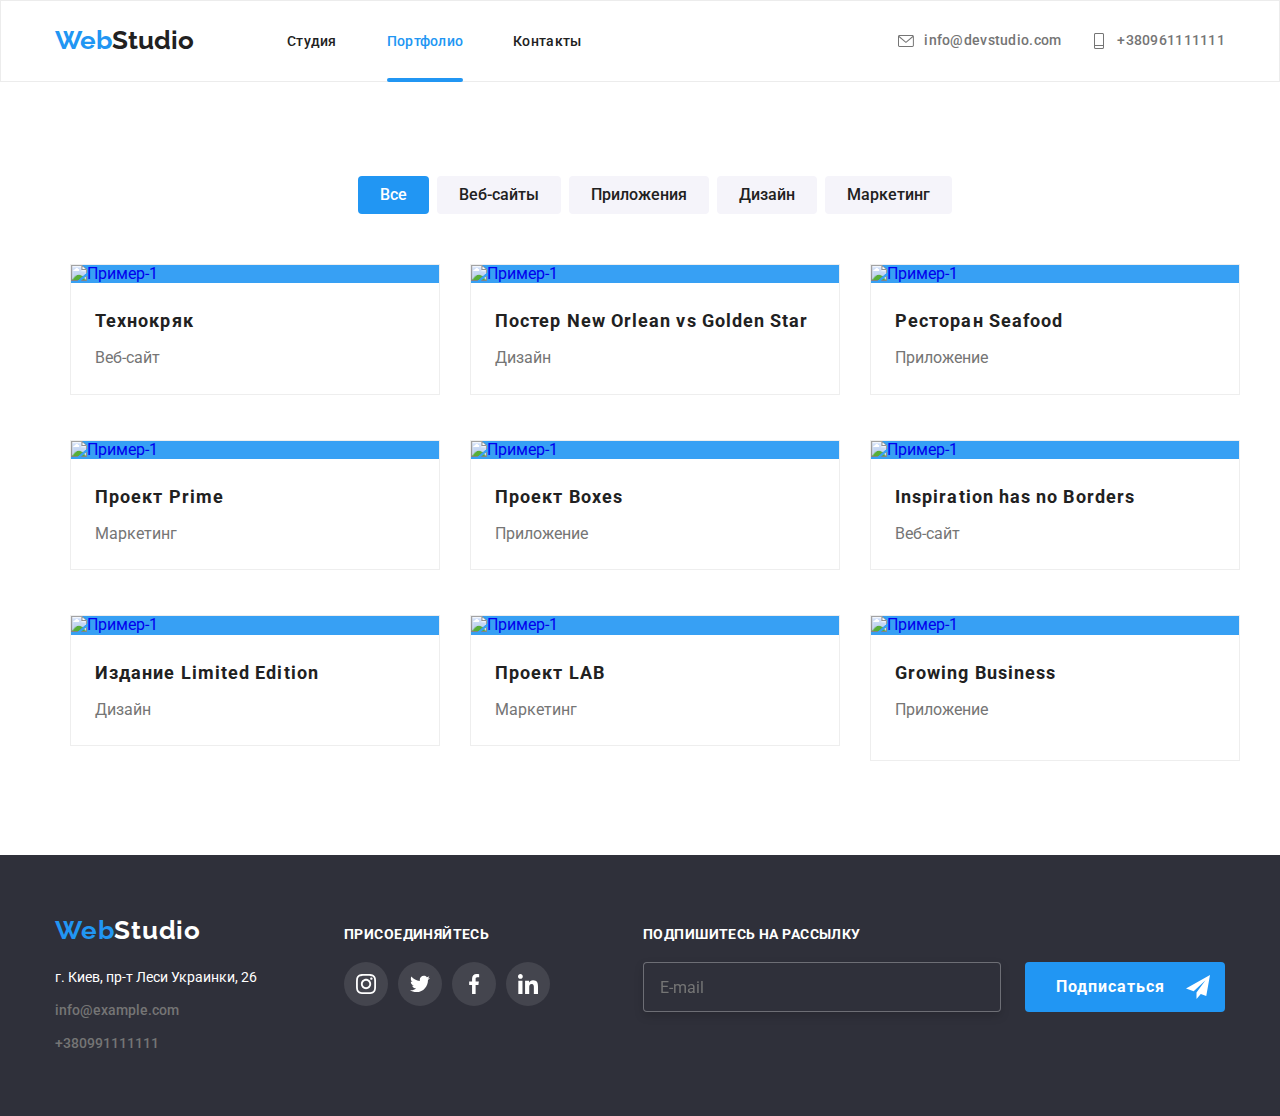
==== commit 1abb9c39: "hw8" ====
--- a/portfolio.html
+++ b/portfolio.html
@@ -23,19 +23,18 @@
   </head>
   <body>
     <header class="header">
-      <div class="header-container container">
+      <div class="container">
+         <nav class="main-nav">
         <a class="logo" href="index.html" lang="en">
           <span class="web">Web</span><span class="studio">Studio</span></a
         >
-        <nav class="main-nav">
-          <ul class="site-nav">
+        
+          <ul class="site-nav site-nav--margin">
             <li class="site-nav__item">
               <a href="./index.html" class="site-nav__link">Студия</a>
             </li>
             <li class="site-nav__item">
-              <a href="./portfolio.html" class="site-nav__link--current"
-                >Портфолио</a
-              >
+              <a href="./portfolio.html" class="site-nav__link--current">Портфолио</a>
             </li>
             <li class="site-nav__item">
               <a href="#" class="site-nav__link">Контакты</a>
--- a/css/main.min.css
+++ b/css/main.min.css
@@ -1,3 +1,3 @@
-.visually-hidden{position:absolute;clip:rect(1px 1px 1px 1px);clip:rect(1px, 1px, 1px, 1px);padding:0;border:0;height:1px;width:1px;overflow:hidden}body{text-decoration:none;background-color:#fff;color:#212121;font-family:Roboto, Raleway, sans-serif}p,h1,h2,h3,h4,h5,h6{margin:0}ul{list-style:none;margin:0;padding:0}*::before,*::after{box-sizing:border-box}.checbox{-webkit-appearance:none;-moz-appearance:none;appearance:none}.list{list-style:none}a{text-decoration:none;list-style:none}img{display:block;max-width:100%;height:auto}.title{display:none}.container{margin-left:auto;margin-right:auto;padding-left:15px;padding-right:15px}@media screen and (min-width: 480px){.container{width:480px}}@media screen and (min-width: 768px){.container{width:768px}}@media screen and (min-width: 1200px){.container{width:1200px}}.section{padding-top:60px;padding-bottom:60px}@media screen and (min-width: 1200px){.section{padding-top:94px;padding-bottom:94px}}.logo{color:#212121;font-family:Raleway, sans-serif;font-style:normal;font-weight:700;font-size:26px;text-decoration:none}@media screen and (min-width: 1200px){.logo{font-size:26px;line-height:1.2}}.web{color:#2196f3;font-family:Raleway, sans-serif;font-style:normal;font-weight:700;font-size:26px}.studio{color:#212121;font-family:Raleway, sans-serif;font-style:normal;font-weight:700;font-size:26px;text-decoration:none}.logo{display:flex;padding-top:24px;padding-bottom:25px}.modal{position:absolute;top:50%;left:50%;transform:translate(-50%, -50%) scale(1);background:#ffffff;box-shadow:0px 1px 3px rgba(0,0,0,0.12),0px 1px 1px rgba(0,0,0,0.14),0px 2px 1px rgba(0,0,0,0.2);border-radius:4px}@media screen and (max-width: 1199px){.modal{position:absolute;top:50%;left:50%;transform:translate(-50%, -50%);min-width:450px;min-height:609px}}@media screen and (min-width: 1200px){.modal{min-width:528px;min-height:581px}}.backdrop.is-hidden .modal{transform:translate(-50%, -50%) scale(0.9)}.backdrop{width:100vw;height:100vh;background:rgba(0,0,0,0.2);position:fixed;top:0;transition:opacity 250ms linear, visibility 250ms linear}.backdrop.is-hidden{visibility:hidden;opacity:0;pointer-events:none}.modal-form{display:flex;flex-direction:column;padding:40px;text-align:left}.modal-form__title{display:inline-block;font-weight:700;font-size:20px;line-height:1.15;letter-spacing:0.03em;color:#212121;margin-bottom:12px}@media screen and (max-width: 1199px){.modal-form__title{text-align:center}}.modal-form__checkbox{position:absolute;width:1px;height:1px;margin:-1px;border:0;padding:0;white-space:nowrap;clip-path:inset(100%);clip:rect(0 0 0 0);overflow:hidden}.modal-form__label{font-size:12px;line-height:1.16;letter-spacing:0.01em;color:#757575}.modal-form .modal-form__label+.modal-form__label{margin-top:10px}.modal-form__image{display:block;position:relative;margin-top:4px}.modal-form__input{width:100%;height:40px;padding-left:42px;border:1px solid rgba(33,33,33,0.2);border-radius:4px;transition:border 250ms linear}.modal-form__input:focus,.modal-form__comment:focus{outline:none;border-color:#2196f3}.modal-form__comment{display:block;width:100%;height:120px;margin-top:4px;border:1px solid rgba(33,33,33,0.2);border-radius:4px;padding:12px 16px;resize:none;transition:border 250ms linear}.modal-form__comment::placeholder{font-size:14px;line-height:1.14;letter-spacing:0.01em;color:rgba(117,117,117,0.5)}.modal-form__icon{display:block;position:absolute;top:50%;left:12px;width:18px;height:18px;transform:translateY(-50%);transition:fill 250ms linear}.modal-form__input:focus+.modal-form__icon{fill:#2196f3}.modal-form__check{font-size:12px;line-height:1.16px;display:flex;justify-content:center;align-items:center;margin-top:20px;margin-bottom:30px}@media screen and (min-width: 1200px){.modal-form__check{font-size:14px;line-height:1.71px}}.modal-form__check::before{display:block;content:"";width:16px;height:15px;margin-right:7px;background-image:url(../images/vectorcheck.svg);transition:background-image 250ms linear}.modal-form__link{text-decoration:underline;color:#0000ee}.modal-form__checkbox:checked+.modal-form__check::before{background-image:url(../images/iconcheck.svg)}.modal-form__checkbox:focus+.modal-form__check::before{fill:#2196f3}.modal-form__button{padding:10px 55px;font-weight:700;font-size:16px;line-height:1.87;letter-spacing:0.06em;align-self:center;color:#ffffff;background:#2196f3;box-shadow:0px 4px 4px rgba(0,0,0,0.15);border-radius:4px;border:none;transition:background-color 250ms linear}.modal-form__button:hover,.modal-form__button:focus{background:#188ce8}.modal-btn{display:flex;justify-content:center;align-items:center;position:absolute;top:8px;right:8px;width:30px;height:30px;background-color:#ffffff;border:1px solid rgba(0,0,0,0.1);border-radius:50%}.modal-icon{transition:fill 250ms linear}.modal-btn:hover,.modal-btn:focus{fill:#2196f3}.burger{background-color:#fff;border:none;cursor:pointer;padding:0;line-height:0}.burger:hover,.burger:focus{fill:#2196f3}@media screen and (min-width: 768px){.burger{display:none}}.mobile-menu{display:flex;flex-direction:column;justify-content:space-between;position:fixed;z-index:100;top:0;left:0;width:100vw;height:100vh;padding:48px 40px;opacity:0;visibility:hidden;pointer-events:none;background-color:#fff;transition:opasity 250ms linear, visibility 250ms linear}.mobile-menu.is-open{opacity:1;visibility:visible;pointer-events:all}.close{position:absolute;top:10px;right:15px;background-color:#fff;border:none;cursor:pointer;padding:0;line-height:0}.close:hover,.close:focus{fill:#2196f3}.burger__icon,.close__icon{width:40px;height:40px}.mobile-nav__item:not(:last-child){margin-bottom:32px}.mobile-nav__link{font-weight:500;font-size:40px;line-height:1.17;text-align:center;letter-spacing:0.02em;color:#212121}.mobile-nav__link:hover,.mobile-nav__link:focus{color:#2196f3}.mobile-menu__auth{display:block}.mobile-auth{margin-bottom:64px}.mobile-auth__item:not(:last-child){margin-bottom:32px}.mobile-auth__tel{font-weight:500;font-size:34px;line-height:1.17;letter-spacing:0.02em;color:#2196f3}.mobile-auth__mail{font-weight:500;font-size:24px;line-height:1.16;letter-spacing:0.02em;color:#212121}.mobile-auth__mail:hover,.mobile-auth__mail:focus{color:#2196f3}.mobile-network{display:flex}.mobile-network__link{padding:10px;font-weight:500;font-size:18px;line-height:1.22;letter-spacing:0.02em;color:#2196f3}@media screen and (max-width: 479px){.mobile-network__link{font-size:4vw}}.mobile-network__item:not(:last-child){border-right:1px solid rgba(33,33,33,0.2)}.section__title{color:#212121;font-weight:700;font-size:28px;line-height:1.17;text-align:center;margin-bottom:30px}@media screen and (min-width: 1200px){.section__title{font-size:36px;line-height:1.17;margin-bottom:50px}}.team-social{display:flex;justify-content:center}.team-social__link{display:flex;width:44px;height:44px;align-items:center;justify-content:center;border-radius:50%;transition:fill 250ms linear, background-color 250ms linear}.team-social__icon{width:20px;height:20px;fill:#afb1b8}.team-social.social__item+.tiam-social__icon{margin-left:10px}.header{background-color:#fff;border:1px solid #ececec}.header .container{display:flex;align-items:center;justify-content:space-between}.main-nav{display:flex}.site-nav{display:flex}.site-nav--margin{margin-left:93px}@media screen and (max-width: 767px){.site-nav{display:none}}@media (min-width: 768px) and (max-width: 1199px){.site-nav{margin-left:88px}}.site-nav__item{display:inline-flex;vertical-align:middle;position:relative}.site-nav .site-nav__item+.site-nav__item{margin-left:50px}.site-nav__link--current{font-family:Roboto;font-weight:500;line-height:16px;font-size:14px;letter-spacing:0.02em;color:#2196f3;padding-bottom:32px;padding-top:32px;text-decoration:none}.site-nav__link--current::after{content:"";width:100%;height:4px;position:absolute;background:#2196f3;border-radius:2px;display:block;bottom:-1px}.site-nav__link{font-family:Roboto;font-weight:500;font-size:14px;line-height:16px;letter-spacing:0.02em;color:#212121}.site-nav__link{padding-bottom:32px;padding-top:32px;transition:color 250ms linear}.site-nav__link:hover,.site-nav__link:focus{color:#2196f3}@media screen and (max-width: 767px){.contact-nav{display:none}}@media screen and (min-width: 1200px){.contact-nav{display:flex;justify-content:center;align-items:center}}@media (min-width: 768px) and (max-width: 1199px){.contact-nav__item:not(:last-child){margin-bottom:10px}}@media (min-width: 1200px){.contact-nav .contact-nav__item+.contact-nav__item{margin-left:30px}}.contact-nav__link{color:#757575;font-family:Roboto, sans-serif;font-weight:500;font-size:14px;line-height:1.14;letter-spacing:0.02em;text-decoration:none}@media screen and (min-width: 1200px){.contact-nav__link{padding-top:32px;padding-bottom:32px}}.contact-nav__link:hover,.contact-nav__link:focus{color:#2196f3;fill:#2196f3}.contact-nav__link{display:flex;transition:color 250ms linear}.contact-nav__icon{margin-right:10px;fill:currentColor;justify-content:center;transition:fill 250ms linear}@media (min-width: 768px) and (max-width: 1199px){.contact-nav__icon{width:14px}}.contact-nav__icon:hover,.contact-nav__icon:focus{fill:#2196f3}.hero-section{max-width:1600px;height:400px;padding-top:118px;padding-bottom:118px;margin-left:auto;margin-right:auto;background-color:#c4c4c4;text-align:center;background-image:linear-gradient(rgba(47,48,58,0.4), rgba(47,48,58,0.4)),url("../images/hero/hero480@1x.jpg");background-repeat:no-repeat;background-position:center;background-size:cover}@media screen and (min-device-pixel-ratio: 2), (min-resolution: 192dpi), (min-resolution: 2dppx){.hero-section{background-image:url("../images/hero/hero480@2x.jpg")}}@media screen and (min-width: 768px){.hero-section{background-image:linear-gradient(rgba(47,48,58,0.4), rgba(47,48,58,0.4)),url("../images/hero/hero768@1x.jpg")}}@media screen and (min-width: 768px) and (min-device-pixel-ratio: 2), screen and (min-width: 768px) and (min-resolution: 192dpi), screen and (min-width: 768px) and (min-resolution: 2dppx){.hero-section{background-image:url("../images/hero/hero768@2x.jpg")}}@media screen and (min-width: 1200px){.hero-section{max-width:1600px;height:600px;padding-top:200px;padding-bottom:200px;background-image:linear-gradient(rgba(47,48,58,0.4), rgba(47,48,58,0.4)),url("../images/hero/hero1200@1x.jpg")}}@media screen and (min-width: 1200px) and (min-device-pixel-ratio: 2), screen and (min-width: 1200px) and (min-resolution: 192dpi), screen and (min-width: 1200px) and (min-resolution: 2dppx){.hero-section{background-image:url("../images/hero/hero1200@2x.jpg")}}.hero-section .hero-title{color:#fff;margin:0 auto;margin-bottom:30px;width:360px;font-weight:900;font-size:26px;line-height:1.6;letter-spacing:0.06em;text-transform:uppercase}.header-btn{padding:10px 32px;font-weight:700;font-size:16px;line-height:1.87;letter-spacing:0.06em;color:#fff;box-shadow:0px 4px 4px rgba(0,0,0,0.15);border-radius:4px;border:none;background-color:#2196f3;transition:background-color 250ms linear}.header-btn:hover,.header-btn:focus{background-color:#118ce8}@media screen and (max-width: 767px){.feature-list{display:block;margin-bottom:60px}}@media screen and (min-width: 768px){.feature-list{display:flex;flex-wrap:wrap;margin:-15px}}@media screen and (max-width: 767px){.feature-item:not(:last-child){margin-bottom:30px}}@media screen and (min-width: 768px){.feature-item{margin:15px;flex-basis:calc((100% - 60px) / 2)}}@media screen and (min-width: 1200px){.feature-item{flex-basis:calc((100% - 120px) / 4)}}.title-feature{list-style:none;text-align:center;color:#212121;font-weight:700;line-height:1.1;margin-bottom:10px;text-transform:uppercase}@media screen and (min-width: 768px){.title-feature{text-align:left}}.feature-icon-bg{display:flex;align-items:center;justify-content:center;height:120px;margin-bottom:30px;padding:25px 0;border-radius:4px;background-color:#f5f4fa}.feature__icon{width:70px;height:70px}@media screen and (max-width: 1199px){.business{display:none}}.section--other-padding{padding-top:0px}.business-list{display:flex;justify-content:space-between}.business-list__text{position:absolute;bottom:27px;left:83px;font-weight:700;font-size:14px;line-height:1.14;letter-spacing:0.03em;text-transform:uppercase;color:#fff}.business-list__work{position:relative}.business-list__work::before{display:block;position:absolute;content:"";width:100%;bottom:0;left:0;height:70px;background:rgba(47,48,58,0.8)}.section--background{background-color:#f5f4fa}@media screen and (max-width: 767px){.team-list{display:block}}@media screen and (min-width: 768px){.team-list{display:flex;flex-wrap:wrap;margin:-15px}}@media screen and (min-width: 1200px){.team-list{display:flex;justify-content:space-between}}.team-list__name{color:#212121;font-weight:500;font-size:16px;line-height:1.2;text-align:center;margin-bottom:10px}.team-list__item{background-color:#fff;box-shadow:0px 1px 3px rgba(0,0,0,0.12),0px 1px 1px rgba(0,0,0,0.14),0px 2px 1px rgba(0,0,0,0.2);border-radius:0px 0px 4px 4px}@media screen and (max-width: 767px){.team-list__item:not(:last-child){margin-bottom:30px}}@media screen and (min-width: 768px){.team-list__item{width:354px;margin:15px}}@media screen and (min-width: 1200px){.team-list__item{flex-basis:calc((100% - 120px) / 4)}}.team-list__info{padding-top:30px;padding-bottom:30px}.team-list__text{font-weight:400;font-size:16px;line-height:1.2;text-align:center;color:#757575}.team-list-social{margin-top:16px}.team-social__link:hover,.team-social__link:focus{background-color:#2196f3}.team-social__link:hover .team-social__icon,.team-social__link:focus .team-social__icon{fill:#ffffff}.clients-list{display:flex}@media screen and (max-width: 767px){.clients-list{flex-wrap:wrap;margin:-15px}}@media (min-width: 768px) and (max-width: 1199px){.clients-list{flex-wrap:wrap;margin:-15px}}@media screen and (min-width: 1200px){.clients-list{margin:-15px}}@media screen and (max-width: 767px){.clients-list__item{margin:15px;flex-basis:calc((100% - 60px) / 2)}}@media (min-width: 768px) and (max-width: 1199px){.clients-list__item{margin:15px;flex-basis:calc((100% - 90px) / 3)}}@media screen and (min-width: 1200px){.clients-list__item{margin:15px;flex-basis:calc((100% - 150px) / 6)}}.clients-list__link{display:flex;align-items:center;justify-content:center;height:92px;border:1px solid #afb1b8;border-radius:4px;color:#afb1b8;transition:color 250ms linear, border 250ms linear}.clients-list__link:hover,.clients-list__link:focus{color:#2196f3;border:1px solid #2196f3}.clients-list__icon{width:106px;fill:currentColor}.footer{padding-top:60px;padding-bottom:60px;background-color:#2f303a}@media screen and (max-width: 767px){.footer__container{display:block;text-align:center}}@media (min-width: 768px) and (max-width: 1199px){.footer__container{display:flex;flex-wrap:wrap;justify-content:space-around;align-items:baseline}}@media screen and (min-width: 1200px){.footer__container{display:flex;align-items:baseline}}.logo--footer{display:block;margin-bottom:20px;font-family:Raleway;font-weight:bold;font-size:26px;line-height:1.2;letter-spacing:0.03em;color:#fff}.contacts{font-family:Roboto, sans-serif;font-style:normal;font-size:14px;color:#fff;text-decoration:none;list-style:none;display:block}@media (min-width: 768px) and (max-width: 1199px){.contacts{display:flex;flex-direction:column;align-items:center;justify-content:center}}.contacts__item{margin-bottom:9px}.contacts__item:last-child{margin-bottom:0px}.contacts__address{font-family:Roboto, sans-serif;font-style:normal;font-weight:normal;font-size:14px;line-height:1.71;color:#fff;text-decoration:none}.contacts__mail{color:#757575;font-family:Roboto, sans-serif;font-style:normal;font-weight:500;font-size:14px;text-decoration:none;line-height:1.71;transition:color 250ms linear}.contacts__mail:hover,.contacts__mail:focus{color:#2196f3}.contacts__tel{color:#757575;font-family:Roboto, sans-serif;font-style:normal;font-weight:500;font-size:14px;text-decoration:none;line-height:1.71;transition:color 250ms linear}.contacts__tel:hover,.contacts__tel:focus{color:#2196f3}@media screen and (max-width: 767px){.footer-left{margin-bottom:60px}}@media (min-width: 768px) and (max-width: 1199px){.footer-left{display:flex;flex-direction:column;align-items:center;justify-content:center}}@media screen and (min-width: 1200px){.footer-left{width:231px}}.social-footer-list{display:flex;margin-top:0;margin-bottom:0;align-items:center;justify-content:center;margin-left:auto;margin-right:auto;padding-left:0}@media (min-width: 768px) and (max-width: 1199px){.footer-right{display:flex;flex-direction:column;align-items:center;justify-content:center}}@media screen and (min-width: 1200px){.footer-right{margin-left:70px}}@media screen and (max-width: 767px){.right{margin-bottom:60px}}@media screen and (min-width: 1200px){.right{width:206px}}.footer-right__title{font-family:Roboto;font-style:normal;font-weight:700;font-size:14px;line-height:16px;letter-spacing:0.03em;margin-bottom:20px;justify-content:center;color:#fff}.footer-social{display:flex;justify-content:center}.footer-social__list{width:44px;height:44px;margin-right:10px;list-style:none}.footer-social__link{display:flex;padding:0;width:44px;height:44px;background-color:rgba(255,255,255,0.1);border-radius:50%;justify-content:center;align-items:center;transition:background-color 250ms linear}.footer-social__link:hover,.footer-social__link:focus{fill:#fff;background-color:#2196f3}.footer-social__list:last-child{margin-right:0}.footer-social__icon{fill:#fff;transition:fill 250ms linear}.footer-social__icon:hover,.footer-social__icon:focus{fill:#fff}@media (min-width: 768px) and (max-width: 1199px){.footer-subscribe{text-align:center;margin-top:60px}}@media screen and (min-width: 1200px){.footer-subscribe{display:flex;flex-direction:column;margin-left:93px}}@media (min-width: 768px) and (max-width: 1199px){.footer-form{display:flex;flex-direction:column;width:450px;align-items:center;justify-content:center}}@media screen and (min-width: 1200px){.footer-form{display:flex}}.footer-subscribe__title{font-family:Roboto;font-style:normal;font-weight:700;font-size:14px;line-height:16px;letter-spacing:0.03em;margin-bottom:20px;justify-content:flex-end;color:#fff}.footer-form__input{width:358px;height:50px;border:1px solid rgba(255,255,255,0.3);filter:drop-shadow(0px 4px 4px rgba(0,0,0,0.15));border-radius:4px;background:#2f303a;margin-right:12px;padding-left:16px;color:#fff}@media screen and (max-width: 767px){.footer-form__input{width:100%;margin-bottom:20px}}@media (min-width: 768px) and (max-width: 1199px){.footer-form__input{margin-bottom:20px}}.footer-form__input:hover,.footer-form__input:focus{background:#2f303a}.footer-form__button{font-weight:700;font-size:16px;line-height:1.87;position:relative;display:flex;align-items:center;cursor:pointer;padding:10px 29px;letter-spacing:0.06em;min-width:200px;height:50px;background:#2196f3;border-radius:4px;border-color:transparent;color:#fff;transition:box-shadow 250ms linear, background-color 250ms linear}@media screen and (max-width: 767px){.footer-form__button{margin:0 auto}}@media screen and (min-width: 1200px){.footer-form__button{margin-left:12px}}.footer-form__button:focus,.footer-form__button:hover{box-shadow:0px 4px 4px rgba(0,0,0,0.15);background-color:#188ce8}.footer-form__icon{position:absolute;margin-left:10px;top:50%;transform:translateY(-50%);right:13px}.filter{display:flex;flex-wrap:wrap;margin-bottom:40px}@media screen and (max-width: 767px){.filter{display:flex;flex-wrap:wrap}}@media screen and (min-width: 768px){.filter{display:flex;justify-content:center;margin-bottom:30px}}@media screen and (min-width: 1200px){.filter{margin-bottom:50px}}.filter__button{font-weight:500;font-size:16px;padding:6px 22px;min-width:auto;line-height:1.6;text-align:center;background-color:#f5f4fa;color:#212121;border-radius:4px;border:none;transition:background-color 250ms linear, color 250ms linear,+.visually-hidden{position:absolute;clip:rect(1px 1px 1px 1px);clip:rect(1px, 1px, 1px, 1px);padding:0;border:0;height:1px;width:1px;overflow:hidden}body{text-decoration:none;background-color:#fff;color:#212121;font-family:Roboto, Raleway, sans-serif}p,h1,h2,h3,h4,h5,h6{margin:0}ul{list-style:none;margin:0;padding:0}*::before,*::after{box-sizing:border-box}.checbox{-webkit-appearance:none;-moz-appearance:none;appearance:none}.list{list-style:none}a{text-decoration:none;list-style:none}img{display:block;max-width:100%;height:auto}.title{display:none}.container{margin-left:auto;margin-right:auto;padding-left:15px;padding-right:15px}@media screen and (min-width: 480px){.container{width:480px}}@media screen and (min-width: 768px){.container{width:768px}}@media screen and (min-width: 1200px){.container{width:1200px}}.section{padding-top:60px;padding-bottom:60px}@media screen and (min-width: 1200px){.section{padding-top:94px;padding-bottom:94px}}.logo{color:#212121;font-family:Raleway, sans-serif;font-style:normal;font-weight:700;font-size:26px;text-decoration:none}@media screen and (min-width: 1200px){.logo{font-size:26px;line-height:1.2}}.web{color:#2196f3;font-family:Raleway, sans-serif;font-style:normal;font-weight:700;font-size:26px}.studio{color:#212121;font-family:Raleway, sans-serif;font-style:normal;font-weight:700;font-size:26px;text-decoration:none}.logo{display:flex;padding-top:24px;padding-bottom:25px}.modal{position:absolute;top:50%;left:50%;transform:translate(-50%, -50%) scale(1);background:#ffffff;box-shadow:0px 1px 3px rgba(0,0,0,0.12),0px 1px 1px rgba(0,0,0,0.14),0px 2px 1px rgba(0,0,0,0.2);border-radius:4px}@media screen and (max-width: 1199px){.modal{position:absolute;top:50%;left:50%;transform:translate(-50%, -50%);min-width:450px;min-height:609px}}@media screen and (min-width: 1200px){.modal{min-width:528px;min-height:581px}}.backdrop.is-hidden .modal{transform:translate(-50%, -50%) scale(0.9)}.backdrop{width:100vw;height:100vh;background:rgba(0,0,0,0.2);position:fixed;top:0;transition:opacity 250ms linear, visibility 250ms linear}.backdrop.is-hidden{visibility:hidden;opacity:0;pointer-events:none}.modal-form{display:flex;flex-direction:column;padding:40px;text-align:left}.modal-form__title{display:inline-block;font-weight:700;font-size:20px;line-height:1.15;letter-spacing:0.03em;color:#212121;margin-bottom:12px}@media screen and (max-width: 1199px){.modal-form__title{text-align:center}}.modal-form__checkbox{position:absolute;width:1px;height:1px;margin:-1px;border:0;padding:0;white-space:nowrap;clip-path:inset(100%);clip:rect(0 0 0 0);overflow:hidden}.modal-form__label{font-size:12px;line-height:1.16;letter-spacing:0.01em;color:#757575}.modal-form .modal-form__label+.modal-form__label{margin-top:10px}.modal-form__image{display:block;position:relative;margin-top:4px}.modal-form__input{width:100%;height:40px;padding-left:42px;border:1px solid rgba(33,33,33,0.2);border-radius:4px;transition:border 250ms linear}.modal-form__input:focus,.modal-form__comment:focus{outline:none;border-color:#2196f3}.modal-form__comment{display:block;width:100%;height:120px;margin-top:4px;border:1px solid rgba(33,33,33,0.2);border-radius:4px;padding:12px 16px;resize:none;transition:border 250ms linear}.modal-form__comment::placeholder{font-size:14px;line-height:1.14;letter-spacing:0.01em;color:rgba(117,117,117,0.5)}.modal-form__icon{display:block;position:absolute;top:50%;left:12px;width:18px;height:18px;transform:translateY(-50%);transition:fill 250ms linear}.modal-form__input:focus+.modal-form__icon{fill:#2196f3}.modal-form__check{font-size:12px;line-height:1.16px;display:flex;justify-content:center;align-items:center;margin-top:20px;margin-bottom:30px}@media screen and (min-width: 1200px){.modal-form__check{font-size:14px;line-height:1.71px}}.modal-form__check::before{display:block;content:"";width:16px;height:15px;margin-right:7px;background-image:url(../images/vectorcheck.svg);transition:background-image 250ms linear}.modal-form__link{text-decoration:underline;color:#0000ee}.modal-form__checkbox:checked+.modal-form__check::before{background-image:url(../images/iconcheck.svg)}.modal-form__checkbox:focus+.modal-form__check::before{fill:#2196f3}.modal-form__button{padding:10px 55px;font-weight:700;font-size:16px;line-height:1.87;letter-spacing:0.06em;align-self:center;color:#ffffff;background:#2196f3;box-shadow:0px 4px 4px rgba(0,0,0,0.15);border-radius:4px;border:none;transition:background-color 250ms linear}.modal-form__button:hover,.modal-form__button:focus{background:#188ce8}.modal-btn{display:flex;justify-content:center;align-items:center;position:absolute;top:8px;right:8px;width:30px;height:30px;background-color:#ffffff;border:1px solid rgba(0,0,0,0.1);border-radius:50%}.modal-icon{transition:fill 250ms linear}.modal-btn:hover,.modal-btn:focus{fill:#2196f3}.burger{background-color:#fff;border:none;cursor:pointer;padding:0;line-height:0}.burger:hover,.burger:focus{fill:#2196f3}@media screen and (min-width: 768px){.burger{display:none}}.mobile-menu{display:flex;flex-direction:column;justify-content:space-between;position:fixed;z-index:100;top:0;left:0;width:100vw;height:100vh;padding:48px 40px;opacity:0;visibility:hidden;pointer-events:none;background-color:#fff;transition:opasity 250ms linear, visibility 250ms linear}.mobile-menu.is-open{opacity:1;visibility:visible;pointer-events:all}.close{position:absolute;top:10px;right:15px;background-color:#fff;border:none;cursor:pointer;padding:0;line-height:0}.close:hover,.close:focus{fill:#2196f3}.burger__icon,.close__icon{width:40px;height:40px}.mobile-nav__item:not(:last-child){margin-bottom:32px}.mobile-nav__link{font-weight:500;font-size:40px;line-height:1.17;text-align:center;letter-spacing:0.02em;color:#212121}.mobile-nav__link:hover,.mobile-nav__link:focus{color:#2196f3}.mobile-menu__auth{display:block}.mobile-auth{margin-bottom:64px}.mobile-auth__item:not(:last-child){margin-bottom:32px}.mobile-auth__tel{font-weight:500;font-size:34px;line-height:1.17;letter-spacing:0.02em;color:#2196f3}.mobile-auth__mail{font-weight:500;font-size:24px;line-height:1.16;letter-spacing:0.02em;color:#212121}.mobile-auth__mail:hover,.mobile-auth__mail:focus{color:#2196f3}.mobile-network{display:flex}.mobile-network__link{padding:10px;font-weight:500;font-size:18px;line-height:1.22;letter-spacing:0.02em;color:#2196f3}@media screen and (max-width: 479px){.mobile-network__link{font-size:4vw}}.mobile-network__item:not(:last-child){border-right:1px solid rgba(33,33,33,0.2)}.section__title{color:#212121;font-weight:700;font-size:28px;line-height:1.17;text-align:center;margin-bottom:30px}@media screen and (min-width: 1200px){.section__title{font-size:36px;line-height:1.17;margin-bottom:50px}}.team-social{display:flex;justify-content:center}.team-social__link{display:flex;width:44px;height:44px;align-items:center;justify-content:center;border-radius:50%;transition:fill 250ms linear, background-color 250ms linear}.team-social__icon{width:20px;height:20px;fill:#afb1b8}.team-social.social__item+.tiam-social__icon{margin-left:10px}.header{background-color:#fff;border:1px solid #ececec}.header .container{display:flex;align-items:center;justify-content:space-between}.main-nav{display:flex}.site-nav{display:flex}.site-nav--margin{margin-left:93px}@media screen and (max-width: 767px){.site-nav{display:none}}@media (min-width: 768px) and (max-width: 1199px){.site-nav{margin-left:88px}}.site-nav__item{display:inline-flex;vertical-align:middle;position:relative}.site-nav .site-nav__item+.site-nav__item{margin-left:50px}.site-nav__link--current{font-family:Roboto;font-weight:500;line-height:16px;font-size:14px;letter-spacing:0.02em;color:#2196f3;padding-bottom:32px;padding-top:32px;text-decoration:none}.site-nav__link--current::after{content:"";width:100%;height:4px;position:absolute;background:#2196f3;border-radius:2px;display:block;bottom:-1px}.site-nav__link{font-family:Roboto;font-weight:500;font-size:14px;line-height:16px;letter-spacing:0.02em;color:#212121}.site-nav__link{padding-bottom:32px;padding-top:32px;transition:color 250ms linear}.site-nav__link:hover,.site-nav__link:focus{color:#2196f3}@media screen and (max-width: 767px){.contact-nav{display:none}}@media screen and (min-width: 1200px){.contact-nav{display:flex;justify-content:center;align-items:center}}@media (min-width: 768px) and (max-width: 1199px){.contact-nav__item:not(:last-child){margin-bottom:10px}}@media (min-width: 1200px){.contact-nav .contact-nav__item+.contact-nav__item{margin-left:30px}}.contact-nav__link{color:#757575;font-family:Roboto, sans-serif;font-weight:500;font-size:14px;line-height:1.14;letter-spacing:0.02em;text-decoration:none}@media screen and (min-width: 1200px){.contact-nav__link{padding-top:32px;padding-bottom:32px}}.contact-nav__link:hover,.contact-nav__link:focus{color:#2196f3;fill:#2196f3}.contact-nav__link{display:flex;transition:color 250ms linear}.contact-nav__icon{margin-right:10px;fill:currentColor;justify-content:center;transition:fill 250ms linear}@media (min-width: 768px) and (max-width: 1199px){.contact-nav__icon{width:14px}}.contact-nav__icon:hover,.contact-nav__icon:focus{fill:#2196f3}.hero-section{max-width:1600px;height:400px;padding-top:118px;padding-bottom:118px;margin-left:auto;margin-right:auto;background-color:#c4c4c4;text-align:center;background-image:linear-gradient(rgba(47,48,58,0.4), rgba(47,48,58,0.4)),url("../images/hero/Hero480@1x.jpg");background-repeat:no-repeat;background-position:center;background-size:cover}@media screen and (min-device-pixel-ratio: 2), (min-resolution: 192dpi), (min-resolution: 2dppx){.hero-section{background-image:url("../images/hero/Hero480@2x.jpg")}}@media screen and (min-width: 768px){.hero-section{background-image:linear-gradient(rgba(47,48,58,0.4), rgba(47,48,58,0.4)),url("../images/hero/Hero768@1x.jpg")}}@media screen and (min-width: 768px) and (min-device-pixel-ratio: 2), screen and (min-width: 768px) and (min-resolution: 192dpi), screen and (min-width: 768px) and (min-resolution: 2dppx){.hero-section{background-image:url("../images/hero/Hero768@2x.jpg")}}@media screen and (min-width: 1200px){.hero-section{max-width:1600px;height:600px;padding-top:200px;padding-bottom:200px;background-image:linear-gradient(rgba(47,48,58,0.4), rgba(47,48,58,0.4)),url("../images/hero/Hero1200@1x.jpg")}}@media screen and (min-width: 1200px) and (min-device-pixel-ratio: 2), screen and (min-width: 1200px) and (min-resolution: 192dpi), screen and (min-width: 1200px) and (min-resolution: 2dppx){.hero-section{background-image:url("../images/hero/Hero1200@2x.jpg")}}.hero-section .hero-title{color:#fff;margin:0 auto;margin-bottom:30px;width:360px;font-weight:900;font-size:26px;line-height:1.6;letter-spacing:0.06em;text-transform:uppercase}.header-btn{padding:10px 32px;font-weight:700;font-size:16px;line-height:1.87;letter-spacing:0.06em;color:#fff;box-shadow:0px 4px 4px rgba(0,0,0,0.15);border-radius:4px;border:none;background-color:#2196f3;transition:background-color 250ms linear}.header-btn:hover,.header-btn:focus{background-color:#118ce8}@media screen and (max-width: 767px){.feature-list{display:block;margin-bottom:60px}}@media screen and (min-width: 768px){.feature-list{display:flex;flex-wrap:wrap;margin:-15px}}@media screen and (max-width: 767px){.feature-item:not(:last-child){margin-bottom:30px}}@media screen and (min-width: 768px){.feature-item{margin:15px;flex-basis:calc((100% - 60px) / 2)}}@media screen and (min-width: 1200px){.feature-item{flex-basis:calc((100% - 120px) / 4)}}.title-feature{list-style:none;text-align:center;color:#212121;font-weight:700;line-height:1.1;margin-bottom:10px;text-transform:uppercase}@media screen and (min-width: 768px){.title-feature{text-align:left}}.feature-icon-bg{display:flex;align-items:center;justify-content:center;height:120px;margin-bottom:30px;padding:25px 0;border-radius:4px;background-color:#f5f4fa}.feature__icon{width:70px;height:70px}@media screen and (max-width: 1199px){.business{display:none}}.section--other-padding{padding-top:0px}.business-list{display:flex;justify-content:space-between}.business-list__text{position:absolute;bottom:27px;left:83px;font-weight:700;font-size:14px;line-height:1.14;letter-spacing:0.03em;text-transform:uppercase;color:#fff}.business-list__work{position:relative}.business-list__work::before{display:block;position:absolute;content:"";width:100%;bottom:0;left:0;height:70px;background:rgba(47,48,58,0.8)}.section--background{background-color:#f5f4fa}@media screen and (max-width: 767px){.team-list{display:block}}@media screen and (min-width: 768px){.team-list{display:flex;flex-wrap:wrap;margin:-15px}}@media screen and (min-width: 1200px){.team-list{display:flex;justify-content:space-between}}.team-list__name{color:#212121;font-weight:500;font-size:16px;line-height:1.2;text-align:center;margin-bottom:10px}.team-list__item{background-color:#fff;box-shadow:0px 1px 3px rgba(0,0,0,0.12),0px 1px 1px rgba(0,0,0,0.14),0px 2px 1px rgba(0,0,0,0.2);border-radius:0px 0px 4px 4px}@media screen and (max-width: 767px){.team-list__item:not(:last-child){margin-bottom:30px}}@media screen and (min-width: 768px){.team-list__item{width:354px;margin:15px}}@media screen and (min-width: 1200px){.team-list__item{flex-basis:calc((100% - 120px) / 4)}}.team-list__info{padding-top:30px;padding-bottom:30px}.team-list__text{font-weight:400;font-size:16px;line-height:1.2;text-align:center;color:#757575}.team-list-social{margin-top:16px}.team-social__link:hover,.team-social__link:focus{background-color:#2196f3}.team-social__link:hover .team-social__icon,.team-social__link:focus .team-social__icon{fill:#ffffff}.clients-list{display:flex}@media screen and (max-width: 767px){.clients-list{flex-wrap:wrap;margin:-15px}}@media (min-width: 768px) and (max-width: 1199px){.clients-list{flex-wrap:wrap;margin:-15px}}@media screen and (min-width: 1200px){.clients-list{margin:-15px}}@media screen and (max-width: 767px){.clients-list__item{margin:15px;flex-basis:calc((100% - 60px) / 2)}}@media (min-width: 768px) and (max-width: 1199px){.clients-list__item{margin:15px;flex-basis:calc((100% - 90px) / 3)}}@media screen and (min-width: 1200px){.clients-list__item{margin:15px;flex-basis:calc((100% - 150px) / 6)}}.clients-list__link{display:flex;align-items:center;justify-content:center;height:92px;border:1px solid #afb1b8;border-radius:4px;color:#afb1b8;transition:color 250ms linear, border 250ms linear}.clients-list__link:hover,.clients-list__link:focus{color:#2196f3;border:1px solid #2196f3}.clients-list__icon{width:106px;fill:currentColor}.footer{padding-top:60px;padding-bottom:60px;background-color:#2f303a}@media screen and (max-width: 767px){.footer__container{display:block;text-align:center}}@media (min-width: 768px) and (max-width: 1199px){.footer__container{display:flex;flex-wrap:wrap;justify-content:space-around;align-items:baseline}}@media screen and (min-width: 1200px){.footer__container{display:flex;align-items:baseline}}.logo--footer{display:block;margin-bottom:20px;font-family:Raleway;font-weight:bold;font-size:26px;line-height:1.2;letter-spacing:0.03em;color:#fff}.contacts{font-family:Roboto, sans-serif;font-style:normal;font-size:14px;color:#fff;text-decoration:none;list-style:none;display:block}@media (min-width: 768px) and (max-width: 1199px){.contacts{display:flex;flex-direction:column;align-items:center;justify-content:center}}.contacts__item{margin-bottom:9px}.contacts__item:last-child{margin-bottom:0px}.contacts__address{font-family:Roboto, sans-serif;font-style:normal;font-weight:normal;font-size:14px;line-height:1.71;color:#fff;text-decoration:none}.contacts__mail{color:#757575;font-family:Roboto, sans-serif;font-style:normal;font-weight:500;font-size:14px;text-decoration:none;line-height:1.71;transition:color 250ms linear}.contacts__mail:hover,.contacts__mail:focus{color:#2196f3}.contacts__tel{color:#757575;font-family:Roboto, sans-serif;font-style:normal;font-weight:500;font-size:14px;text-decoration:none;line-height:1.71;transition:color 250ms linear}.contacts__tel:hover,.contacts__tel:focus{color:#2196f3}@media screen and (max-width: 767px){.footer-left{margin-bottom:60px}}@media (min-width: 768px) and (max-width: 1199px){.footer-left{display:flex;flex-direction:column;align-items:center;justify-content:center}}@media screen and (min-width: 1200px){.footer-left{width:231px}}.social-footer-list{display:flex;margin-top:0;margin-bottom:0;align-items:center;justify-content:center;margin-left:auto;margin-right:auto;padding-left:0}@media (min-width: 768px) and (max-width: 1199px){.footer-right{display:flex;flex-direction:column;align-items:center;justify-content:center}}@media screen and (min-width: 1200px){.footer-right{margin-left:70px}}@media screen and (max-width: 767px){.right{margin-bottom:60px}}@media screen and (min-width: 1200px){.right{width:206px}}.footer-right__title{font-family:Roboto;font-style:normal;font-weight:700;font-size:14px;line-height:16px;letter-spacing:0.03em;margin-bottom:20px;justify-content:center;color:#fff}.footer-social{display:flex;justify-content:center}.footer-social__list{width:44px;height:44px;margin-right:10px;list-style:none}.footer-social__link{display:flex;padding:0;width:44px;height:44px;background-color:rgba(255,255,255,0.1);border-radius:50%;justify-content:center;align-items:center;transition:background-color 250ms linear}.footer-social__link:hover,.footer-social__link:focus{fill:#fff;background-color:#2196f3}.footer-social__list:last-child{margin-right:0}.footer-social__icon{fill:#fff;transition:fill 250ms linear}.footer-social__icon:hover,.footer-social__icon:focus{fill:#fff}@media (min-width: 768px) and (max-width: 1199px){.footer-subscribe{text-align:center;margin-top:60px}}@media screen and (min-width: 1200px){.footer-subscribe{display:flex;flex-direction:column;margin-left:93px}}@media (min-width: 768px) and (max-width: 1199px){.footer-form{display:flex;flex-direction:column;width:450px;align-items:center;justify-content:center}}@media screen and (min-width: 1200px){.footer-form{display:flex}}.footer-subscribe__title{font-family:Roboto;font-style:normal;font-weight:700;font-size:14px;line-height:16px;letter-spacing:0.03em;margin-bottom:20px;justify-content:flex-end;color:#fff}.footer-form__input{width:358px;height:50px;border:1px solid rgba(255,255,255,0.3);filter:drop-shadow(0px 4px 4px rgba(0,0,0,0.15));border-radius:4px;background:#2f303a;margin-right:12px;padding-left:16px;color:#fff}@media screen and (max-width: 767px){.footer-form__input{width:100%;margin-bottom:20px}}@media (min-width: 768px) and (max-width: 1199px){.footer-form__input{margin-bottom:20px}}.footer-form__input:hover,.footer-form__input:focus{background:#2f303a}.footer-form__button{font-weight:700;font-size:16px;line-height:1.87;position:relative;display:flex;align-items:center;cursor:pointer;padding:10px 29px;letter-spacing:0.06em;min-width:200px;height:50px;background:#2196f3;border-radius:4px;border-color:transparent;color:#fff;transition:box-shadow 250ms linear, background-color 250ms linear}@media screen and (max-width: 767px){.footer-form__button{margin:0 auto}}@media screen and (min-width: 1200px){.footer-form__button{margin-left:12px}}.footer-form__button:focus,.footer-form__button:hover{box-shadow:0px 4px 4px rgba(0,0,0,0.15);background-color:#188ce8}.footer-form__icon{position:absolute;margin-left:10px;top:50%;transform:translateY(-50%);right:13px}.filter{display:flex;flex-wrap:wrap;margin-bottom:40px}@media screen and (max-width: 767px){.filter{display:flex;flex-wrap:wrap}}@media screen and (min-width: 768px){.filter{display:flex;justify-content:center;margin-bottom:30px}}@media screen and (min-width: 1200px){.filter{margin-bottom:50px}}.filter__button{font-weight:500;font-size:16px;padding:6px 22px;min-width:auto;line-height:1.6;text-align:center;background-color:#f5f4fa;color:#212121;border-radius:4px;border:none;transition:background-color 250ms linear, color 250ms linear,  box-shadow 250ms linear}.filter__button:hover,.filter__button:focus{color:#fff;background-color:#2196f3;box-shadow:0px 3px 1px rgba(0,0,0,0.1),0px 1px 2px rgba(0,0,0,0.08),0px 2px 2px rgba(0,0,0,0.12)}.btn-active{background-color:#2196f3;color:#ffffff}.filter__item:not(:last-child){margin-right:8px}@media screen and (max-width: 767px){.filter__item:nth-child(-n+3){margin-bottom:8px}}@media screen and (min-width: 768px){.filter__item{margin-bottom:0}}@media screen and (min-width: 768px){.flex-container{display:flex;flex-wrap:wrap;margin:-15px}}.flex-container__item{border:1px solid #eeeeee}@media screen and (min-width: 768px){.flex-container__item{width:354px;margin:15px;flex-basis:calc((100% - 60px) / 2)}}@media screen and (min-width: 1200px){.flex-container__item{width:370px;flex-basis:calc((100% - 90px) / 3)}}.flex-container__item:not(:last-child){margin-bottom:30px}.flex-container__info{padding:20px 24px}.flex-container__title{color:#212121;font-weight:700;font-size:18px;line-height:2;letter-spacing:0.06em;margin-bottom:4px}.flex-container__description{font-size:16px;line-height:1.9;color:#757575}.flex-container__link{display:block}.flex-container__item:hover,.flex-container__item:focus{box-shadow:0px 1px 1px rgba(0,0,0,0.12),0px 4px 4px rgba(0,0,0,0.06),1px 4px 6px rgba(0,0,0,0.16);transition:box-shadow 250ms linear}.flex-container__box{position:relative;width:100%;height:100%;background-color:rgba(33,150,243,0.9);overflow:hidden}.flex-container__text{position:absolute;top:0;left:0;height:100%;padding:63px 24px;font-size:18px;line-height:1.56;letter-spacing:0.03em;color:#fff;background-color:rgba(33,150,243,0.9);transform:translateY(100%);transition:transform 250ms linear}.flex-container__link:hover .flex-container__text,.flex-container__link:focus .flex-container__text{transform:translateY(0)}
 /*# sourceMappingURL=main.min.css.map */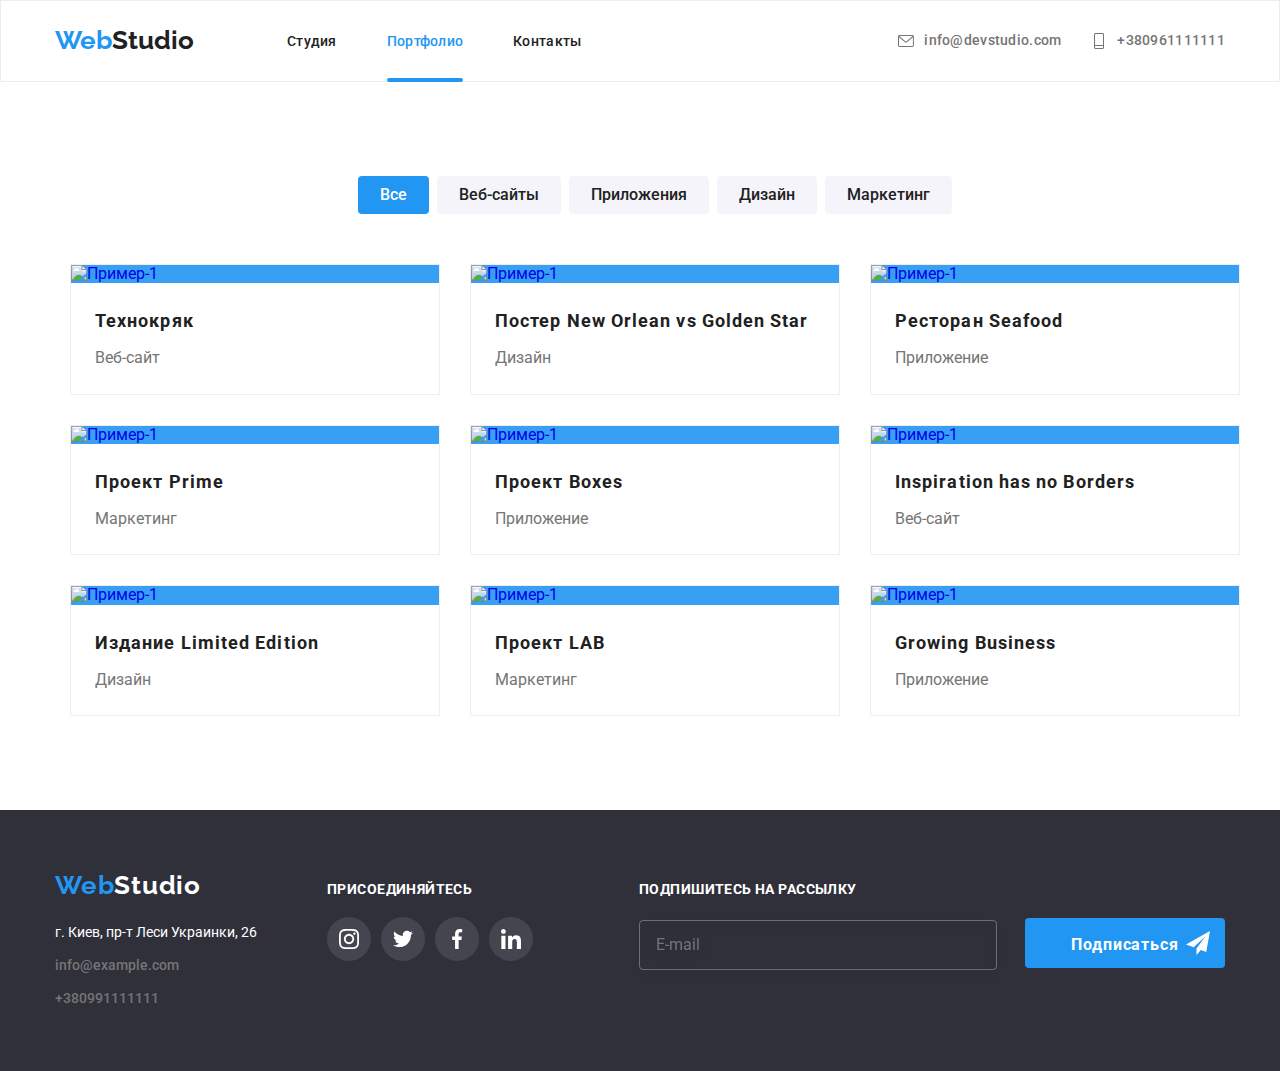
==== commit e1f3c385: "hw8" ====
--- a/portfolio.html
+++ b/portfolio.html
@@ -76,7 +76,7 @@
                 <a class="mobile-nav__link" href="./index.html">Студия</a>
               </li>
               <li class="mobile-nav__item">
-                <a class="mobile-nav__link" href="./portfolio.html"
+                <a class="mobile-nav__link--current" href="./portfolio.html"
                   >Портфолио</a
                 >
               </li>
@@ -654,8 +654,9 @@
                                     ./images/portfolio/project9-480@2x.jpg 2x"
                                     >
                                     <img
-                                    src="#"
-                                    alt="Пример-1"
+                                    src="./images/portfolio/project9-480@1x.jpg"
+                                    alt="Пример-1"
+                                    loading="lazy"
                                     />
                                 </picture>
                   <p class="flex-container__text">
@@ -674,68 +675,82 @@
         </div>
       </section>
     </main>
-     <footer class="footer">
+      <footer class="footer">
       <div class="footer__container container">
         <div class="footer-left">
-        <a class="logo--footer" href="index.html" lang="en"
-          ><span class="web">Web</span>Studio</a>
-        <address>
-          <ul class="contacts">
-            <li class="contacts__item">
-              <a href="#" class="contacts__address">г. Киев, пр-т Леси Украинки, 26</a>
-            </li>
-            <li class="contacts__item">
-              <a href="#" class="contacts__mail">info@example.com</a></li>
-            <li class="contacts__item">
-              <a href="#" class="contacts__tel">+380991111111</a></li>
+          <div class="footer-address">
+            <a class="logo--footer" href="index.html" lang="en"
+              ><span class="web">Web</span>Studio</a
+            >
+            <address>
+              <ul class="contacts">
+                <li class="contacts__item">
+                  <a href="#" class="contacts__address"
+                    >г. Киев, пр-т Леси Украинки, 26</a
+                  >
+                </li>
+                <li class="contacts__item">
+                  <a href="#" class="contacts__mail">info@example.com</a>
+                </li>
+                <li class="contacts__item">
+                  <a href="#" class="contacts__tel">+380991111111</a>
+                </li>
+              </ul>
+            </address>
+          </div>
+          <div class="footer-network">
+            <p class="footer-right__title">ПРИСОЕДИНЯЙТЕСЬ</p>
+            <ul class="footer-social">
+              <li class="footer-social__list">
+                <a href="#" class="footer-social__link">
+                  <svg class="footer-social__icon" width="20" height="20">
+                    <use href="./images/icons.svg#icon-instagram"></use>
+                  </svg>
+                </a>
+              </li>
+              <li class="footer-social__list">
+                <a href="#" class="footer-social__link">
+                  <svg class="footer-social__icon" width="20" height="20">
+                    <use href="./images/icons.svg#icon-twitter"></use>
+                  </svg>
+                </a>
+              </li>
+              <li class="footer-social__list">
+                <a href="#" class="footer-social__link">
+                  <svg class="footer-social__icon" width="20" height="20">
+                    <use href="./images/icons.svg#icon-facebook"></use>
+                  </svg>
+                </a>
+              </li>
+              <li class="footer-social__list">
+                <a href="#" class="footer-social__link">
+                  <svg class="footer-social__icon" width="20" height="20">
+                    <use href="./images/icons.svg#icon-linkedin"></use>
+                  </svg>
+                </a>
+              </li>
             </ul>
-          </address>
           </div>
-          <div class="right footer-right">
-            <p class="footer-right__title">ПРИСОЕДИНЯЙТЕСЬ</p>
-          <ul class="footer-social">
-            <li class="footer-social__list">
-              <a href="#" class="footer-social__link">
-                <svg class="footer-social__icon"  width="20" height="20">
-                  <use href="./images/icons.svg#icon-instagram"></use>
-                </svg>
-              </a>
-            </li>
-            <li class="footer-social__list">
-              <a href="#" class="footer-social__link">
-                <svg class="footer-social__icon"  width="20" height="20">
-                  <use href="./images/icons.svg#icon-twitter"></use>
-                </svg>
-              </a>
-            </li>
-            <li class="footer-social__list">
-              <a href="#" class="footer-social__link">
-                <svg class="footer-social__icon"  width="20" height="20">
-                  <use href="./images/icons.svg#icon-facebook"></use>
-                </svg>
-              </a>
-            </li>
-            <li class="footer-social__list">
-              <a href="#" class="footer-social__link">
-                <svg class="footer-social__icon"  width="20" height="20">
-                  <use href="./images/icons.svg#icon-linkedin"></use>
-                </svg>
-              </a>
-            </li>
-          </ul>
-          </div>
-          <div class="footer-subscribe">
-            <p class="footer-subscribe__title">ПОДПИШИТЕСЬ НА РАССЫЛКУ</p>
-              <form class="footer-form" name="email">
-                <label for="email" class="footer-form__label"></label>
-                  <input class="footer-form__input" type="email"  name="email" id="email"  placeholder="E-mail"/>
-              <button type="button" class="footer-form__button">Подписаться 
-                <svg class="footer-form__icon"  width="24" height="24">
-                  <use href="./images/icons.svg#icon-icon-send"></use>
-                </svg>
-              </button>
-            </form>
-              </div>
+        </div>
+        <form class="footer-form">
+          <p class="footer-subscribe__title">ПОДПИШИТЕСЬ НА РАССЫЛКУ</p>
+          <form class="footer-form" name="email">
+            <label for="email" class="footer-form__label"></label>
+            <input
+              class="footer-form__input"
+              type="email"
+              name="email"
+              id="email"
+              placeholder="E-mail"
+            />
+            <button type="button" class="footer-form__button">
+              Подписаться
+              <svg class="footer-form__icon" width="24" height="24">
+                <use href="./images/icons.svg#icon-icon-send"></use>
+              </svg>
+            </button>
+          </form>
+        </div>
       </div>
     </footer>
     <script src="./js/mobile-menu.js"></script>
--- a/css/main.min.css
+++ b/css/main.min.css
@@ -1,3 +1,3 @@
-.visually-hidden{position:absolute;clip:rect(1px 1px 1px 1px);clip:rect(1px, 1px, 1px, 1px);padding:0;border:0;height:1px;width:1px;overflow:hidden}body{text-decoration:none;background-color:#fff;color:#212121;font-family:Roboto, Raleway, sans-serif}p,h1,h2,h3,h4,h5,h6{margin:0}ul{list-style:none;margin:0;padding:0}*::before,*::after{box-sizing:border-box}.checbox{-webkit-appearance:none;-moz-appearance:none;appearance:none}.list{list-style:none}a{text-decoration:none;list-style:none}img{display:block;max-width:100%;height:auto}.title{display:none}.container{margin-left:auto;margin-right:auto;padding-left:15px;padding-right:15px}@media screen and (min-width: 480px){.container{width:480px}}@media screen and (min-width: 768px){.container{width:768px}}@media screen and (min-width: 1200px){.container{width:1200px}}.section{padding-top:60px;padding-bottom:60px}@media screen and (min-width: 1200px){.section{padding-top:94px;padding-bottom:94px}}.logo{color:#212121;font-family:Raleway, sans-serif;font-style:normal;font-weight:700;font-size:26px;text-decoration:none}@media screen and (min-width: 1200px){.logo{font-size:26px;line-height:1.2}}.web{color:#2196f3;font-family:Raleway, sans-serif;font-style:normal;font-weight:700;font-size:26px}.studio{color:#212121;font-family:Raleway, sans-serif;font-style:normal;font-weight:700;font-size:26px;text-decoration:none}.logo{display:flex;padding-top:24px;padding-bottom:25px}.modal{position:absolute;top:50%;left:50%;transform:translate(-50%, -50%) scale(1);background:#ffffff;box-shadow:0px 1px 3px rgba(0,0,0,0.12),0px 1px 1px rgba(0,0,0,0.14),0px 2px 1px rgba(0,0,0,0.2);border-radius:4px}@media screen and (max-width: 1199px){.modal{position:absolute;top:50%;left:50%;transform:translate(-50%, -50%);min-width:450px;min-height:609px}}@media screen and (min-width: 1200px){.modal{min-width:528px;min-height:581px}}.backdrop.is-hidden .modal{transform:translate(-50%, -50%) scale(0.9)}.backdrop{width:100vw;height:100vh;background:rgba(0,0,0,0.2);position:fixed;top:0;transition:opacity 250ms linear, visibility 250ms linear}.backdrop.is-hidden{visibility:hidden;opacity:0;pointer-events:none}.modal-form{display:flex;flex-direction:column;padding:40px;text-align:left}.modal-form__title{display:inline-block;font-weight:700;font-size:20px;line-height:1.15;letter-spacing:0.03em;color:#212121;margin-bottom:12px}@media screen and (max-width: 1199px){.modal-form__title{text-align:center}}.modal-form__checkbox{position:absolute;width:1px;height:1px;margin:-1px;border:0;padding:0;white-space:nowrap;clip-path:inset(100%);clip:rect(0 0 0 0);overflow:hidden}.modal-form__label{font-size:12px;line-height:1.16;letter-spacing:0.01em;color:#757575}.modal-form .modal-form__label+.modal-form__label{margin-top:10px}.modal-form__image{display:block;position:relative;margin-top:4px}.modal-form__input{width:100%;height:40px;padding-left:42px;border:1px solid rgba(33,33,33,0.2);border-radius:4px;transition:border 250ms linear}.modal-form__input:focus,.modal-form__comment:focus{outline:none;border-color:#2196f3}.modal-form__comment{display:block;width:100%;height:120px;margin-top:4px;border:1px solid rgba(33,33,33,0.2);border-radius:4px;padding:12px 16px;resize:none;transition:border 250ms linear}.modal-form__comment::placeholder{font-size:14px;line-height:1.14;letter-spacing:0.01em;color:rgba(117,117,117,0.5)}.modal-form__icon{display:block;position:absolute;top:50%;left:12px;width:18px;height:18px;transform:translateY(-50%);transition:fill 250ms linear}.modal-form__input:focus+.modal-form__icon{fill:#2196f3}.modal-form__check{font-size:12px;line-height:1.16px;display:flex;justify-content:center;align-items:center;margin-top:20px;margin-bottom:30px}@media screen and (min-width: 1200px){.modal-form__check{font-size:14px;line-height:1.71px}}.modal-form__check::before{display:block;content:"";width:16px;height:15px;margin-right:7px;background-image:url(../images/vectorcheck.svg);transition:background-image 250ms linear}.modal-form__link{text-decoration:underline;color:#0000ee}.modal-form__checkbox:checked+.modal-form__check::before{background-image:url(../images/iconcheck.svg)}.modal-form__checkbox:focus+.modal-form__check::before{fill:#2196f3}.modal-form__button{padding:10px 55px;font-weight:700;font-size:16px;line-height:1.87;letter-spacing:0.06em;align-self:center;color:#ffffff;background:#2196f3;box-shadow:0px 4px 4px rgba(0,0,0,0.15);border-radius:4px;border:none;transition:background-color 250ms linear}.modal-form__button:hover,.modal-form__button:focus{background:#188ce8}.modal-btn{display:flex;justify-content:center;align-items:center;position:absolute;top:8px;right:8px;width:30px;height:30px;background-color:#ffffff;border:1px solid rgba(0,0,0,0.1);border-radius:50%}.modal-icon{transition:fill 250ms linear}.modal-btn:hover,.modal-btn:focus{fill:#2196f3}.burger{background-color:#fff;border:none;cursor:pointer;padding:0;line-height:0}.burger:hover,.burger:focus{fill:#2196f3}@media screen and (min-width: 768px){.burger{display:none}}.mobile-menu{display:flex;flex-direction:column;justify-content:space-between;position:fixed;z-index:100;top:0;left:0;width:100vw;height:100vh;padding:48px 40px;opacity:0;visibility:hidden;pointer-events:none;background-color:#fff;transition:opasity 250ms linear, visibility 250ms linear}.mobile-menu.is-open{opacity:1;visibility:visible;pointer-events:all}.close{position:absolute;top:10px;right:15px;background-color:#fff;border:none;cursor:pointer;padding:0;line-height:0}.close:hover,.close:focus{fill:#2196f3}.burger__icon,.close__icon{width:40px;height:40px}.mobile-nav__item:not(:last-child){margin-bottom:32px}.mobile-nav__link{font-weight:500;font-size:40px;line-height:1.17;text-align:center;letter-spacing:0.02em;color:#212121}.mobile-nav__link:hover,.mobile-nav__link:focus{color:#2196f3}.mobile-menu__auth{display:block}.mobile-auth{margin-bottom:64px}.mobile-auth__item:not(:last-child){margin-bottom:32px}.mobile-auth__tel{font-weight:500;font-size:34px;line-height:1.17;letter-spacing:0.02em;color:#2196f3}.mobile-auth__mail{font-weight:500;font-size:24px;line-height:1.16;letter-spacing:0.02em;color:#212121}.mobile-auth__mail:hover,.mobile-auth__mail:focus{color:#2196f3}.mobile-network{display:flex}.mobile-network__link{padding:10px;font-weight:500;font-size:18px;line-height:1.22;letter-spacing:0.02em;color:#2196f3}@media screen and (max-width: 479px){.mobile-network__link{font-size:4vw}}.mobile-network__item:not(:last-child){border-right:1px solid rgba(33,33,33,0.2)}.section__title{color:#212121;font-weight:700;font-size:28px;line-height:1.17;text-align:center;margin-bottom:30px}@media screen and (min-width: 1200px){.section__title{font-size:36px;line-height:1.17;margin-bottom:50px}}.team-social{display:flex;justify-content:center}.team-social__link{display:flex;width:44px;height:44px;align-items:center;justify-content:center;border-radius:50%;transition:fill 250ms linear, background-color 250ms linear}.team-social__icon{width:20px;height:20px;fill:#afb1b8}.team-social.social__item+.tiam-social__icon{margin-left:10px}.header{background-color:#fff;border:1px solid #ececec}.header .container{display:flex;align-items:center;justify-content:space-between}.main-nav{display:flex}.site-nav{display:flex}.site-nav--margin{margin-left:93px}@media screen and (max-width: 767px){.site-nav{display:none}}@media (min-width: 768px) and (max-width: 1199px){.site-nav{margin-left:88px}}.site-nav__item{display:inline-flex;vertical-align:middle;position:relative}.site-nav .site-nav__item+.site-nav__item{margin-left:50px}.site-nav__link--current{font-family:Roboto;font-weight:500;line-height:16px;font-size:14px;letter-spacing:0.02em;color:#2196f3;padding-bottom:32px;padding-top:32px;text-decoration:none}.site-nav__link--current::after{content:"";width:100%;height:4px;position:absolute;background:#2196f3;border-radius:2px;display:block;bottom:-1px}.site-nav__link{font-family:Roboto;font-weight:500;font-size:14px;line-height:16px;letter-spacing:0.02em;color:#212121}.site-nav__link{padding-bottom:32px;padding-top:32px;transition:color 250ms linear}.site-nav__link:hover,.site-nav__link:focus{color:#2196f3}@media screen and (max-width: 767px){.contact-nav{display:none}}@media screen and (min-width: 1200px){.contact-nav{display:flex;justify-content:center;align-items:center}}@media (min-width: 768px) and (max-width: 1199px){.contact-nav__item:not(:last-child){margin-bottom:10px}}@media (min-width: 1200px){.contact-nav .contact-nav__item+.contact-nav__item{margin-left:30px}}.contact-nav__link{color:#757575;font-family:Roboto, sans-serif;font-weight:500;font-size:14px;line-height:1.14;letter-spacing:0.02em;text-decoration:none}@media screen and (min-width: 1200px){.contact-nav__link{padding-top:32px;padding-bottom:32px}}.contact-nav__link:hover,.contact-nav__link:focus{color:#2196f3;fill:#2196f3}.contact-nav__link{display:flex;transition:color 250ms linear}.contact-nav__icon{margin-right:10px;fill:currentColor;justify-content:center;transition:fill 250ms linear}@media (min-width: 768px) and (max-width: 1199px){.contact-nav__icon{width:14px}}.contact-nav__icon:hover,.contact-nav__icon:focus{fill:#2196f3}.hero-section{max-width:1600px;height:400px;padding-top:118px;padding-bottom:118px;margin-left:auto;margin-right:auto;background-color:#c4c4c4;text-align:center;background-image:linear-gradient(rgba(47,48,58,0.4), rgba(47,48,58,0.4)),url("../images/hero/Hero480@1x.jpg");background-repeat:no-repeat;background-position:center;background-size:cover}@media screen and (min-device-pixel-ratio: 2), (min-resolution: 192dpi), (min-resolution: 2dppx){.hero-section{background-image:url("../images/hero/Hero480@2x.jpg")}}@media screen and (min-width: 768px){.hero-section{background-image:linear-gradient(rgba(47,48,58,0.4), rgba(47,48,58,0.4)),url("../images/hero/Hero768@1x.jpg")}}@media screen and (min-width: 768px) and (min-device-pixel-ratio: 2), screen and (min-width: 768px) and (min-resolution: 192dpi), screen and (min-width: 768px) and (min-resolution: 2dppx){.hero-section{background-image:url("../images/hero/Hero768@2x.jpg")}}@media screen and (min-width: 1200px){.hero-section{max-width:1600px;height:600px;padding-top:200px;padding-bottom:200px;background-image:linear-gradient(rgba(47,48,58,0.4), rgba(47,48,58,0.4)),url("../images/hero/Hero1200@1x.jpg")}}@media screen and (min-width: 1200px) and (min-device-pixel-ratio: 2), screen and (min-width: 1200px) and (min-resolution: 192dpi), screen and (min-width: 1200px) and (min-resolution: 2dppx){.hero-section{background-image:url("../images/hero/Hero1200@2x.jpg")}}.hero-section .hero-title{color:#fff;margin:0 auto;margin-bottom:30px;width:360px;font-weight:900;font-size:26px;line-height:1.6;letter-spacing:0.06em;text-transform:uppercase}.header-btn{padding:10px 32px;font-weight:700;font-size:16px;line-height:1.87;letter-spacing:0.06em;color:#fff;box-shadow:0px 4px 4px rgba(0,0,0,0.15);border-radius:4px;border:none;background-color:#2196f3;transition:background-color 250ms linear}.header-btn:hover,.header-btn:focus{background-color:#118ce8}@media screen and (max-width: 767px){.feature-list{display:block;margin-bottom:60px}}@media screen and (min-width: 768px){.feature-list{display:flex;flex-wrap:wrap;margin:-15px}}@media screen and (max-width: 767px){.feature-item:not(:last-child){margin-bottom:30px}}@media screen and (min-width: 768px){.feature-item{margin:15px;flex-basis:calc((100% - 60px) / 2)}}@media screen and (min-width: 1200px){.feature-item{flex-basis:calc((100% - 120px) / 4)}}.title-feature{list-style:none;text-align:center;color:#212121;font-weight:700;line-height:1.1;margin-bottom:10px;text-transform:uppercase}@media screen and (min-width: 768px){.title-feature{text-align:left}}.feature-icon-bg{display:flex;align-items:center;justify-content:center;height:120px;margin-bottom:30px;padding:25px 0;border-radius:4px;background-color:#f5f4fa}.feature__icon{width:70px;height:70px}@media screen and (max-width: 1199px){.business{display:none}}.section--other-padding{padding-top:0px}.business-list{display:flex;justify-content:space-between}.business-list__text{position:absolute;bottom:27px;left:83px;font-weight:700;font-size:14px;line-height:1.14;letter-spacing:0.03em;text-transform:uppercase;color:#fff}.business-list__work{position:relative}.business-list__work::before{display:block;position:absolute;content:"";width:100%;bottom:0;left:0;height:70px;background:rgba(47,48,58,0.8)}.section--background{background-color:#f5f4fa}@media screen and (max-width: 767px){.team-list{display:block}}@media screen and (min-width: 768px){.team-list{display:flex;flex-wrap:wrap;margin:-15px}}@media screen and (min-width: 1200px){.team-list{display:flex;justify-content:space-between}}.team-list__name{color:#212121;font-weight:500;font-size:16px;line-height:1.2;text-align:center;margin-bottom:10px}.team-list__item{background-color:#fff;box-shadow:0px 1px 3px rgba(0,0,0,0.12),0px 1px 1px rgba(0,0,0,0.14),0px 2px 1px rgba(0,0,0,0.2);border-radius:0px 0px 4px 4px}@media screen and (max-width: 767px){.team-list__item:not(:last-child){margin-bottom:30px}}@media screen and (min-width: 768px){.team-list__item{width:354px;margin:15px}}@media screen and (min-width: 1200px){.team-list__item{flex-basis:calc((100% - 120px) / 4)}}.team-list__info{padding-top:30px;padding-bottom:30px}.team-list__text{font-weight:400;font-size:16px;line-height:1.2;text-align:center;color:#757575}.team-list-social{margin-top:16px}.team-social__link:hover,.team-social__link:focus{background-color:#2196f3}.team-social__link:hover .team-social__icon,.team-social__link:focus .team-social__icon{fill:#ffffff}.clients-list{display:flex}@media screen and (max-width: 767px){.clients-list{flex-wrap:wrap;margin:-15px}}@media (min-width: 768px) and (max-width: 1199px){.clients-list{flex-wrap:wrap;margin:-15px}}@media screen and (min-width: 1200px){.clients-list{margin:-15px}}@media screen and (max-width: 767px){.clients-list__item{margin:15px;flex-basis:calc((100% - 60px) / 2)}}@media (min-width: 768px) and (max-width: 1199px){.clients-list__item{margin:15px;flex-basis:calc((100% - 90px) / 3)}}@media screen and (min-width: 1200px){.clients-list__item{margin:15px;flex-basis:calc((100% - 150px) / 6)}}.clients-list__link{display:flex;align-items:center;justify-content:center;height:92px;border:1px solid #afb1b8;border-radius:4px;color:#afb1b8;transition:color 250ms linear, border 250ms linear}.clients-list__link:hover,.clients-list__link:focus{color:#2196f3;border:1px solid #2196f3}.clients-list__icon{width:106px;fill:currentColor}.footer{padding-top:60px;padding-bottom:60px;background-color:#2f303a}@media screen and (max-width: 767px){.footer__container{display:block;text-align:center}}@media (min-width: 768px) and (max-width: 1199px){.footer__container{display:flex;flex-wrap:wrap;justify-content:space-around;align-items:baseline}}@media screen and (min-width: 1200px){.footer__container{display:flex;align-items:baseline}}.logo--footer{display:block;margin-bottom:20px;font-family:Raleway;font-weight:bold;font-size:26px;line-height:1.2;letter-spacing:0.03em;color:#fff}.contacts{font-family:Roboto, sans-serif;font-style:normal;font-size:14px;color:#fff;text-decoration:none;list-style:none;display:block}@media (min-width: 768px) and (max-width: 1199px){.contacts{display:flex;flex-direction:column;align-items:center;justify-content:center}}.contacts__item{margin-bottom:9px}.contacts__item:last-child{margin-bottom:0px}.contacts__address{font-family:Roboto, sans-serif;font-style:normal;font-weight:normal;font-size:14px;line-height:1.71;color:#fff;text-decoration:none}.contacts__mail{color:#757575;font-family:Roboto, sans-serif;font-style:normal;font-weight:500;font-size:14px;text-decoration:none;line-height:1.71;transition:color 250ms linear}.contacts__mail:hover,.contacts__mail:focus{color:#2196f3}.contacts__tel{color:#757575;font-family:Roboto, sans-serif;font-style:normal;font-weight:500;font-size:14px;text-decoration:none;line-height:1.71;transition:color 250ms linear}.contacts__tel:hover,.contacts__tel:focus{color:#2196f3}@media screen and (max-width: 767px){.footer-left{margin-bottom:60px}}@media (min-width: 768px) and (max-width: 1199px){.footer-left{display:flex;flex-direction:column;align-items:center;justify-content:center}}@media screen and (min-width: 1200px){.footer-left{width:231px}}.social-footer-list{display:flex;margin-top:0;margin-bottom:0;align-items:center;justify-content:center;margin-left:auto;margin-right:auto;padding-left:0}@media (min-width: 768px) and (max-width: 1199px){.footer-right{display:flex;flex-direction:column;align-items:center;justify-content:center}}@media screen and (min-width: 1200px){.footer-right{margin-left:70px}}@media screen and (max-width: 767px){.right{margin-bottom:60px}}@media screen and (min-width: 1200px){.right{width:206px}}.footer-right__title{font-family:Roboto;font-style:normal;font-weight:700;font-size:14px;line-height:16px;letter-spacing:0.03em;margin-bottom:20px;justify-content:center;color:#fff}.footer-social{display:flex;justify-content:center}.footer-social__list{width:44px;height:44px;margin-right:10px;list-style:none}.footer-social__link{display:flex;padding:0;width:44px;height:44px;background-color:rgba(255,255,255,0.1);border-radius:50%;justify-content:center;align-items:center;transition:background-color 250ms linear}.footer-social__link:hover,.footer-social__link:focus{fill:#fff;background-color:#2196f3}.footer-social__list:last-child{margin-right:0}.footer-social__icon{fill:#fff;transition:fill 250ms linear}.footer-social__icon:hover,.footer-social__icon:focus{fill:#fff}@media (min-width: 768px) and (max-width: 1199px){.footer-subscribe{text-align:center;margin-top:60px}}@media screen and (min-width: 1200px){.footer-subscribe{display:flex;flex-direction:column;margin-left:93px}}@media (min-width: 768px) and (max-width: 1199px){.footer-form{display:flex;flex-direction:column;width:450px;align-items:center;justify-content:center}}@media screen and (min-width: 1200px){.footer-form{display:flex}}.footer-subscribe__title{font-family:Roboto;font-style:normal;font-weight:700;font-size:14px;line-height:16px;letter-spacing:0.03em;margin-bottom:20px;justify-content:flex-end;color:#fff}.footer-form__input{width:358px;height:50px;border:1px solid rgba(255,255,255,0.3);filter:drop-shadow(0px 4px 4px rgba(0,0,0,0.15));border-radius:4px;background:#2f303a;margin-right:12px;padding-left:16px;color:#fff}@media screen and (max-width: 767px){.footer-form__input{width:100%;margin-bottom:20px}}@media (min-width: 768px) and (max-width: 1199px){.footer-form__input{margin-bottom:20px}}.footer-form__input:hover,.footer-form__input:focus{background:#2f303a}.footer-form__button{font-weight:700;font-size:16px;line-height:1.87;position:relative;display:flex;align-items:center;cursor:pointer;padding:10px 29px;letter-spacing:0.06em;min-width:200px;height:50px;background:#2196f3;border-radius:4px;border-color:transparent;color:#fff;transition:box-shadow 250ms linear, background-color 250ms linear}@media screen and (max-width: 767px){.footer-form__button{margin:0 auto}}@media screen and (min-width: 1200px){.footer-form__button{margin-left:12px}}.footer-form__button:focus,.footer-form__button:hover{box-shadow:0px 4px 4px rgba(0,0,0,0.15);background-color:#188ce8}.footer-form__icon{position:absolute;margin-left:10px;top:50%;transform:translateY(-50%);right:13px}.filter{display:flex;flex-wrap:wrap;margin-bottom:40px}@media screen and (max-width: 767px){.filter{display:flex;flex-wrap:wrap}}@media screen and (min-width: 768px){.filter{display:flex;justify-content:center;margin-bottom:30px}}@media screen and (min-width: 1200px){.filter{margin-bottom:50px}}.filter__button{font-weight:500;font-size:16px;padding:6px 22px;min-width:auto;line-height:1.6;text-align:center;background-color:#f5f4fa;color:#212121;border-radius:4px;border:none;transition:background-color 250ms linear, color 250ms linear,- box-shadow 250ms linear}.filter__button:hover,.filter__button:focus{color:#fff;background-color:#2196f3;box-shadow:0px 3px 1px rgba(0,0,0,0.1),0px 1px 2px rgba(0,0,0,0.08),0px 2px 2px rgba(0,0,0,0.12)}.btn-active{background-color:#2196f3;color:#ffffff}.filter__item:not(:last-child){margin-right:8px}@media screen and (max-width: 767px){.filter__item:nth-child(-n+3){margin-bottom:8px}}@media screen and (min-width: 768px){.filter__item{margin-bottom:0}}@media screen and (min-width: 768px){.flex-container{display:flex;flex-wrap:wrap;margin:-15px}}.flex-container__item{border:1px solid #eeeeee}@media screen and (min-width: 768px){.flex-container__item{width:354px;margin:15px;flex-basis:calc((100% - 60px) / 2)}}@media screen and (min-width: 1200px){.flex-container__item{width:370px;flex-basis:calc((100% - 90px) / 3)}}.flex-container__item:not(:last-child){margin-bottom:30px}.flex-container__info{padding:20px 24px}.flex-container__title{color:#212121;font-weight:700;font-size:18px;line-height:2;letter-spacing:0.06em;margin-bottom:4px}.flex-container__description{font-size:16px;line-height:1.9;color:#757575}.flex-container__link{display:block}.flex-container__item:hover,.flex-container__item:focus{box-shadow:0px 1px 1px rgba(0,0,0,0.12),0px 4px 4px rgba(0,0,0,0.06),1px 4px 6px rgba(0,0,0,0.16);transition:box-shadow 250ms linear}.flex-container__box{position:relative;width:100%;height:100%;background-color:rgba(33,150,243,0.9);overflow:hidden}.flex-container__text{position:absolute;top:0;left:0;height:100%;padding:63px 24px;font-size:18px;line-height:1.56;letter-spacing:0.03em;color:#fff;background-color:rgba(33,150,243,0.9);transform:translateY(100%);transition:transform 250ms linear}.flex-container__link:hover .flex-container__text,.flex-container__link:focus .flex-container__text{transform:translateY(0)}
+.visually-hidden{position:absolute;clip:rect(1px 1px 1px 1px);clip:rect(1px, 1px, 1px, 1px);padding:0;border:0;height:1px;width:1px;overflow:hidden}body{text-decoration:none;background-color:#fff;color:#212121;font-family:Roboto, Raleway, sans-serif}p,h1,h2,h3,h4,h5,h6{margin:0}ul{list-style:none;margin:0;padding:0}*::before,*::after{box-sizing:border-box}.checbox{-webkit-appearance:none;-moz-appearance:none;appearance:none}.list{list-style:none}a{text-decoration:none;list-style:none}img{display:block;max-width:100%;height:auto}.title{display:none}.container{margin:0 auto;padding-left:15px;padding-right:15px}@media screen and (min-width: 480px){.container{width:480px}}@media screen and (min-width: 768px){.container{width:768px}}@media screen and (min-width: 1200px){.container{width:1200px}}.section{padding-top:60px;padding-bottom:60px}@media screen and (min-width: 1200px){.section{padding-top:94px;padding-bottom:94px}}.logo{color:#212121;font-family:Raleway, sans-serif;font-style:normal;font-weight:700;font-size:26px;text-decoration:none}@media screen and (min-width: 1200px){.logo{font-size:26px;line-height:1.2}}.web{color:#2196f3;font-family:Raleway, sans-serif;font-style:normal;font-weight:700;font-size:26px}.studio{color:#212121;font-family:Raleway, sans-serif;font-style:normal;font-weight:700;font-size:26px;text-decoration:none}.logo{display:flex;padding-top:24px;padding-bottom:25px}.modal{position:absolute;width:100%;min-height:581px;top:50%;left:50%;transform:translate(-50%, -50%) scale(1) rotate(0deg);background-color:#ffffff;box-shadow:0px 1px 3px rgba(0,0,0,0.12),0px 1px 1px rgba(0,0,0,0.14),0px 2px 1px rgba(0,0,0,0.2);border-radius:4px;transition:transform 500ms linear}@media screen and (min-width: 480px){.modal{width:450px}}@media screen and (min-width: 1200px){.modal{width:528px}}.backdrop.is-hidden .modal{transform:translate(-50%, -50%) scale(0.1) rotate(180deg);transition:transform 500ms linear}.backdrop{width:100vw;height:100vh;background:rgba(0,0,0,0.2);position:fixed;top:0;transition:opacity 250ms linear, visibility 250ms linear}.backdrop.is-hidden{visibility:hidden;opacity:0;pointer-events:none}.modal-form{display:flex;flex-direction:column;padding:40px}.modal-form__title{display:inline-block;font-weight:700;font-size:20px;line-height:1.15;letter-spacing:0.03em;color:#212121;margin-bottom:12px}@media screen and (max-width: 1199px){.modal-form__title{text-align:center}}.modal-form__box{position:absolute;width:1px;height:1px;margin:-1px;border:0;padding:0;white-space:nowrap;clip-path:inset(100%);clip:rect(0 0 0 0);overflow:hidden}.modal-form__label{font-size:12px;line-height:1.16;letter-spacing:0.01em;color:#757575}.modal-form .modal-form__label+.modal-form__label{margin-top:10px}.modal-form__image{display:block;position:relative;margin-top:4px}.modal-form__input{width:100%;height:40px;padding-left:42px;border:1px solid rgba(33,33,33,0.2);border-radius:4px;transition:border 250ms linear}.modal-form__input:focus,.modal-form__comment:focus{outline:none;border-color:#2196f3}.modal-form__comment{display:block;width:100%;height:120px;margin-top:4px;border:1px solid rgba(33,33,33,0.2);border-radius:4px;padding:12px 16px;resize:none;transition:border 250ms linear}.modal-form__comment::placeholder{font-size:14px;line-height:1.14;letter-spacing:0.01em;color:rgba(117,117,117,0.5)}.modal-form__icon{display:block;position:absolute;top:50%;left:12px;width:18px;height:18px;transform:translateY(-50%);transition:fill 250ms linear}.modal-form__input:focus+.modal-form__icon{fill:#2196f3}.modal-form__check{margin-bottom:10px;margin-top:20px;font-size:12px;line-height:1.67;letter-spacing:0.01em;color:#212121}.modal-form__checkbox{position:relative;padding-left:24px}@media screen and (min-width: 1200px){.modal-form__checkbox{padding-left:0}}@media screen and (min-width: 1200px) and (min-width: 480px){.modal-form__checkbox{display:flex;justify-content:center;align-items:center;margin-bottom:30px;font-size:12px;line-height:1.17;letter-spacing:0.03em;color:#757575;cursor:pointer}}@media screen and (min-width: 1200px) and (min-width: 1200px){.modal-form__checkbox{font-size:14px;line-height:1.71}}.modal-form__checkbox::before{position:absolute;top:2px;left:0;display:block;content:"";width:16px;height:15px;margin-right:7px;cursor:pointer;border:2px solid #212121;border-radius:2px;transition:border-color 250ms linear}@media screen and (min-width: 480px){.modal-form__checkbox::before{top:0}}@media screen and (min-width: 1200px){.modal-form__checkbox::before{position:static}}.modal-form__checkbox::before:hover::before{border-color:#2196f3}.modal-form__link{text-decoration:underline;color:#2196f3}.modal-form__box:checked+.modal-form__check::before{border:none;background-image:url(../images/iconcheck.svg)}.modal-form__checkbox:focus+.modal-form__check::before{fill:#2196f3}.modal-form__button{padding:10px 55px;font-weight:700;font-size:16px;line-height:1.87;letter-spacing:0.06em;align-self:center;color:#ffffff;background:#2196f3;box-shadow:0px 4px 4px rgba(0,0,0,0.15);border-radius:4px;border:none;transition:background-color 250ms linear}.modal-form__button:hover,.modal-form__button:focus{background:#188ce8}.modal-btn{display:flex;justify-content:center;align-items:center;position:absolute;top:8px;right:8px;width:30px;height:30px;background-color:#ffffff;border:1px solid rgba(0,0,0,0.1);border-radius:50%}.modal-icon{transition:fill 250ms linear}.modal-btn:hover,.modal-btn:focus{fill:#2196f3}.burger{background-color:#fff;border:none;cursor:pointer;padding:0;line-height:0}.burger:hover,.burger:focus{fill:#2196f3}@media screen and (min-width: 768px){.burger{display:none}}.mobile-menu{display:flex;flex-direction:column;justify-content:space-between;position:fixed;z-index:100;top:0;left:0;width:100vw;height:100vh;padding:48px 40px;opacity:0;visibility:hidden;pointer-events:none;background-color:#fff;transition:visibility 250ms linear, opacity 250ms linear}@media screen and (min-width: 767px){.mobile-menu{display:none}}.mobile-menu.is-open{opacity:1;visibility:visible;pointer-events:all}.close{position:absolute;top:10px;right:15px;background-color:#fff;border:none;cursor:pointer;padding:0;line-height:0}.close:hover,.close:focus{fill:#2196f3}.burger__icon,.close__icon{width:40px;height:40px}.mobile-nav__item:not(:last-child){margin-bottom:32px}.mobile-nav__link{font-weight:500;font-size:40px;line-height:1.17;text-align:center;letter-spacing:0.02em;color:#212121}.mobile-nav__link:hover,.mobile-nav__link:focus{color:#2196f3}.mobile-nav{margin-bottom:30px}.mobile-nav__link--current{font-weight:500;font-size:40px;line-height:1.17;text-align:center;letter-spacing:0.02em;color:#2196f3}.mobile-menu__auth{display:block}.mobile-auth{margin-bottom:64px}.mobile-auth__item:not(:last-child){margin-bottom:32px}.mobile-auth__tel{font-weight:500;font-size:34px;line-height:1.17;letter-spacing:0.02em;color:#2196f3}.mobile-auth__mail{font-weight:500;font-size:24px;line-height:1.16;letter-spacing:0.02em;color:#212121}.mobile-auth__mail:hover,.mobile-auth__mail:focus{color:#2196f3}.mobile-network{display:flex}.mobile-network__link{padding:10px;font-weight:500;font-size:18px;line-height:1.22;letter-spacing:0.02em;color:#2196f3}@media screen and (max-width: 479px){.mobile-network__link{font-size:4vw}}.mobile-network__item:not(:last-child){border-right:1px solid rgba(33,33,33,0.2)}.section__title{color:#212121;font-weight:700;font-size:28px;line-height:1.17;text-align:center;margin-bottom:30px}@media screen and (min-width: 1200px){.section__title{font-size:36px;line-height:1.17;margin-bottom:50px}}.team-social{display:flex;justify-content:center}.team-social__link{display:flex;width:44px;height:44px;align-items:center;justify-content:center;border-radius:50%;transition:fill 250ms linear, background-color 250ms linear}.team-social__icon{width:20px;height:20px;fill:#afb1b8}.team-social.social__item+.tiam-social__icon{margin-left:10px}.header{background-color:#fff;border:1px solid #ececec}.header .container{display:flex;align-items:center;justify-content:space-between}.main-nav{display:flex}.site-nav{display:flex}.site-nav--margin{margin-left:93px}@media screen and (max-width: 767px){.site-nav{display:none}}@media (min-width: 768px) and (max-width: 1199px){.site-nav{margin-left:88px}}.site-nav__item{display:inline-flex;vertical-align:middle;position:relative}.site-nav .site-nav__item+.site-nav__item{margin-left:50px}.site-nav__link--current{font-family:Roboto;font-weight:500;line-height:16px;font-size:14px;letter-spacing:0.02em;color:#2196f3;padding-bottom:32px;padding-top:32px;text-decoration:none}.site-nav__link--current::after{content:"";width:100%;height:4px;position:absolute;background:#2196f3;border-radius:2px;display:block;bottom:-1px}.site-nav__link{font-family:Roboto;font-weight:500;font-size:14px;line-height:16px;letter-spacing:0.02em;color:#212121}.site-nav__link{padding-bottom:32px;padding-top:32px;transition:color 250ms linear}.site-nav__link:hover,.site-nav__link:focus{color:#2196f3}@media screen and (max-width: 767px){.contact-nav{display:none}}@media screen and (min-width: 1200px){.contact-nav{display:flex;justify-content:center;align-items:center}}@media (min-width: 768px) and (max-width: 1199px){.contact-nav__item:not(:last-child){margin-bottom:10px}}@media (min-width: 1200px){.contact-nav .contact-nav__item+.contact-nav__item{margin-left:30px}}.contact-nav__link{color:#757575;font-family:Roboto, sans-serif;font-weight:500;font-size:14px;line-height:1.14;letter-spacing:0.02em;text-decoration:none}@media screen and (min-width: 1200px){.contact-nav__link{padding-top:32px;padding-bottom:32px}}.contact-nav__link:hover,.contact-nav__link:focus{color:#2196f3;fill:#2196f3}.contact-nav__link{display:flex;transition:color 250ms linear}.contact-nav__icon{margin-right:10px;fill:currentColor;justify-content:center;transition:fill 250ms linear}@media (min-width: 768px) and (max-width: 1199px){.contact-nav__icon{width:14px}}.contact-nav__icon:hover,.contact-nav__icon:focus{fill:#2196f3}@media (min-width: 768px) and (max-width: 1199px){.mail{padding-top:10px}}@media (min-width: 768px) and (max-width: 1199px){.tel{padding-bottom:10px}}.hero-section{max-width:1600px;height:400px;padding-top:118px;padding-bottom:118px;margin-left:auto;margin-right:auto;background-color:#c4c4c4;text-align:center;background-image:linear-gradient(rgba(47,48,58,0.4), rgba(47,48,58,0.4)),url("../images/hero/Hero480@1x.jpg");background-repeat:no-repeat;background-position:center;background-size:cover}@media screen and (min-device-pixel-ratio: 2), (min-resolution: 192dpi), (min-resolution: 2dppx){.hero-section{background-image:linear-gradient(rgba(47,48,58,0.4), rgba(47,48,58,0.4)),url("../images/hero/Hero480@2x.jpg")}}@media screen and (min-width: 768px){.hero-section{background-image:linear-gradient(rgba(47,48,58,0.4), rgba(47,48,58,0.4)),url("../images/hero/Hero768@1x.jpg")}}@media screen and (min-width: 768px) and (min-device-pixel-ratio: 2), screen and (min-width: 768px) and (min-resolution: 192dpi), screen and (min-width: 768px) and (min-resolution: 2dppx){.hero-section{background-image:linear-gradient(rgba(47,48,58,0.4), rgba(47,48,58,0.4)),url("../images/hero/Hero768@2x.jpg")}}@media screen and (min-width: 1200px){.hero-section{max-width:1600px;height:600px;padding-top:200px;padding-bottom:200px;background-image:linear-gradient(rgba(47,48,58,0.4), rgba(47,48,58,0.4)),url("../images/hero/Hero1200@1x.jpg")}}@media screen and (min-width: 1200px) and (min-device-pixel-ratio: 2), screen and (min-width: 1200px) and (min-resolution: 192dpi), screen and (min-width: 1200px) and (min-resolution: 2dppx){.hero-section{background-image:linear-gradient(rgba(47,48,58,0.4), rgba(47,48,58,0.4)),url("../images/hero/Hero1200@2x.jpg")}}.hero-section .hero-title{color:#fff;margin:0 auto;margin-bottom:30px;font-weight:900;font-size:26px;line-height:1.6;letter-spacing:0.06em;text-transform:uppercase}@media screen and (min-width: 1200px){.hero-section{font-size:44px;line-height:1.36}}.header-btn{padding:10px 32px;font-weight:700;font-size:16px;line-height:1.87;letter-spacing:0.06em;color:#fff;box-shadow:0px 4px 4px rgba(0,0,0,0.15);border-radius:4px;border:none;background-color:#2196f3;transition:background-color 250ms linear}.header-btn:hover,.header-btn:focus{background-color:#118ce8}@media screen and (max-width: 767px){.feature-list{display:block;margin-bottom:60px}}@media screen and (min-width: 768px){.feature-list{display:flex;flex-wrap:wrap;margin:-15px}}@media screen and (max-width: 767px){.feature-item:not(:last-child){margin-bottom:30px}}@media screen and (min-width: 768px){.feature-item{margin:15px;flex-basis:calc((100% - 60px) / 2)}}@media screen and (min-width: 1200px){.feature-item{flex-basis:calc((100% - 120px) / 4)}}.title-feature{list-style:none;text-align:center;color:#212121;font-weight:700;line-height:1.1;margin-bottom:10px;text-transform:uppercase}@media screen and (min-width: 768px){.title-feature{text-align:left}}.feature-icon-bg{display:flex;align-items:center;justify-content:center;height:120px;margin-bottom:30px;border-radius:4px;background-color:#f5f4fa}.feature__icon{width:70px;height:70px}.feature-text{line-height:1.71;color:#757575}@media screen and (max-width: 1199px){.business{display:none}}.section--other-padding{padding-top:0px}.business-list{display:flex;justify-content:space-between}.business-list__text{position:absolute;bottom:27px;left:83px;font-weight:700;font-size:14px;line-height:1.14;letter-spacing:0.03em;text-transform:uppercase;color:#fff}.business-list__work{position:relative}.business-list__work::before{display:block;position:absolute;content:"";width:100%;bottom:0;left:0;height:70px;background:rgba(47,48,58,0.8)}.section--background{background-color:#f5f4fa}@media screen and (max-width: 767px){.team-list{display:block}}@media screen and (min-width: 768px){.team-list{display:flex;flex-wrap:wrap;margin:-15px}}@media screen and (min-width: 1200px){.team-list{display:flex;justify-content:space-between}}.team-list__name{color:#212121;font-weight:500;font-size:16px;line-height:1.2;text-align:center;margin-bottom:10px}.team-list__item{background-color:#fff;box-shadow:0px 1px 3px rgba(0,0,0,0.12),0px 1px 1px rgba(0,0,0,0.14),0px 2px 1px rgba(0,0,0,0.2);border-radius:0px 0px 4px 4px}@media screen and (max-width: 767px){.team-list__item:not(:last-child){margin-bottom:30px}}@media screen and (min-width: 768px){.team-list__item{width:354px;margin:15px}}@media screen and (min-width: 1200px){.team-list__item{flex-basis:calc((100% - 120px) / 4)}}.team-list__info{padding:30px 32px}.team-list__text{font-weight:400;font-size:16px;line-height:1.2;text-align:center;color:#757575}.team-list-social{margin-top:16px}.team-social__link:hover,.team-social__link:focus{background-color:#2196f3}.team-social__link:hover .team-social__icon,.team-social__link:focus .team-social__icon{fill:#ffffff}.clients-list{display:flex}@media screen and (max-width: 767px){.clients-list{flex-wrap:wrap;margin:-15px}}@media (min-width: 768px) and (max-width: 1199px){.clients-list{flex-wrap:wrap;margin:-15px}}@media screen and (min-width: 1200px){.clients-list{margin:-15px}}.clients-list__item{height:92px;margin:15px}@media screen and (max-width: 767px){.clients-list__item{margin:15px;flex-basis:calc((100% - 60px) / 2)}}@media (min-width: 768px) and (max-width: 1199px){.clients-list__item{margin:15px;flex-basis:calc((100% - 90px) / 3)}}@media screen and (min-width: 1200px){.clients-list__item{margin:15px;flex-basis:calc((100% - 150px) / 6)}}.clients-list__link{display:flex;align-items:center;justify-content:center;width:100%;height:100%;border:1px solid #afb1b8;border-radius:4px;color:#afb1b8;transition:color 250ms linear, border 250ms linear}.clients-list__link:hover,.clients-list__link:focus{color:#2196f3;border:1px solid #2196f3}.clients-list__icon{width:106px;fill:currentColor}.footer{padding-top:60px;padding-bottom:60px;background-color:#2f303a}@media screen and (min-width: 1200px){.footer__container{display:flex;align-items:baseline;justify-content:space-between}}.logo--footer{display:block;margin-bottom:20px;font-family:Raleway;font-weight:bold;font-size:26px;line-height:1.2;letter-spacing:0.03em;color:#fff}.contacts{font-family:Roboto, sans-serif;font-style:normal;font-size:14px;color:#fff;text-decoration:none;list-style:none;display:block}@media (min-width: 768px) and (max-width: 1199px){.contacts{display:flex;flex-direction:column;align-items:center;justify-content:center}}.contacts__item{margin-bottom:9px}.contacts__item:last-child{margin-bottom:0px}.contacts__address{font-family:Roboto, sans-serif;font-style:normal;font-weight:normal;font-size:14px;line-height:1.71;color:#fff;text-decoration:none}.contacts__mail{color:#757575;font-family:Roboto, sans-serif;font-style:normal;font-weight:500;font-size:14px;text-decoration:none;line-height:1.71;transition:color 250ms linear}.contacts__mail:hover,.contacts__mail:focus{color:#2196f3}.contacts__tel{color:#757575;font-family:Roboto, sans-serif;font-style:normal;font-weight:500;font-size:14px;text-decoration:none;line-height:1.71;transition:color 250ms linear}.contacts__tel:hover,.contacts__tel:focus{color:#2196f3}.footer-left{text-align:center;margin-bottom:60px}@media screen and (min-width: 768px){.footer-left{margin-bottom:60px;display:flex;align-items:baseline;justify-content:space-around}}@media screen and (min-width: 1200px){.footer-left{margin-bottom:0;text-align:left}}.footer-address{margin-bottom:60px;margin-bottom:60px}@media screen and (min-width: 768px){.footer-address{margin-bottom:0}}@media screen and (min-width: 1200px){.footer-address{margin-right:70px}}.social-footer-list{display:flex;margin-top:0;margin-bottom:0;align-items:center;justify-content:center;margin-left:auto;margin-right:auto;padding-left:0}@media (min-width: 768px) and (max-width: 1199px){.footer-right{display:flex;flex-direction:column;align-items:center;justify-content:center}}@media screen and (min-width: 1200px){.footer-right{margin-left:70px}}@media screen and (max-width: 767px){.right{margin-bottom:60px}}@media screen and (min-width: 1200px){.right{width:206px}}.footer-right__title{font-family:Roboto;font-style:normal;font-weight:700;font-size:14px;line-height:16px;letter-spacing:0.03em;margin-bottom:20px;justify-content:center;color:#fff}.footer-social{display:flex;justify-content:center}.footer-social__list{width:44px;height:44px;margin-right:10px;list-style:none}.footer-social__link{display:flex;padding:0;width:44px;height:44px;background-color:rgba(255,255,255,0.1);border-radius:50%;justify-content:center;align-items:center;transition:background-color 250ms linear}.footer-social__link:hover,.footer-social__link:focus{fill:#fff;background-color:#2196f3}.footer-social__list:last-child{margin-right:0}.footer-social__icon{fill:#fff;transition:fill 250ms linear}.footer-social__icon:hover,.footer-social__icon:focus{fill:#fff}.footer-form{text-align:center}@media screen and (min-width: 1200px){.footer-form{text-align:left}}.footer-subscribe__title{margin-bottom:20px;font-weight:700;font-size:14px;line-height:1.14;letter-spacing:0.03em;text-transform:uppercase;color:#fff}.footer-form__input{width:100%;min-height:50px;padding:15px 16px;margin-bottom:20px;border:1px solid rgba(255,255,255,0.3);filter:drop-shadow(0px 4px 4px rgba(0,0,0,0.15));border-radius:4px;background-color:inherit;color:#fff}@media screen and (min-width: 768px){.footer-form__input{display:block;width:450px;margin:0 auto 20px}}@media screen and (min-width: 1200px){.footer-form__input{display:inline;width:358px;margin:0 12px 0 0}}.footer-form__input:hover,.footer-form__input:focus{background:#2f303a}.footer-form__button{font-weight:700;font-size:16px;line-height:1.87;position:relative;align-items:center;cursor:pointer;padding:10px 29px;letter-spacing:0.06em;min-width:200px;height:50px;background:#2196f3;border-radius:4px;border-color:transparent;color:#fff;transition:box-shadow 250ms linear, background-color 250ms linear}@media screen and (max-width: 767px){.footer-form__button{margin:0 auto}}@media screen and (min-width: 1200px){.footer-form__button{margin-left:12px}}.footer-form__button:focus,.footer-form__button:hover{box-shadow:0px 4px 4px rgba(0,0,0,0.15);background-color:#188ce8}.footer-form__icon{position:absolute;margin-left:10px;top:50%;transform:translateY(-50%);right:13px}.filter{display:flex;flex-wrap:wrap;margin-bottom:40px}@media screen and (max-width: 767px){.filter{display:flex;flex-wrap:wrap}}@media screen and (min-width: 768px){.filter{display:flex;justify-content:center;margin-bottom:30px}}@media screen and (min-width: 1200px){.filter{margin-bottom:50px}}.filter__button{font-weight:500;font-size:16px;padding:6px 22px;min-width:auto;line-height:1.6;text-align:center;background-color:#f5f4fa;color:#212121;border-radius:4px;border:none;transition:background-color 250ms linear, color 250ms linear,+ box-shadow 250ms linear}.filter__button:hover,.filter__button:focus{color:#fff;background-color:#2196f3;box-shadow:0px 3px 1px rgba(0,0,0,0.1),0px 1px 2px rgba(0,0,0,0.08),0px 2px 2px rgba(0,0,0,0.12)}.btn-active{background-color:#2196f3;color:#ffffff}.filter__item:not(:last-child){margin-right:8px}@media screen and (max-width: 767px){.filter__item:nth-child(-n+3){margin-bottom:8px}}@media screen and (min-width: 768px){.filter__item{margin-bottom:0}}@media screen and (min-width: 768px){.flex-container{display:flex;flex-wrap:wrap;margin:-15px}}.flex-container__item{border:1px solid #eeeeee;margin-bottom:30px}@media screen and (min-width: 768px){.flex-container__item{width:354px;margin:15px;flex-basis:calc((100% - 60px) / 2)}}@media screen and (min-width: 1200px){.flex-container__item{width:370px;flex-basis:calc((100% - 90px) / 3)}}.flex-container__info{padding:20px 24px}.flex-container__title{color:#212121;font-weight:700;font-size:18px;line-height:2;letter-spacing:0.06em;margin-bottom:4px}.flex-container__description{font-size:16px;line-height:1.9;color:#757575}.flex-container__link{display:block}.flex-container__item:hover,.flex-container__item:focus{box-shadow:0px 1px 1px rgba(0,0,0,0.12),0px 4px 4px rgba(0,0,0,0.06),1px 4px 6px rgba(0,0,0,0.16);transition:box-shadow 250ms linear}.flex-container__box{position:relative;width:100%;height:100%;background-color:rgba(33,150,243,0.9);overflow:hidden}.flex-container__text{position:absolute;top:0;left:0;height:100%;padding:63px 24px;font-size:18px;line-height:1.56;letter-spacing:0.03em;color:#fff;background-color:rgba(33,150,243,0.9);transform:translateY(101%);transition:transform 250ms linear}.flex-container__link:hover .flex-container__text,.flex-container__link:focus .flex-container__text{transform:translateY(0)}
 /*# sourceMappingURL=main.min.css.map */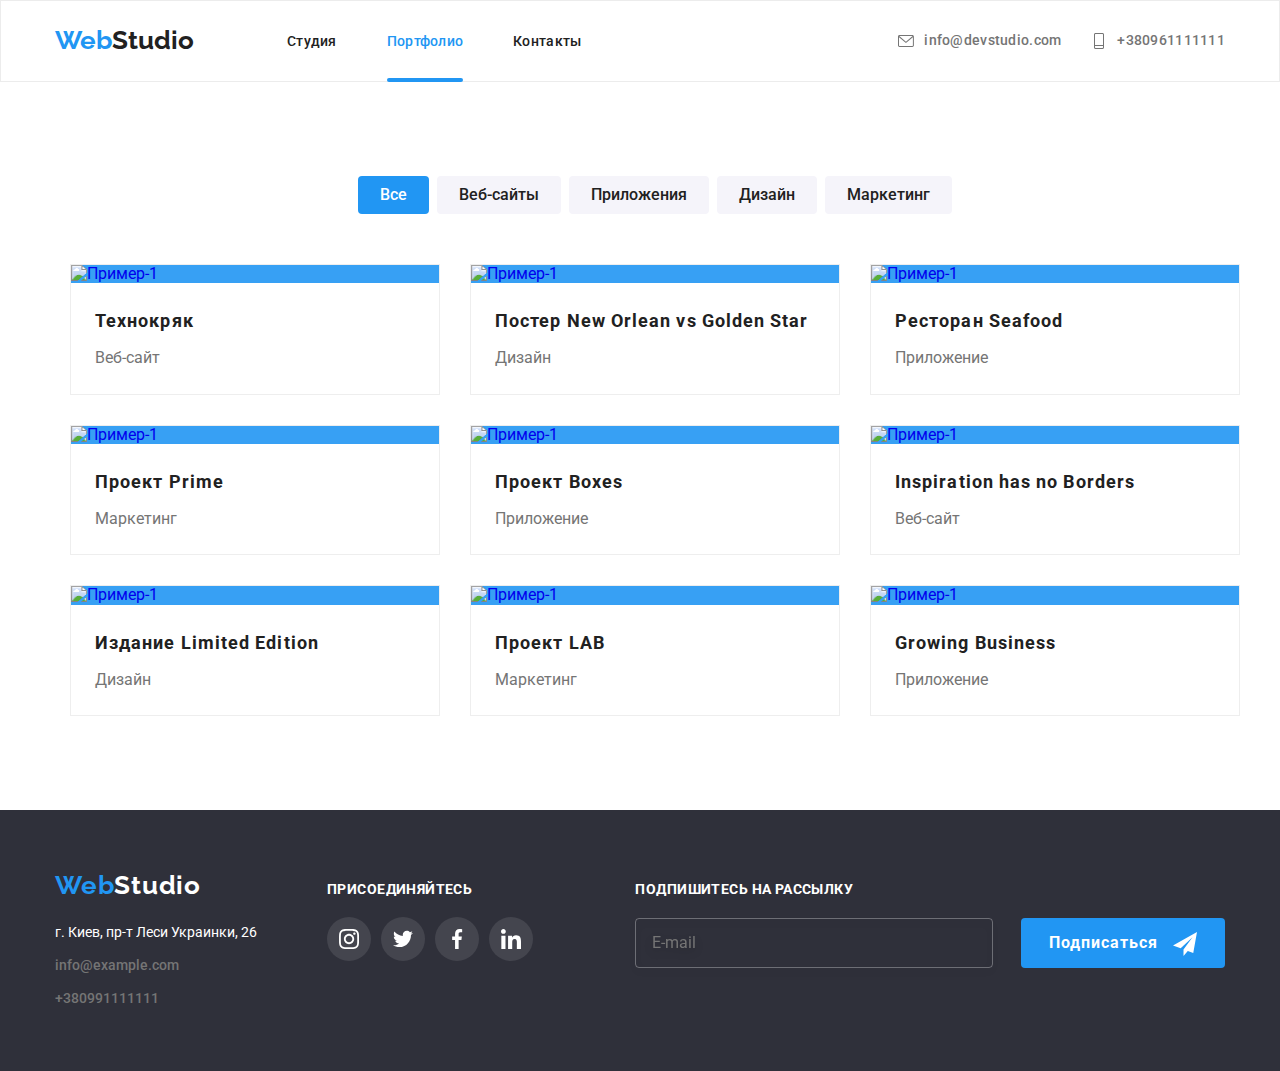
==== commit 343a6c48: "hw8" ====
--- a/portfolio.html
+++ b/portfolio.html
@@ -178,6 +178,7 @@
                                     <img
                                     src="#"
                                     alt="Пример-1"
+                                    loading="lazy"
                                     />
                                 </picture>
                   <p class="flex-container__text">
@@ -745,7 +746,7 @@
             />
             <button type="button" class="footer-form__button">
               Подписаться
-              <svg class="footer-form__icon" width="24" height="24">
+              <svg class="footer-form__icon">
                 <use href="./images/icons.svg#icon-icon-send"></use>
               </svg>
             </button>
--- a/css/main.min.css
+++ b/css/main.min.css
@@ -1,3 +1,3 @@
-.visually-hidden{position:absolute;clip:rect(1px 1px 1px 1px);clip:rect(1px, 1px, 1px, 1px);padding:0;border:0;height:1px;width:1px;overflow:hidden}body{text-decoration:none;background-color:#fff;color:#212121;font-family:Roboto, Raleway, sans-serif}p,h1,h2,h3,h4,h5,h6{margin:0}ul{list-style:none;margin:0;padding:0}*::before,*::after{box-sizing:border-box}.checbox{-webkit-appearance:none;-moz-appearance:none;appearance:none}.list{list-style:none}a{text-decoration:none;list-style:none}img{display:block;max-width:100%;height:auto}.title{display:none}.container{margin:0 auto;padding-left:15px;padding-right:15px}@media screen and (min-width: 480px){.container{width:480px}}@media screen and (min-width: 768px){.container{width:768px}}@media screen and (min-width: 1200px){.container{width:1200px}}.section{padding-top:60px;padding-bottom:60px}@media screen and (min-width: 1200px){.section{padding-top:94px;padding-bottom:94px}}.logo{color:#212121;font-family:Raleway, sans-serif;font-style:normal;font-weight:700;font-size:26px;text-decoration:none}@media screen and (min-width: 1200px){.logo{font-size:26px;line-height:1.2}}.web{color:#2196f3;font-family:Raleway, sans-serif;font-style:normal;font-weight:700;font-size:26px}.studio{color:#212121;font-family:Raleway, sans-serif;font-style:normal;font-weight:700;font-size:26px;text-decoration:none}.logo{display:flex;padding-top:24px;padding-bottom:25px}.modal{position:absolute;width:100%;min-height:581px;top:50%;left:50%;transform:translate(-50%, -50%) scale(1) rotate(0deg);background-color:#ffffff;box-shadow:0px 1px 3px rgba(0,0,0,0.12),0px 1px 1px rgba(0,0,0,0.14),0px 2px 1px rgba(0,0,0,0.2);border-radius:4px;transition:transform 500ms linear}@media screen and (min-width: 480px){.modal{width:450px}}@media screen and (min-width: 1200px){.modal{width:528px}}.backdrop.is-hidden .modal{transform:translate(-50%, -50%) scale(0.1) rotate(180deg);transition:transform 500ms linear}.backdrop{width:100vw;height:100vh;background:rgba(0,0,0,0.2);position:fixed;top:0;transition:opacity 250ms linear, visibility 250ms linear}.backdrop.is-hidden{visibility:hidden;opacity:0;pointer-events:none}.modal-form{display:flex;flex-direction:column;padding:40px}.modal-form__title{display:inline-block;font-weight:700;font-size:20px;line-height:1.15;letter-spacing:0.03em;color:#212121;margin-bottom:12px}@media screen and (max-width: 1199px){.modal-form__title{text-align:center}}.modal-form__box{position:absolute;width:1px;height:1px;margin:-1px;border:0;padding:0;white-space:nowrap;clip-path:inset(100%);clip:rect(0 0 0 0);overflow:hidden}.modal-form__label{font-size:12px;line-height:1.16;letter-spacing:0.01em;color:#757575}.modal-form .modal-form__label+.modal-form__label{margin-top:10px}.modal-form__image{display:block;position:relative;margin-top:4px}.modal-form__input{width:100%;height:40px;padding-left:42px;border:1px solid rgba(33,33,33,0.2);border-radius:4px;transition:border 250ms linear}.modal-form__input:focus,.modal-form__comment:focus{outline:none;border-color:#2196f3}.modal-form__comment{display:block;width:100%;height:120px;margin-top:4px;border:1px solid rgba(33,33,33,0.2);border-radius:4px;padding:12px 16px;resize:none;transition:border 250ms linear}.modal-form__comment::placeholder{font-size:14px;line-height:1.14;letter-spacing:0.01em;color:rgba(117,117,117,0.5)}.modal-form__icon{display:block;position:absolute;top:50%;left:12px;width:18px;height:18px;transform:translateY(-50%);transition:fill 250ms linear}.modal-form__input:focus+.modal-form__icon{fill:#2196f3}.modal-form__check{margin-bottom:10px;margin-top:20px;font-size:12px;line-height:1.67;letter-spacing:0.01em;color:#212121}.modal-form__checkbox{position:relative;padding-left:24px}@media screen and (min-width: 1200px){.modal-form__checkbox{padding-left:0}}@media screen and (min-width: 1200px) and (min-width: 480px){.modal-form__checkbox{display:flex;justify-content:center;align-items:center;margin-bottom:30px;font-size:12px;line-height:1.17;letter-spacing:0.03em;color:#757575;cursor:pointer}}@media screen and (min-width: 1200px) and (min-width: 1200px){.modal-form__checkbox{font-size:14px;line-height:1.71}}.modal-form__checkbox::before{position:absolute;top:2px;left:0;display:block;content:"";width:16px;height:15px;margin-right:7px;cursor:pointer;border:2px solid #212121;border-radius:2px;transition:border-color 250ms linear}@media screen and (min-width: 480px){.modal-form__checkbox::before{top:0}}@media screen and (min-width: 1200px){.modal-form__checkbox::before{position:static}}.modal-form__checkbox::before:hover::before{border-color:#2196f3}.modal-form__link{text-decoration:underline;color:#2196f3}.modal-form__box:checked+.modal-form__check::before{border:none;background-image:url(../images/iconcheck.svg)}.modal-form__checkbox:focus+.modal-form__check::before{fill:#2196f3}.modal-form__button{padding:10px 55px;font-weight:700;font-size:16px;line-height:1.87;letter-spacing:0.06em;align-self:center;color:#ffffff;background:#2196f3;box-shadow:0px 4px 4px rgba(0,0,0,0.15);border-radius:4px;border:none;transition:background-color 250ms linear}.modal-form__button:hover,.modal-form__button:focus{background:#188ce8}.modal-btn{display:flex;justify-content:center;align-items:center;position:absolute;top:8px;right:8px;width:30px;height:30px;background-color:#ffffff;border:1px solid rgba(0,0,0,0.1);border-radius:50%}.modal-icon{transition:fill 250ms linear}.modal-btn:hover,.modal-btn:focus{fill:#2196f3}.burger{background-color:#fff;border:none;cursor:pointer;padding:0;line-height:0}.burger:hover,.burger:focus{fill:#2196f3}@media screen and (min-width: 768px){.burger{display:none}}.mobile-menu{display:flex;flex-direction:column;justify-content:space-between;position:fixed;z-index:100;top:0;left:0;width:100vw;height:100vh;padding:48px 40px;opacity:0;visibility:hidden;pointer-events:none;background-color:#fff;transition:visibility 250ms linear, opacity 250ms linear}@media screen and (min-width: 767px){.mobile-menu{display:none}}.mobile-menu.is-open{opacity:1;visibility:visible;pointer-events:all}.close{position:absolute;top:10px;right:15px;background-color:#fff;border:none;cursor:pointer;padding:0;line-height:0}.close:hover,.close:focus{fill:#2196f3}.burger__icon,.close__icon{width:40px;height:40px}.mobile-nav__item:not(:last-child){margin-bottom:32px}.mobile-nav__link{font-weight:500;font-size:40px;line-height:1.17;text-align:center;letter-spacing:0.02em;color:#212121}.mobile-nav__link:hover,.mobile-nav__link:focus{color:#2196f3}.mobile-nav{margin-bottom:30px}.mobile-nav__link--current{font-weight:500;font-size:40px;line-height:1.17;text-align:center;letter-spacing:0.02em;color:#2196f3}.mobile-menu__auth{display:block}.mobile-auth{margin-bottom:64px}.mobile-auth__item:not(:last-child){margin-bottom:32px}.mobile-auth__tel{font-weight:500;font-size:34px;line-height:1.17;letter-spacing:0.02em;color:#2196f3}.mobile-auth__mail{font-weight:500;font-size:24px;line-height:1.16;letter-spacing:0.02em;color:#212121}.mobile-auth__mail:hover,.mobile-auth__mail:focus{color:#2196f3}.mobile-network{display:flex}.mobile-network__link{padding:10px;font-weight:500;font-size:18px;line-height:1.22;letter-spacing:0.02em;color:#2196f3}@media screen and (max-width: 479px){.mobile-network__link{font-size:4vw}}.mobile-network__item:not(:last-child){border-right:1px solid rgba(33,33,33,0.2)}.section__title{color:#212121;font-weight:700;font-size:28px;line-height:1.17;text-align:center;margin-bottom:30px}@media screen and (min-width: 1200px){.section__title{font-size:36px;line-height:1.17;margin-bottom:50px}}.team-social{display:flex;justify-content:center}.team-social__link{display:flex;width:44px;height:44px;align-items:center;justify-content:center;border-radius:50%;transition:fill 250ms linear, background-color 250ms linear}.team-social__icon{width:20px;height:20px;fill:#afb1b8}.team-social.social__item+.tiam-social__icon{margin-left:10px}.header{background-color:#fff;border:1px solid #ececec}.header .container{display:flex;align-items:center;justify-content:space-between}.main-nav{display:flex}.site-nav{display:flex}.site-nav--margin{margin-left:93px}@media screen and (max-width: 767px){.site-nav{display:none}}@media (min-width: 768px) and (max-width: 1199px){.site-nav{margin-left:88px}}.site-nav__item{display:inline-flex;vertical-align:middle;position:relative}.site-nav .site-nav__item+.site-nav__item{margin-left:50px}.site-nav__link--current{font-family:Roboto;font-weight:500;line-height:16px;font-size:14px;letter-spacing:0.02em;color:#2196f3;padding-bottom:32px;padding-top:32px;text-decoration:none}.site-nav__link--current::after{content:"";width:100%;height:4px;position:absolute;background:#2196f3;border-radius:2px;display:block;bottom:-1px}.site-nav__link{font-family:Roboto;font-weight:500;font-size:14px;line-height:16px;letter-spacing:0.02em;color:#212121}.site-nav__link{padding-bottom:32px;padding-top:32px;transition:color 250ms linear}.site-nav__link:hover,.site-nav__link:focus{color:#2196f3}@media screen and (max-width: 767px){.contact-nav{display:none}}@media screen and (min-width: 1200px){.contact-nav{display:flex;justify-content:center;align-items:center}}@media (min-width: 768px) and (max-width: 1199px){.contact-nav__item:not(:last-child){margin-bottom:10px}}@media (min-width: 1200px){.contact-nav .contact-nav__item+.contact-nav__item{margin-left:30px}}.contact-nav__link{color:#757575;font-family:Roboto, sans-serif;font-weight:500;font-size:14px;line-height:1.14;letter-spacing:0.02em;text-decoration:none}@media screen and (min-width: 1200px){.contact-nav__link{padding-top:32px;padding-bottom:32px}}.contact-nav__link:hover,.contact-nav__link:focus{color:#2196f3;fill:#2196f3}.contact-nav__link{display:flex;transition:color 250ms linear}.contact-nav__icon{margin-right:10px;fill:currentColor;justify-content:center;transition:fill 250ms linear}@media (min-width: 768px) and (max-width: 1199px){.contact-nav__icon{width:14px}}.contact-nav__icon:hover,.contact-nav__icon:focus{fill:#2196f3}@media (min-width: 768px) and (max-width: 1199px){.mail{padding-top:10px}}@media (min-width: 768px) and (max-width: 1199px){.tel{padding-bottom:10px}}.hero-section{max-width:1600px;height:400px;padding-top:118px;padding-bottom:118px;margin-left:auto;margin-right:auto;background-color:#c4c4c4;text-align:center;background-image:linear-gradient(rgba(47,48,58,0.4), rgba(47,48,58,0.4)),url("../images/hero/Hero480@1x.jpg");background-repeat:no-repeat;background-position:center;background-size:cover}@media screen and (min-device-pixel-ratio: 2), (min-resolution: 192dpi), (min-resolution: 2dppx){.hero-section{background-image:linear-gradient(rgba(47,48,58,0.4), rgba(47,48,58,0.4)),url("../images/hero/Hero480@2x.jpg")}}@media screen and (min-width: 768px){.hero-section{background-image:linear-gradient(rgba(47,48,58,0.4), rgba(47,48,58,0.4)),url("../images/hero/Hero768@1x.jpg")}}@media screen and (min-width: 768px) and (min-device-pixel-ratio: 2), screen and (min-width: 768px) and (min-resolution: 192dpi), screen and (min-width: 768px) and (min-resolution: 2dppx){.hero-section{background-image:linear-gradient(rgba(47,48,58,0.4), rgba(47,48,58,0.4)),url("../images/hero/Hero768@2x.jpg")}}@media screen and (min-width: 1200px){.hero-section{max-width:1600px;height:600px;padding-top:200px;padding-bottom:200px;background-image:linear-gradient(rgba(47,48,58,0.4), rgba(47,48,58,0.4)),url("../images/hero/Hero1200@1x.jpg")}}@media screen and (min-width: 1200px) and (min-device-pixel-ratio: 2), screen and (min-width: 1200px) and (min-resolution: 192dpi), screen and (min-width: 1200px) and (min-resolution: 2dppx){.hero-section{background-image:linear-gradient(rgba(47,48,58,0.4), rgba(47,48,58,0.4)),url("../images/hero/Hero1200@2x.jpg")}}.hero-section .hero-title{color:#fff;margin:0 auto;margin-bottom:30px;font-weight:900;font-size:26px;line-height:1.6;letter-spacing:0.06em;text-transform:uppercase}@media screen and (min-width: 1200px){.hero-section{font-size:44px;line-height:1.36}}.header-btn{padding:10px 32px;font-weight:700;font-size:16px;line-height:1.87;letter-spacing:0.06em;color:#fff;box-shadow:0px 4px 4px rgba(0,0,0,0.15);border-radius:4px;border:none;background-color:#2196f3;transition:background-color 250ms linear}.header-btn:hover,.header-btn:focus{background-color:#118ce8}@media screen and (max-width: 767px){.feature-list{display:block;margin-bottom:60px}}@media screen and (min-width: 768px){.feature-list{display:flex;flex-wrap:wrap;margin:-15px}}@media screen and (max-width: 767px){.feature-item:not(:last-child){margin-bottom:30px}}@media screen and (min-width: 768px){.feature-item{margin:15px;flex-basis:calc((100% - 60px) / 2)}}@media screen and (min-width: 1200px){.feature-item{flex-basis:calc((100% - 120px) / 4)}}.title-feature{list-style:none;text-align:center;color:#212121;font-weight:700;line-height:1.1;margin-bottom:10px;text-transform:uppercase}@media screen and (min-width: 768px){.title-feature{text-align:left}}.feature-icon-bg{display:flex;align-items:center;justify-content:center;height:120px;margin-bottom:30px;border-radius:4px;background-color:#f5f4fa}.feature__icon{width:70px;height:70px}.feature-text{line-height:1.71;color:#757575}@media screen and (max-width: 1199px){.business{display:none}}.section--other-padding{padding-top:0px}.business-list{display:flex;justify-content:space-between}.business-list__text{position:absolute;bottom:27px;left:83px;font-weight:700;font-size:14px;line-height:1.14;letter-spacing:0.03em;text-transform:uppercase;color:#fff}.business-list__work{position:relative}.business-list__work::before{display:block;position:absolute;content:"";width:100%;bottom:0;left:0;height:70px;background:rgba(47,48,58,0.8)}.section--background{background-color:#f5f4fa}@media screen and (max-width: 767px){.team-list{display:block}}@media screen and (min-width: 768px){.team-list{display:flex;flex-wrap:wrap;margin:-15px}}@media screen and (min-width: 1200px){.team-list{display:flex;justify-content:space-between}}.team-list__name{color:#212121;font-weight:500;font-size:16px;line-height:1.2;text-align:center;margin-bottom:10px}.team-list__item{background-color:#fff;box-shadow:0px 1px 3px rgba(0,0,0,0.12),0px 1px 1px rgba(0,0,0,0.14),0px 2px 1px rgba(0,0,0,0.2);border-radius:0px 0px 4px 4px}@media screen and (max-width: 767px){.team-list__item:not(:last-child){margin-bottom:30px}}@media screen and (min-width: 768px){.team-list__item{width:354px;margin:15px}}@media screen and (min-width: 1200px){.team-list__item{flex-basis:calc((100% - 120px) / 4)}}.team-list__info{padding:30px 32px}.team-list__text{font-weight:400;font-size:16px;line-height:1.2;text-align:center;color:#757575}.team-list-social{margin-top:16px}.team-social__link:hover,.team-social__link:focus{background-color:#2196f3}.team-social__link:hover .team-social__icon,.team-social__link:focus .team-social__icon{fill:#ffffff}.clients-list{display:flex}@media screen and (max-width: 767px){.clients-list{flex-wrap:wrap;margin:-15px}}@media (min-width: 768px) and (max-width: 1199px){.clients-list{flex-wrap:wrap;margin:-15px}}@media screen and (min-width: 1200px){.clients-list{margin:-15px}}.clients-list__item{height:92px;margin:15px}@media screen and (max-width: 767px){.clients-list__item{margin:15px;flex-basis:calc((100% - 60px) / 2)}}@media (min-width: 768px) and (max-width: 1199px){.clients-list__item{margin:15px;flex-basis:calc((100% - 90px) / 3)}}@media screen and (min-width: 1200px){.clients-list__item{margin:15px;flex-basis:calc((100% - 150px) / 6)}}.clients-list__link{display:flex;align-items:center;justify-content:center;width:100%;height:100%;border:1px solid #afb1b8;border-radius:4px;color:#afb1b8;transition:color 250ms linear, border 250ms linear}.clients-list__link:hover,.clients-list__link:focus{color:#2196f3;border:1px solid #2196f3}.clients-list__icon{width:106px;fill:currentColor}.footer{padding-top:60px;padding-bottom:60px;background-color:#2f303a}@media screen and (min-width: 1200px){.footer__container{display:flex;align-items:baseline;justify-content:space-between}}.logo--footer{display:block;margin-bottom:20px;font-family:Raleway;font-weight:bold;font-size:26px;line-height:1.2;letter-spacing:0.03em;color:#fff}.contacts{font-family:Roboto, sans-serif;font-style:normal;font-size:14px;color:#fff;text-decoration:none;list-style:none;display:block}@media (min-width: 768px) and (max-width: 1199px){.contacts{display:flex;flex-direction:column;align-items:center;justify-content:center}}.contacts__item{margin-bottom:9px}.contacts__item:last-child{margin-bottom:0px}.contacts__address{font-family:Roboto, sans-serif;font-style:normal;font-weight:normal;font-size:14px;line-height:1.71;color:#fff;text-decoration:none}.contacts__mail{color:#757575;font-family:Roboto, sans-serif;font-style:normal;font-weight:500;font-size:14px;text-decoration:none;line-height:1.71;transition:color 250ms linear}.contacts__mail:hover,.contacts__mail:focus{color:#2196f3}.contacts__tel{color:#757575;font-family:Roboto, sans-serif;font-style:normal;font-weight:500;font-size:14px;text-decoration:none;line-height:1.71;transition:color 250ms linear}.contacts__tel:hover,.contacts__tel:focus{color:#2196f3}.footer-left{text-align:center;margin-bottom:60px}@media screen and (min-width: 768px){.footer-left{margin-bottom:60px;display:flex;align-items:baseline;justify-content:space-around}}@media screen and (min-width: 1200px){.footer-left{margin-bottom:0;text-align:left}}.footer-address{margin-bottom:60px;margin-bottom:60px}@media screen and (min-width: 768px){.footer-address{margin-bottom:0}}@media screen and (min-width: 1200px){.footer-address{margin-right:70px}}.social-footer-list{display:flex;margin-top:0;margin-bottom:0;align-items:center;justify-content:center;margin-left:auto;margin-right:auto;padding-left:0}@media (min-width: 768px) and (max-width: 1199px){.footer-right{display:flex;flex-direction:column;align-items:center;justify-content:center}}@media screen and (min-width: 1200px){.footer-right{margin-left:70px}}@media screen and (max-width: 767px){.right{margin-bottom:60px}}@media screen and (min-width: 1200px){.right{width:206px}}.footer-right__title{font-family:Roboto;font-style:normal;font-weight:700;font-size:14px;line-height:16px;letter-spacing:0.03em;margin-bottom:20px;justify-content:center;color:#fff}.footer-social{display:flex;justify-content:center}.footer-social__list{width:44px;height:44px;margin-right:10px;list-style:none}.footer-social__link{display:flex;padding:0;width:44px;height:44px;background-color:rgba(255,255,255,0.1);border-radius:50%;justify-content:center;align-items:center;transition:background-color 250ms linear}.footer-social__link:hover,.footer-social__link:focus{fill:#fff;background-color:#2196f3}.footer-social__list:last-child{margin-right:0}.footer-social__icon{fill:#fff;transition:fill 250ms linear}.footer-social__icon:hover,.footer-social__icon:focus{fill:#fff}.footer-form{text-align:center}@media screen and (min-width: 1200px){.footer-form{text-align:left}}.footer-subscribe__title{margin-bottom:20px;font-weight:700;font-size:14px;line-height:1.14;letter-spacing:0.03em;text-transform:uppercase;color:#fff}.footer-form__input{width:100%;min-height:50px;padding:15px 16px;margin-bottom:20px;border:1px solid rgba(255,255,255,0.3);filter:drop-shadow(0px 4px 4px rgba(0,0,0,0.15));border-radius:4px;background-color:inherit;color:#fff}@media screen and (min-width: 768px){.footer-form__input{display:block;width:450px;margin:0 auto 20px}}@media screen and (min-width: 1200px){.footer-form__input{display:inline;width:358px;margin:0 12px 0 0}}.footer-form__input:hover,.footer-form__input:focus{background:#2f303a}.footer-form__button{font-weight:700;font-size:16px;line-height:1.87;position:relative;align-items:center;cursor:pointer;padding:10px 29px;letter-spacing:0.06em;min-width:200px;height:50px;background:#2196f3;border-radius:4px;border-color:transparent;color:#fff;transition:box-shadow 250ms linear, background-color 250ms linear}@media screen and (max-width: 767px){.footer-form__button{margin:0 auto}}@media screen and (min-width: 1200px){.footer-form__button{margin-left:12px}}.footer-form__button:focus,.footer-form__button:hover{box-shadow:0px 4px 4px rgba(0,0,0,0.15);background-color:#188ce8}.footer-form__icon{position:absolute;margin-left:10px;top:50%;transform:translateY(-50%);right:13px}.filter{display:flex;flex-wrap:wrap;margin-bottom:40px}@media screen and (max-width: 767px){.filter{display:flex;flex-wrap:wrap}}@media screen and (min-width: 768px){.filter{display:flex;justify-content:center;margin-bottom:30px}}@media screen and (min-width: 1200px){.filter{margin-bottom:50px}}.filter__button{font-weight:500;font-size:16px;padding:6px 22px;min-width:auto;line-height:1.6;text-align:center;background-color:#f5f4fa;color:#212121;border-radius:4px;border:none;transition:background-color 250ms linear, color 250ms linear,- box-shadow 250ms linear}.filter__button:hover,.filter__button:focus{color:#fff;background-color:#2196f3;box-shadow:0px 3px 1px rgba(0,0,0,0.1),0px 1px 2px rgba(0,0,0,0.08),0px 2px 2px rgba(0,0,0,0.12)}.btn-active{background-color:#2196f3;color:#ffffff}.filter__item:not(:last-child){margin-right:8px}@media screen and (max-width: 767px){.filter__item:nth-child(-n+3){margin-bottom:8px}}@media screen and (min-width: 768px){.filter__item{margin-bottom:0}}@media screen and (min-width: 768px){.flex-container{display:flex;flex-wrap:wrap;margin:-15px}}.flex-container__item{border:1px solid #eeeeee;margin-bottom:30px}@media screen and (min-width: 768px){.flex-container__item{width:354px;margin:15px;flex-basis:calc((100% - 60px) / 2)}}@media screen and (min-width: 1200px){.flex-container__item{width:370px;flex-basis:calc((100% - 90px) / 3)}}.flex-container__info{padding:20px 24px}.flex-container__title{color:#212121;font-weight:700;font-size:18px;line-height:2;letter-spacing:0.06em;margin-bottom:4px}.flex-container__description{font-size:16px;line-height:1.9;color:#757575}.flex-container__link{display:block}.flex-container__item:hover,.flex-container__item:focus{box-shadow:0px 1px 1px rgba(0,0,0,0.12),0px 4px 4px rgba(0,0,0,0.06),1px 4px 6px rgba(0,0,0,0.16);transition:box-shadow 250ms linear}.flex-container__box{position:relative;width:100%;height:100%;background-color:rgba(33,150,243,0.9);overflow:hidden}.flex-container__text{position:absolute;top:0;left:0;height:100%;padding:63px 24px;font-size:18px;line-height:1.56;letter-spacing:0.03em;color:#fff;background-color:rgba(33,150,243,0.9);transform:translateY(101%);transition:transform 250ms linear}.flex-container__link:hover .flex-container__text,.flex-container__link:focus .flex-container__text{transform:translateY(0)}
+.visually-hidden{position:absolute;clip:rect(1px 1px 1px 1px);clip:rect(1px, 1px, 1px, 1px);padding:0;border:0;height:1px;width:1px;overflow:hidden}body{text-decoration:none;background-color:#fff;color:#212121;font-family:Roboto, Raleway, sans-serif}p,h1,h2,h3,h4,h5,h6{margin:0}ul{list-style:none;margin:0;padding:0}*::before,*::after{box-sizing:border-box}.checbox{-webkit-appearance:none;-moz-appearance:none;appearance:none}.list{list-style:none}a{text-decoration:none;list-style:none}img{display:block;max-width:100%;height:auto}.title{display:none}.container{margin:0 auto;padding-left:15px;padding-right:15px}@media screen and (min-width: 480px){.container{width:480px}}@media screen and (min-width: 768px){.container{width:768px}}@media screen and (min-width: 1200px){.container{width:1200px}}.section{padding-top:60px;padding-bottom:60px}@media screen and (min-width: 1200px){.section{padding-top:94px;padding-bottom:94px}}.logo{color:#212121;font-family:Raleway, sans-serif;font-style:normal;font-weight:700;font-size:26px;text-decoration:none}@media screen and (min-width: 1200px){.logo{font-size:26px;line-height:1.2}}.web{color:#2196f3;font-family:Raleway, sans-serif;font-style:normal;font-weight:700;font-size:26px}.studio{color:#212121;font-family:Raleway, sans-serif;font-style:normal;font-weight:700;font-size:26px;text-decoration:none}.logo{display:flex;padding-top:24px;padding-bottom:25px}.modal{position:absolute;width:100%;min-height:581px;top:50%;left:50%;transform:translate(-50%, -50%) scale(1) rotate(0deg);background-color:#ffffff;box-shadow:0px 1px 3px rgba(0,0,0,0.12),0px 1px 1px rgba(0,0,0,0.14),0px 2px 1px rgba(0,0,0,0.2);border-radius:4px;transition:transform 500ms linear}@media screen and (min-width: 480px){.modal{width:450px}}@media screen and (min-width: 1200px){.modal{width:528px}}.backdrop.is-hidden .modal{transform:translate(-50%, -50%) scale(0.1) rotate(180deg);transition:transform 500ms linear}.backdrop{width:100vw;height:100vh;background:rgba(0,0,0,0.2);position:fixed;top:0;transition:opacity 250ms linear, visibility 250ms linear}.backdrop.is-hidden{visibility:hidden;opacity:0;pointer-events:none}.modal-form{display:flex;flex-direction:column;padding:40px}.modal-form__title{display:inline-block;font-weight:700;font-size:20px;line-height:1.15;letter-spacing:0.03em;color:#212121;margin-bottom:12px}@media screen and (max-width: 1199px){.modal-form__title{text-align:center}}.modal-form__box{position:absolute;width:1px;height:1px;margin:-1px;border:0;padding:0;white-space:nowrap;clip-path:inset(100%);clip:rect(0 0 0 0);overflow:hidden}.modal-form__label{font-size:12px;line-height:1.16;letter-spacing:0.01em;color:#757575}.modal-form .modal-form__label+.modal-form__label{margin-top:10px}.modal-form__image{display:block;position:relative;margin-top:4px}.modal-form__input{width:100%;height:40px;padding-left:42px;border:1px solid rgba(33,33,33,0.2);border-radius:4px;transition:border 250ms linear}.modal-form__input:focus,.modal-form__comment:focus{outline:none;border-color:#2196f3}.modal-form__comment{display:block;width:100%;height:120px;margin-top:4px;border:1px solid rgba(33,33,33,0.2);border-radius:4px;padding:12px 16px;resize:none;transition:border 250ms linear}.modal-form__comment::placeholder{font-size:14px;line-height:1.14;letter-spacing:0.01em;color:rgba(117,117,117,0.5)}.modal-form__icon{display:block;position:absolute;top:50%;left:12px;width:18px;height:18px;transform:translateY(-50%);transition:fill 250ms linear}.modal-form__input:focus+.modal-form__icon{fill:#2196f3}.modal-form__check{margin-bottom:10px;margin-top:20px;font-size:12px;line-height:1.67;letter-spacing:0.01em;color:#212121}.modal-form__checkbox{position:relative;padding-left:24px}@media screen and (min-width: 1200px){.modal-form__checkbox{padding-left:0}}@media screen and (min-width: 1200px) and (min-width: 480px){.modal-form__checkbox{display:flex;justify-content:center;align-items:center;margin-bottom:30px;font-size:12px;line-height:1.17;letter-spacing:0.03em;color:#757575;cursor:pointer}}@media screen and (min-width: 1200px) and (min-width: 1200px){.modal-form__checkbox{font-size:14px;line-height:1.71}}.modal-form__checkbox::before{position:absolute;top:2px;left:0;display:block;content:"";width:16px;height:15px;margin-right:7px;cursor:pointer;border:2px solid #212121;border-radius:2px;transition:border-color 250ms linear}@media screen and (min-width: 480px){.modal-form__checkbox::before{top:0}}@media screen and (min-width: 1200px){.modal-form__checkbox::before{position:static}}.modal-form__checkbox::before:hover::before{border-color:#2196f3}.modal-form__link{text-decoration:underline;color:#2196f3}.modal-form__box:checked+.modal-form__check::before{border:none;background-image:url(../images/iconcheck.svg)}.modal-form__checkbox:focus+.modal-form__check::before{fill:#2196f3}.modal-form__button{padding:10px 55px;font-weight:700;font-size:16px;line-height:1.87;letter-spacing:0.06em;align-self:center;color:#ffffff;background:#2196f3;box-shadow:0px 4px 4px rgba(0,0,0,0.15);border-radius:4px;border:none;transition:background-color 250ms linear}.modal-form__button:hover,.modal-form__button:focus{background:#188ce8}.modal-btn{display:flex;justify-content:center;align-items:center;position:absolute;top:8px;right:8px;width:30px;height:30px;background-color:#ffffff;border:1px solid rgba(0,0,0,0.1);border-radius:50%}.modal-icon{transition:fill 250ms linear}.modal-btn:hover,.modal-btn:focus{fill:#2196f3}.burger{background-color:#fff;border:none;cursor:pointer;padding:0;line-height:0}.burger:hover,.burger:focus{fill:#2196f3}@media screen and (min-width: 768px){.burger{display:none}}.mobile-menu{display:flex;flex-direction:column;justify-content:space-between;position:fixed;z-index:100;top:0;left:0;width:100vw;height:100vh;padding:48px 40px;opacity:0;visibility:hidden;pointer-events:none;background-color:#fff;transition:visibility 250ms linear, opacity 250ms linear}@media screen and (min-width: 767px){.mobile-menu{display:none}}.mobile-menu.is-open{opacity:1;visibility:visible;pointer-events:all}.close{position:absolute;top:10px;right:15px;background-color:#fff;border:none;cursor:pointer;padding:0;line-height:0}.close:hover,.close:focus{fill:#2196f3}.burger__icon,.close__icon{width:40px;height:40px}.mobile-nav__item:not(:last-child){margin-bottom:32px}.mobile-nav__link{display:block;font-weight:500;font-size:8vw;line-height:1.76;letter-spacing:0.02em;color:#212121}.mobile-nav__link:hover,.mobile-nav__link:focus{color:#2196f3}.mobile-nav{margin-bottom:30px}.mobile-nav__link--current{display:block;font-weight:500;font-size:8vw;line-height:1.76;letter-spacing:0.02em;color:#2196f3}@media screen and (min-width: 480px){.mobile-nav__link--current{font-size:40px}}.mobile-menu__auth{display:block}.mobile-auth{margin-bottom:64px}.mobile-auth__item:not(:last-child){margin-bottom:32px}.mobile-auth__tel{font-weight:500;font-size:8vw;line-height:1.78;letter-spacing:0.02em;color:#2196f3}.mobile-auth__mail{font-weight:500;font-size:5vw;line-height:28px;letter-spacing:1.67;color:#757575}.mobile-auth__mail:hover,.mobile-auth__mail:focus{color:#2196f3}@media screen and (min-width: 480px){.mobile-auth{font-size:34px}}.mobile-network{display:flex;flex-wrap:wrap}.mobile-network__link{padding:10px;font-weight:500;font-size:18px;line-height:1.22;letter-spacing:0.02em;color:#2196f3}@media screen and (max-width: 479px){.mobile-network__link{font-size:4vw}}.mobile-network__item:not(:last-child){border-right:1px solid rgba(33,33,33,0.2)}.section__title{color:#212121;font-weight:700;font-size:28px;line-height:1.17;text-align:center;margin-bottom:30px}@media screen and (min-width: 1200px){.section__title{font-size:36px;line-height:1.17;margin-bottom:50px}}.team-social{display:flex;justify-content:center}.team-social__link{display:flex;width:44px;height:44px;align-items:center;justify-content:center;border-radius:50%;transition:fill 250ms linear, background-color 250ms linear}.team-social__icon{width:20px;height:20px;fill:#afb1b8}.team-social.social__item+.tiam-social__icon{margin-left:10px}.header{background-color:#fff;border:1px solid #ececec}.header .container{display:flex;align-items:center;justify-content:space-between}.main-nav{display:flex}.site-nav{display:flex}.site-nav--margin{margin-left:93px}@media screen and (max-width: 767px){.site-nav{display:none}}@media (min-width: 768px) and (max-width: 1199px){.site-nav{margin-left:88px}}.site-nav__item{display:inline-flex;vertical-align:middle;position:relative}.site-nav .site-nav__item+.site-nav__item{margin-left:50px}.site-nav__link--current{font-family:Roboto;font-weight:500;line-height:16px;font-size:14px;letter-spacing:0.02em;color:#2196f3;padding-bottom:32px;padding-top:32px;text-decoration:none}.site-nav__link--current::after{content:"";width:100%;height:4px;position:absolute;background:#2196f3;border-radius:2px;display:block;bottom:-1px}.site-nav__link{font-family:Roboto;font-weight:500;font-size:14px;line-height:16px;letter-spacing:0.02em;color:#212121}.site-nav__link{padding-bottom:32px;padding-top:32px;transition:color 250ms linear}.site-nav__link:hover,.site-nav__link:focus{color:#2196f3}@media screen and (max-width: 767px){.contact-nav{display:none}}@media screen and (min-width: 1200px){.contact-nav{display:flex;justify-content:center;align-items:center}}@media (min-width: 768px) and (max-width: 1199px){.contact-nav__item:not(:last-child){margin-bottom:10px}}@media (min-width: 1200px){.contact-nav .contact-nav__item+.contact-nav__item{margin-left:30px}}.contact-nav__link{color:#757575;font-family:Roboto, sans-serif;font-weight:500;font-size:14px;line-height:1.14;letter-spacing:0.02em;text-decoration:none}@media screen and (min-width: 1200px){.contact-nav__link{padding-top:32px;padding-bottom:32px}}.contact-nav__link:hover,.contact-nav__link:focus{color:#2196f3;fill:#2196f3}.contact-nav__link{display:flex;transition:color 250ms linear}.contact-nav__icon{margin-right:10px;fill:currentColor;justify-content:center;transition:fill 250ms linear}@media (min-width: 768px) and (max-width: 1199px){.contact-nav__icon{width:14px}}.contact-nav__icon:hover,.contact-nav__icon:focus{fill:#2196f3}@media (min-width: 768px) and (max-width: 1199px){.mail{padding-top:10px}}@media (min-width: 768px) and (max-width: 1199px){.tel{padding-bottom:10px}}.hero-section{max-width:1600px;height:400px;padding-top:118px;padding-bottom:118px;margin-left:auto;margin-right:auto;background-color:#c4c4c4;text-align:center;background-image:linear-gradient(rgba(47,48,58,0.4), rgba(47,48,58,0.4)),url("../images/hero/Hero480@1x.jpg");background-repeat:no-repeat;background-position:center;background-size:cover}@media screen and (min-device-pixel-ratio: 2), (min-resolution: 192dpi), (min-resolution: 2dppx){.hero-section{background-image:linear-gradient(rgba(47,48,58,0.4), rgba(47,48,58,0.4)),url("../images/hero/Hero480@2x.jpg")}}@media screen and (min-width: 768px){.hero-section{background-image:linear-gradient(rgba(47,48,58,0.4), rgba(47,48,58,0.4)),url("../images/hero/Hero768@1x.jpg")}}@media screen and (min-width: 768px) and (min-device-pixel-ratio: 2), screen and (min-width: 768px) and (min-resolution: 192dpi), screen and (min-width: 768px) and (min-resolution: 2dppx){.hero-section{background-image:linear-gradient(rgba(47,48,58,0.4), rgba(47,48,58,0.4)),url("../images/hero/Hero768@2x.jpg")}}@media screen and (min-width: 1200px){.hero-section{max-width:1600px;height:600px;padding-top:200px;padding-bottom:200px;background-image:linear-gradient(rgba(47,48,58,0.4), rgba(47,48,58,0.4)),url("../images/hero/Hero1200@1x.jpg")}}@media screen and (min-width: 1200px) and (min-device-pixel-ratio: 2), screen and (min-width: 1200px) and (min-resolution: 192dpi), screen and (min-width: 1200px) and (min-resolution: 2dppx){.hero-section{background-image:linear-gradient(rgba(47,48,58,0.4), rgba(47,48,58,0.4)),url("../images/hero/Hero1200@2x.jpg")}}.hero-section .hero-title{color:#fff;margin:0 auto;margin-bottom:30px;font-weight:900;font-size:26px;line-height:1.6;letter-spacing:0.06em;text-transform:uppercase}@media screen and (min-width: 1200px){.hero-section{font-size:44px;line-height:1.36}}.header-btn{padding:10px 32px;font-weight:700;font-size:16px;line-height:1.87;letter-spacing:0.06em;color:#fff;box-shadow:0px 4px 4px rgba(0,0,0,0.15);border-radius:4px;border:none;background-color:#2196f3;transition:background-color 250ms linear}.header-btn:hover,.header-btn:focus{background-color:#118ce8}@media screen and (max-width: 767px){.feature-list{display:block;margin-bottom:60px}}@media screen and (min-width: 768px){.feature-list{display:flex;flex-wrap:wrap;margin:-15px}}@media screen and (max-width: 767px){.feature-item:not(:last-child){margin-bottom:30px}}@media screen and (min-width: 768px){.feature-item{margin:15px;flex-basis:calc((100% - 60px) / 2)}}@media screen and (min-width: 1200px){.feature-item{flex-basis:calc((100% - 120px) / 4)}}.title-feature{list-style:none;text-align:center;color:#212121;font-weight:700;line-height:1.1;margin-bottom:10px;text-transform:uppercase}@media screen and (min-width: 768px){.title-feature{text-align:left}}.feature-icon-bg{display:flex;align-items:center;justify-content:center;height:120px;margin-bottom:30px;border-radius:4px;background-color:#f5f4fa}.feature__icon{width:70px;height:70px}.feature-text{line-height:1.71;color:#757575}@media screen and (max-width: 1199px){.business{display:none}}.section--other-padding{padding-top:0px}.business-list{display:flex;justify-content:space-between}.business-list__text{position:absolute;bottom:27px;left:83px;font-weight:700;font-size:14px;line-height:1.14;letter-spacing:0.03em;text-transform:uppercase;color:#fff}.business-list__work{position:relative}.business-list__work::before{display:block;position:absolute;content:"";width:100%;bottom:0;left:0;height:70px;background:rgba(47,48,58,0.8)}.section--background{background-color:#f5f4fa}@media screen and (max-width: 767px){.team-list{display:block}}@media screen and (min-width: 768px){.team-list{display:flex;flex-wrap:wrap;margin:-15px}}@media screen and (min-width: 1200px){.team-list{display:flex;justify-content:space-between}}.team-list__name{color:#212121;font-weight:500;font-size:16px;line-height:1.2;text-align:center;margin-bottom:10px}.team-list__item{background-color:#fff;box-shadow:0px 1px 3px rgba(0,0,0,0.12),0px 1px 1px rgba(0,0,0,0.14),0px 2px 1px rgba(0,0,0,0.2);border-radius:0px 0px 4px 4px}@media screen and (max-width: 767px){.team-list__item:not(:last-child){margin-bottom:30px}}@media screen and (min-width: 768px){.team-list__item{width:354px;margin:15px}}@media screen and (min-width: 1200px){.team-list__item{flex-basis:calc((100% - 120px) / 4)}}.team-list__info{padding:30px 32px}.team-list__text{font-weight:400;font-size:16px;line-height:1.2;text-align:center;color:#757575}.team-list-social{margin-top:16px}.team-social__link:hover,.team-social__link:focus{background-color:#2196f3}.team-social__link:hover .team-social__icon,.team-social__link:focus .team-social__icon{fill:#ffffff}.clients-list{display:flex}@media screen and (max-width: 767px){.clients-list{flex-wrap:wrap;margin:-15px}}@media (min-width: 768px) and (max-width: 1199px){.clients-list{flex-wrap:wrap;margin:-15px}}@media screen and (min-width: 1200px){.clients-list{margin:-15px}}.clients-list__item{height:92px;margin:15px}@media screen and (max-width: 767px){.clients-list__item{margin:15px;flex-basis:calc((100% - 60px) / 2)}}@media (min-width: 768px) and (max-width: 1199px){.clients-list__item{margin:15px;flex-basis:calc((100% - 90px) / 3)}}@media screen and (min-width: 1200px){.clients-list__item{margin:15px;flex-basis:calc((100% - 150px) / 6)}}.clients-list__link{display:flex;align-items:center;justify-content:center;width:100%;height:100%;border:1px solid #afb1b8;border-radius:4px;color:#afb1b8;transition:color 250ms linear, border 250ms linear}.clients-list__link:hover,.clients-list__link:focus{color:#2196f3;border:1px solid #2196f3}.clients-list__icon{width:106px;fill:currentColor}.footer{padding-top:60px;padding-bottom:60px;background-color:#2f303a}@media screen and (min-width: 1200px){.footer__container{display:flex;align-items:baseline;justify-content:space-between}}.logo--footer{display:block;margin-bottom:20px;font-family:Raleway;font-weight:bold;font-size:26px;line-height:1.2;letter-spacing:0.03em;color:#fff}.contacts{font-family:Roboto, sans-serif;font-style:normal;font-size:14px;color:#fff;text-decoration:none;list-style:none;display:block}@media (min-width: 768px) and (max-width: 1199px){.contacts{display:flex;flex-direction:column;align-items:center;justify-content:center}}.contacts__item{margin-bottom:9px}.contacts__item:last-child{margin-bottom:0px}.contacts__address{font-family:Roboto, sans-serif;font-style:normal;font-weight:normal;font-size:14px;line-height:1.71;color:#fff;text-decoration:none}.contacts__mail{color:#757575;font-family:Roboto, sans-serif;font-style:normal;font-weight:500;font-size:14px;text-decoration:none;line-height:1.71;transition:color 250ms linear}.contacts__mail:hover,.contacts__mail:focus{color:#2196f3}.contacts__tel{color:#757575;font-family:Roboto, sans-serif;font-style:normal;font-weight:500;font-size:14px;text-decoration:none;line-height:1.71;transition:color 250ms linear}.contacts__tel:hover,.contacts__tel:focus{color:#2196f3}.footer-left{text-align:center;margin-bottom:60px}@media screen and (min-width: 768px){.footer-left{margin-bottom:60px;display:flex;align-items:baseline;justify-content:space-around}}@media screen and (min-width: 1200px){.footer-left{margin-bottom:0;text-align:left}}.footer-address{margin-bottom:60px;margin-bottom:60px}@media screen and (min-width: 768px){.footer-address{margin-bottom:0}}@media screen and (min-width: 1200px){.footer-address{margin-right:70px}}.social-footer-list{display:flex;margin-top:0;margin-bottom:0;align-items:center;justify-content:center;margin-left:auto;margin-right:auto;padding-left:0}@media (min-width: 768px) and (max-width: 1199px){.footer-right{display:flex;flex-direction:column;align-items:center;justify-content:center}}@media screen and (min-width: 1200px){.footer-right{margin-left:70px}}@media screen and (max-width: 767px){.right{margin-bottom:60px}}@media screen and (min-width: 1200px){.right{width:206px}}.footer-right__title{font-family:Roboto;font-style:normal;font-weight:700;font-size:14px;line-height:16px;letter-spacing:0.03em;margin-bottom:20px;justify-content:center;color:#fff}.footer-social{display:flex;justify-content:center}.footer-social__list{width:44px;height:44px;margin-right:10px;list-style:none}.footer-social__link{display:flex;padding:0;width:44px;height:44px;background-color:rgba(255,255,255,0.1);border-radius:50%;justify-content:center;align-items:center;transition:background-color 250ms linear}.footer-social__link:hover,.footer-social__link:focus{fill:#fff;background-color:#2196f3}.footer-social__list:last-child{margin-right:0}.footer-social__icon{fill:#fff;transition:fill 250ms linear}.footer-social__icon:hover,.footer-social__icon:focus{fill:#fff}.footer-form{text-align:center}@media screen and (min-width: 1200px){.footer-form{text-align:left}}.footer-subscribe__title{margin-bottom:20px;font-weight:700;font-size:14px;line-height:1.14;letter-spacing:0.03em;text-transform:uppercase;color:#fff}.footer-form__input{width:100%;min-height:50px;padding:15px 16px;margin-bottom:20px;border:1px solid rgba(255,255,255,0.3);filter:drop-shadow(0px 4px 4px rgba(0,0,0,0.15));border-radius:4px;background-color:inherit;color:#fff}@media screen and (min-width: 768px){.footer-form__input{display:block;width:450px;margin:0 auto 20px}}@media screen and (min-width: 1200px){.footer-form__input{display:inline;width:358px;margin:0 12px 0 0}}.footer-form__input:hover,.footer-form__input:focus{background:#2f303a}.footer-form__button{min-width:200px;min-height:50px;padding:10px 28px;border:0;border-radius:4px;font-weight:700;font-size:16px;line-height:1.88;letter-spacing:0.06em;background:#2196f3;border-color:transparent;color:#fff;transition:box-shadow 250ms linear, background-color 250ms linear}@media screen and (max-width: 767px){.footer-form__button{margin:0 auto}}@media screen and (min-width: 1200px){.footer-form__button{margin-left:12px}}.footer-form__button:focus,.footer-form__button:hover{box-shadow:0px 4px 4px rgba(0,0,0,0.15);background-color:#188ce8}.footer-form__icon{margin-left:10px;width:24px;height:24px;justify-content:center;vertical-align:middle}.filter{display:flex;flex-wrap:wrap;margin-bottom:40px}@media screen and (max-width: 767px){.filter{display:flex;flex-wrap:wrap}}@media screen and (min-width: 768px){.filter{display:flex;justify-content:center;margin-bottom:30px}}@media screen and (min-width: 1200px){.filter{margin-bottom:50px}}.filter__button{font-weight:500;font-size:16px;padding:6px 22px;min-width:auto;line-height:1.6;text-align:center;background-color:#f5f4fa;color:#212121;border-radius:4px;border:none;transition:background-color 250ms linear, color 250ms linear,+ box-shadow 250ms linear}.filter__button:hover,.filter__button:focus{color:#fff;background-color:#2196f3;box-shadow:0px 3px 1px rgba(0,0,0,0.1),0px 1px 2px rgba(0,0,0,0.08),0px 2px 2px rgba(0,0,0,0.12)}.btn-active{background-color:#2196f3;color:#ffffff}.filter__item:not(:last-child){margin-right:8px}@media screen and (max-width: 767px){.filter__item:nth-child(-n+3){margin-bottom:8px}}@media screen and (min-width: 768px){.filter__item{margin-bottom:0}}@media screen and (min-width: 768px){.flex-container{display:flex;flex-wrap:wrap;margin:-15px}}.flex-container__item{border:1px solid #eeeeee;margin-bottom:30px}@media screen and (min-width: 768px){.flex-container__item{width:354px;margin:15px;flex-basis:calc((100% - 60px) / 2)}}@media screen and (min-width: 1200px){.flex-container__item{width:370px;flex-basis:calc((100% - 90px) / 3)}}.flex-container__info{padding:20px 24px}.flex-container__title{color:#212121;font-weight:700;font-size:18px;line-height:2;letter-spacing:0.06em;margin-bottom:4px}.flex-container__description{font-size:16px;line-height:1.9;color:#757575}.flex-container__link{display:block}.flex-container__item:hover,.flex-container__item:focus{box-shadow:0px 1px 1px rgba(0,0,0,0.12),0px 4px 4px rgba(0,0,0,0.06),1px 4px 6px rgba(0,0,0,0.16);transition:box-shadow 250ms linear}.flex-container__box{position:relative;width:100%;height:100%;background-color:rgba(33,150,243,0.9);overflow:hidden}.flex-container__text{position:absolute;top:0;left:0;width:100%;height:100%;padding:63px 24px;font-size:18px;line-height:1.56;letter-spacing:0.03em;overflow:auto;color:#fff;background-color:rgba(33,150,243,0.9);transform:translateY(101%);transition:transform 250ms linear}.flex-container__link:hover .flex-container__text,.flex-container__link:focus .flex-container__text{transform:translateY(0)}
 /*# sourceMappingURL=main.min.css.map */